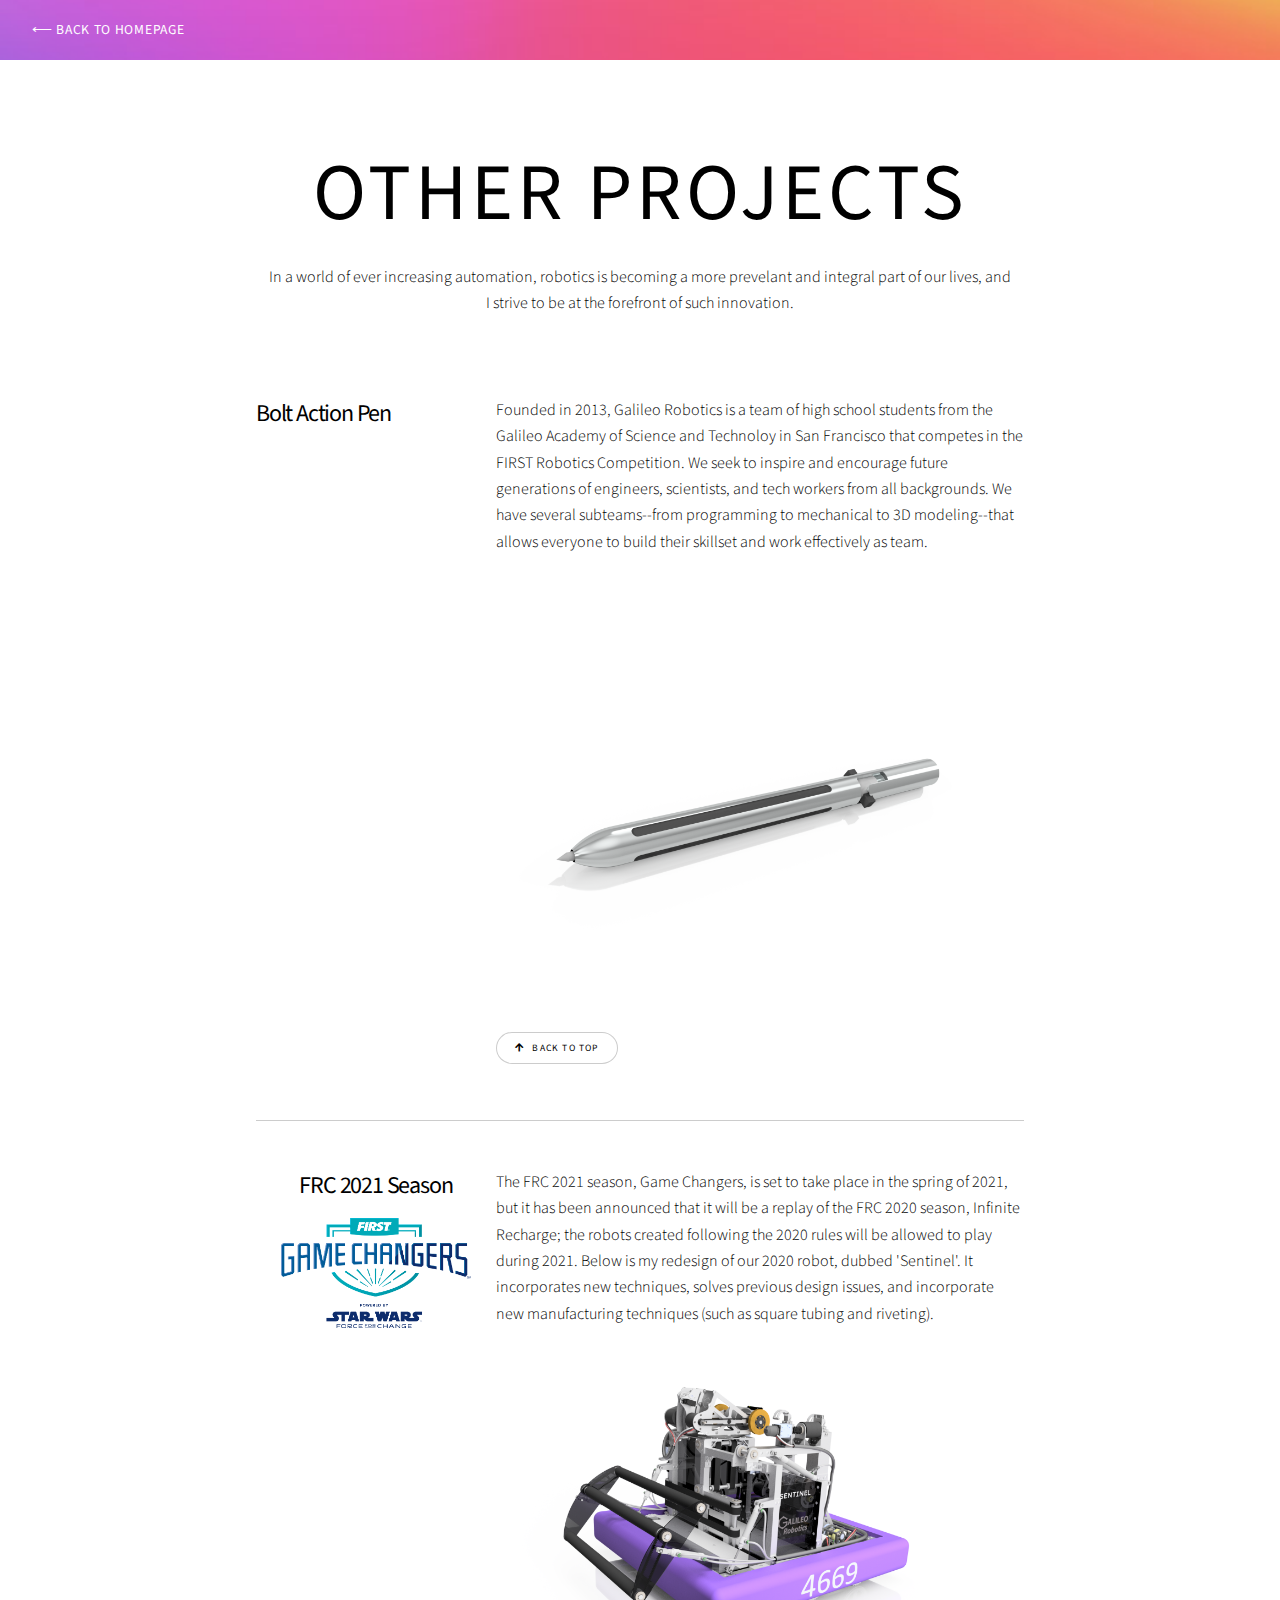
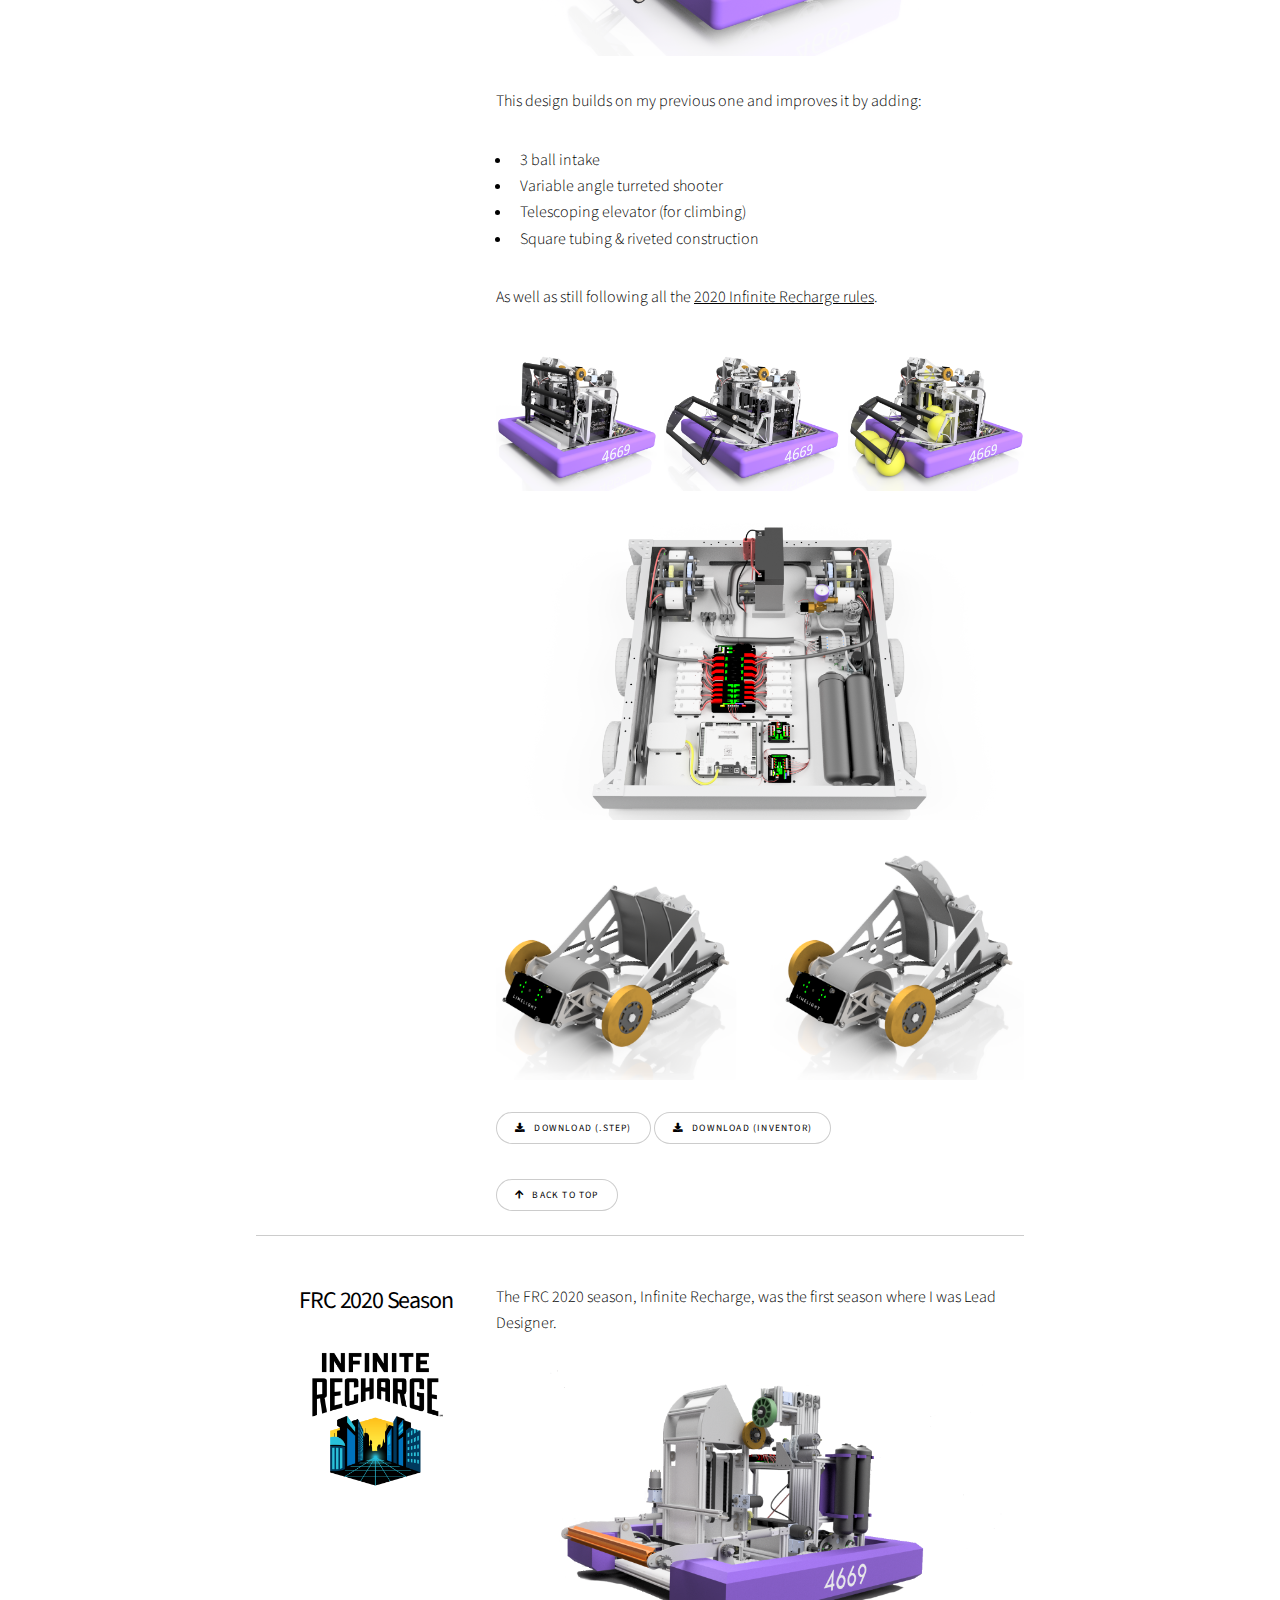
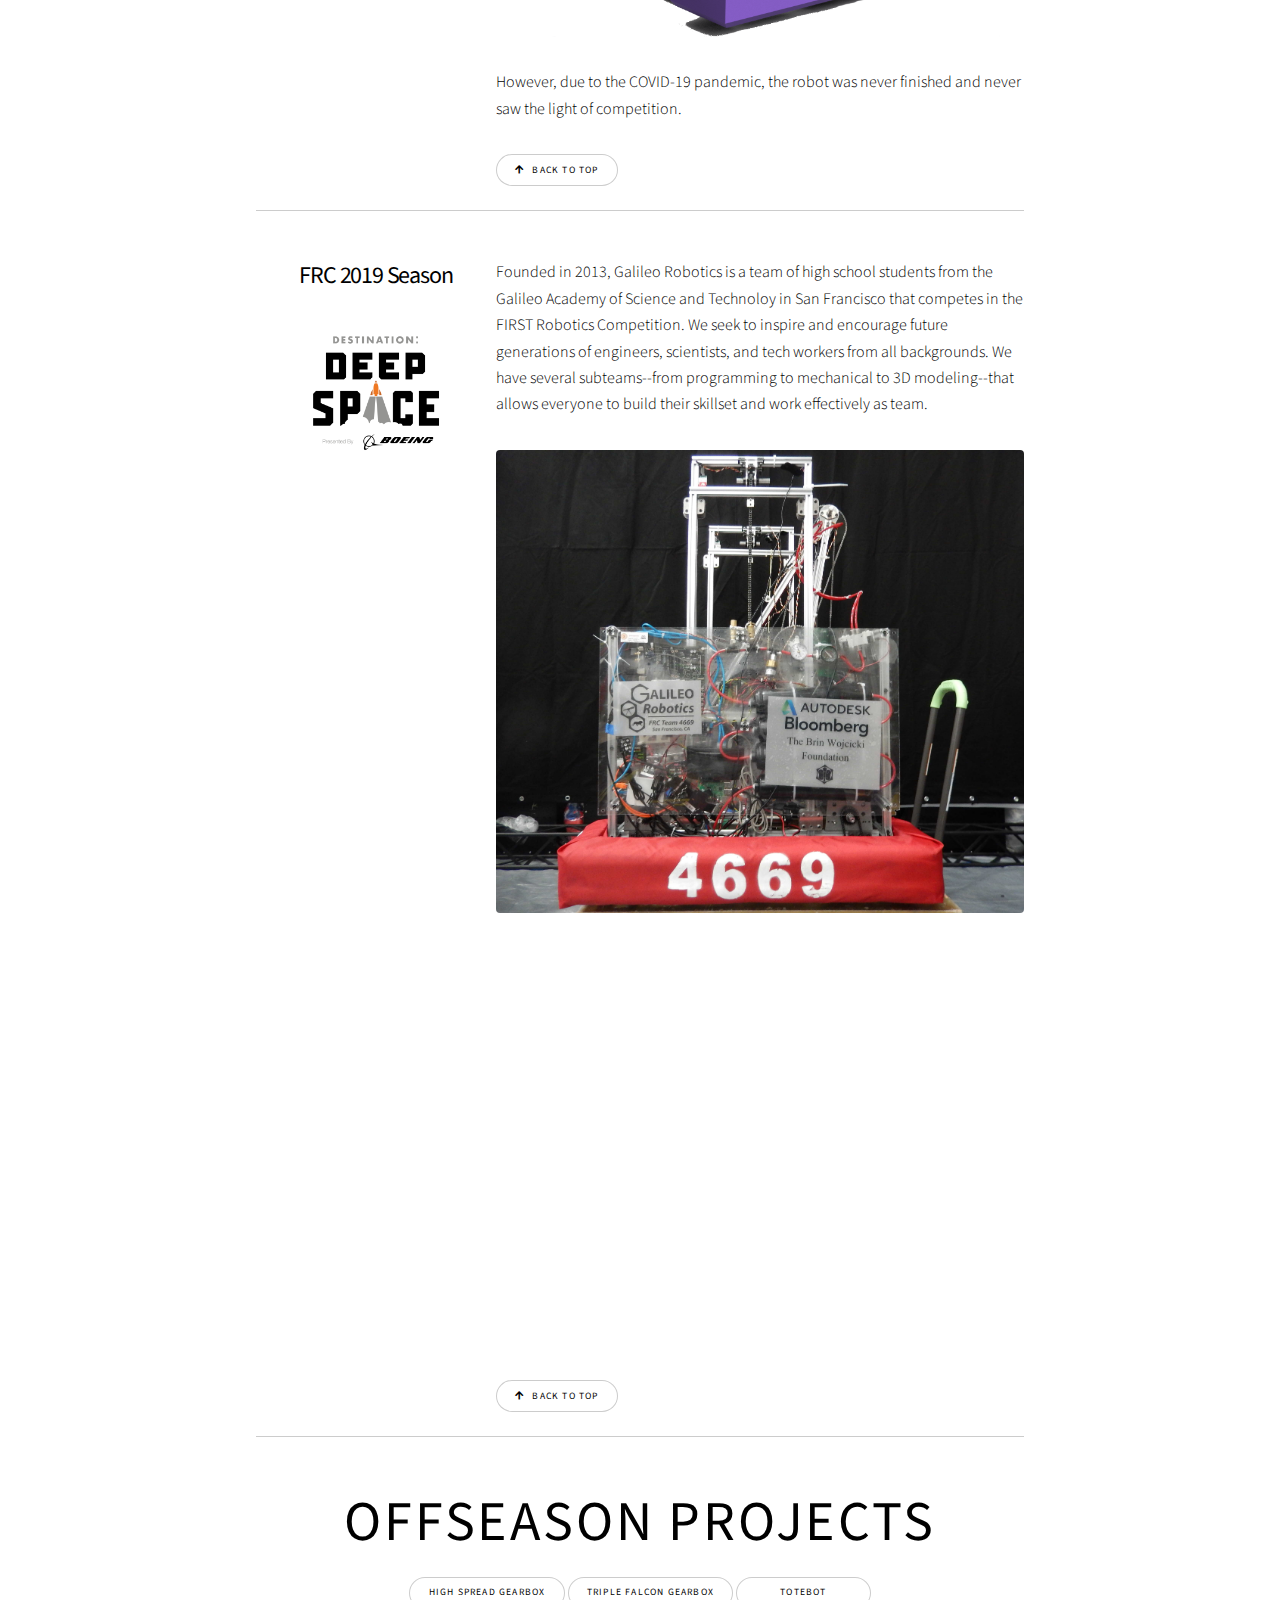
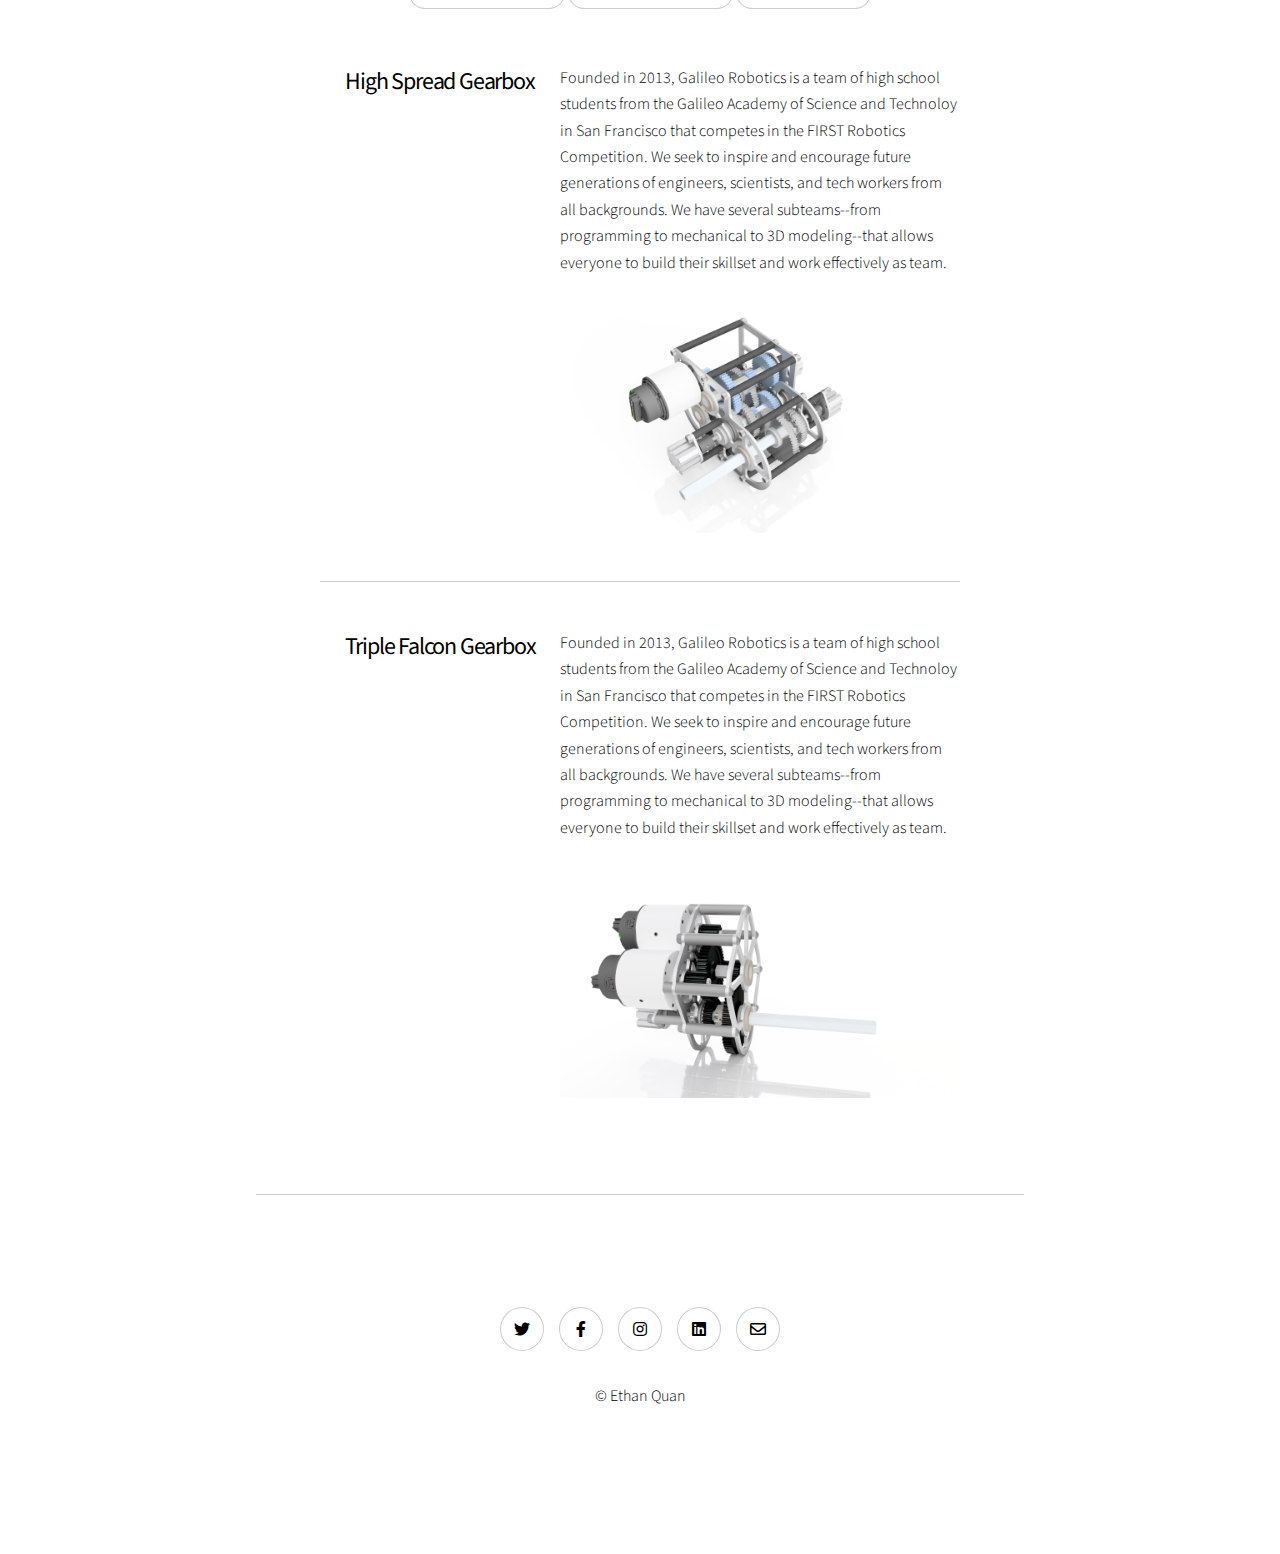
==== other.html @ d5505afd "added stuff" ====
<!DOCTYPE HTML>

<html>
	<head>
		<title>Ethan's Portfolio - Robotics</title>
		<meta charset="utf-8" />
		<meta name="viewport" content="width=device-width, initial-scale=1, user-scalable=no" />
		<link rel="stylesheet" href="assets/css/main.css" />
		<noscript><link rel="stylesheet" href="assets/css/noscript.css" /></noscript>
	</head>
	<body class="is-preload">

	<!-- Header -->
		<div class="header">
			<div class="inner_header">
				<div class="logo_container">					
					<h1><a href="index.html#robotics">⟵ Back to Homepage</a></h1>
				</div>
			</div>
		</div>

				<!-- Title -->
					<section class="wrapper style1 align-center">
						<div class="inner" style="padding-top:80px;">
							<h1 style="font-size: 60pt;" id="toppage">Other Projects</h1>
							<p> In a world of ever increasing automation, robotics is becoming a more prevelant and integral part of our lives, and <br>
								I strive to be at the forefront of such innovation.</p>
								
							
						
					<section class="wrapper style1 align-center">
						<div class="inner" style="padding-top:0px;">
								
							<div class="index align-left">
							
							<!-- FRC Intro -->
								<section>
									<header>
										<h3><b>Bolt Action Pen</b></h3>
									</header>

										<div class=content>
											
											<p>
												Founded in 2013, Galileo Robotics is a team of high school students from the Galileo Academy of Science and Technoloy in San Francisco that competes in the FIRST Robotics Competition. 
												We seek to inspire and encourage future generations of engineers, scientists, and tech workers from all backgrounds. 
												We have several subteams--from programming to mechanical to 3D modeling--that allows everyone to build their skillset and work effectively as team.   
											</p>
											<p>
												<span class="image fit"><img src="images/mk3.png" alt=""></span>
											</p>
											<a href="#" class="button small icon solid fa-arrow-up">Back to Top</a>						
											</p>
											
												
										</div>
									
								</section>

							<!-- FRC 2021 -->
							<section id="frc2021">
								<header>							
									<h3 class="align-center"><b>FRC 2021 Season</b></h3>									
									<span class="image fit"><img src="images/gamechangers.png" alt="" ></span>
								</header>

									<div class=content>										
										<p>
											The FRC 2021 season, Game Changers, is set to take place in the spring of 2021, but it has been announced that it will be a replay of the FRC 2020 season, Infinite Recharge; 
											the robots created following the 2020 rules will be allowed to play during 2021. Below is my redesign of our 2020 robot, dubbed 'Sentinel'. 
											It incorporates new techniques, solves previous design issues, and incorporate new manufacturing techniques (such as square tubing and riveting).     
										</p>
										<p>
											<span class="image fit"><img src="images/gr9/robot-2.png" alt="" ></span>
										</p>
										<p>
											This design builds on my previous one and improves it by adding:
											<ul>
												<li>3 ball intake</li>
												<li>Variable angle turreted shooter</li>
												<li>Telescoping elevator (for climbing)</li>
												<li>Square tubing & riveted construction</li>
											
											</ul>
											As well as still following all the <a href="https://firstfrc.blob.core.windows.net/frc2020/Manual/2020FRCGameSeasonManual.pdf" target="_blank">2020 Infinite Recharge rules</a>.
										</p>
										
										<p>
											<span class="image fit"><img src="images/gr9/robotdisplay.png" alt=""></span>
											<span class="image fit"><img src="images/gr9/drivetrain.png" alt=""></span>										
											<span class="image fit"><img src="images/gr9/turret.png" alt=""></span>											
										</p>
										
										
										
										<a href="downloads/sentinel.stp" class="button small icon solid fa-download">Download (.STEP)</a>
										<a href="downloads/sentinel.rar" class="button small icon solid fa-download">Download (Inventor)</a>
										<br><br>
										<a href="#" class="button small icon solid fa-arrow-up">Back to Top</a>
									</div>

							</section>

							<!-- FRC 2020 -->
							<section id="frc2020"> 
								<header>							
									<h3 class="align-center"><b>FRC 2020 Season</b></h3>									
									<span class="image fit"><img src="images/infiniterecharge.png" alt="" ></span>
								</header>

									<div class=content>										
										<p>
											The FRC 2020 season, Infinite Recharge, was the first season where I was Lead Designer.   
										</p>
										<p>
											<span class="image fit"><img src="images/render4.png" alt=""></span>
										</p>
										<p>
											However, due to the COVID-19 pandemic, the robot was never finished and never saw the light of competition.
										</p>

										<a href="#" class="button small icon solid fa-arrow-up">Back to Top</a>
									</div>
									
							</section>

							<!-- FRC 2019 -->
							<section id="frc2019">
								<header>							
									<h3 class="align-center"><b>FRC 2019 Season</b></h3>									
									<span class="image fit"><img src="images/deepspace.png" alt="" ></span>
								</header>

									<div class=content>										
										<p>
											Founded in 2013, Galileo Robotics is a team of high school students from the Galileo Academy of Science and Technoloy in San Francisco that competes in the FIRST Robotics Competition. 
											We seek to inspire and encourage future generations of engineers, scientists, and tech workers from all backgrounds. 
											We have several subteams--from programming to mechanical to 3D modeling--that allows everyone to build their skillset and work effectively as team.   
										</p>
										<p>
											<span class="image fit"><img src="images/2019Bot.jpg" alt="" ></span>
										</p>
										<iframe width="100%" height="400" src="https://www.youtube.com/embed/g-eXJeuUe4M" frameborder="0" allow="accelerometer; autoplay; encrypted-media; gyroscope; picture-in-picture" allowfullscreen></iframe>
										<br><br>
										<a href="#" class="button small icon solid fa-arrow-up">Back to Top</a>
									</div>
									
							</section>
							
				<section class="wrapper style1 align-center">
					<div class="inner" style="padding-top:0px;">
							<h1 id="offseason">Offseason Projects</h1>
							<a href="#hsgearbox" class="button small wide smooth-scroll-middle">High Spread Gearbox</a>‎
							<a href="#3falcon" class="button small wide smooth-scroll-middle">Triple Falcon Gearbox</a>
							<a href="#totebot" class="button small wide smooth-scroll-middle">Totebot</a>
						<div class="index align-left">
							<!-- HS Gearbox -->
							<section id="hsgearbox">
								<header>							
									<h3 class="align-center"><b>High Spread Gearbox</b></h3>									
									
								</header>

									<div class=content>										
										<p>
											Founded in 2013, Galileo Robotics is a team of high school students from the Galileo Academy of Science and Technoloy in San Francisco that competes in the FIRST Robotics Competition. 
											We seek to inspire and encourage future generations of engineers, scientists, and tech workers from all backgrounds. 
											We have several subteams--from programming to mechanical to 3D modeling--that allows everyone to build their skillset and work effectively as team.   
										</p>
										<p>
											<span class="image fit"><img src="images/render1.png" alt="" ></span>
										</p>
									</div>
									
							</section>

							<!-- 3F Gearbox -->
							<section id="3falcon">
								<header>							
									<h3 class="align-center"><b>Triple Falcon Gearbox</b></h3>									
									
								</header>

									<div class=content>										
										<p>
											Founded in 2013, Galileo Robotics is a team of high school students from the Galileo Academy of Science and Technoloy in San Francisco that competes in the FIRST Robotics Competition. 
											We seek to inspire and encourage future generations of engineers, scientists, and tech workers from all backgrounds. 
											We have several subteams--from programming to mechanical to 3D modeling--that allows everyone to build their skillset and work effectively as team.   
										</p>
										<p>
											<span class="image fit"><img src="images/gearbox.png" alt="" ></span>
										</p>
									</div>
									
							</section>
						
						</div>
					</div>			
				</section>


					


							


				<!-- Footer -->
					<footer class="wrapper style1 align-center">
						<div class="inner">
							<ul class="icons">
								<li><a href="#" class="icon brands style2 fa-twitter"><span class="label">Twitter</span></a></li>
								<li><a href="#" class="icon brands style2 fa-facebook-f"><span class="label">Facebook</span></a></li>
								<li><a href="#" class="icon brands style2 fa-instagram"><span class="label">Instagram</span></a></li>
								<li><a href="#" class="icon brands style2 fa-linkedin"><span class="label">LinkedIn</span></a></li>
								<li><a href="#" class="icon style2 fa-envelope"><span class="label">Email</span></a></li>
							</ul>
							<p>&copy; Ethan Quan</p>
						</div>
					</footer>

			</div>

		<!-- Scripts -->
			<script src="assets/js/jquery.min.js"></script>
			<script src="assets/js/jquery.scrollex.min.js"></script>
			<script src="assets/js/jquery.scrolly.min.js"></script>
			<script src="assets/js/browser.min.js"></script>
			<script src="assets/js/breakpoints.min.js"></script>
			<script src="assets/js/util.js"></script>
			<script src="assets/js/main.js"></script>

	</body>
</html>
---- assets/css/main.css ----
@import url(fontawesome-all.min.css);
@import url("https://fonts.googleapis.com/css?family=Source+Sans+Pro:300,300i,400,400i");

html, body, div, span, applet, object,
iframe, h1, h2, h3, h4, h5, h6, p, blockquote,
pre, a, abbr, acronym, address, big, cite,
code, del, dfn, em, img, ins, kbd, q, s, samp,
small, strike, strong, sub, sup, tt, var, b,
u, i, center, dl, dt, dd, ol, ul, li, fieldset,
form, label, legend, table, caption, tbody,
tfoot, thead, tr, th, td, article, aside,
canvas, details, embed, figure, figcaption,
footer, header, hgroup, menu, nav, output, ruby,
section, summary, time, mark, audio, video {
	margin: 0;
	padding: 0;
	border: 0;
	font-size: 100%;
	font: inherit;
	vertical-align: baseline;}

article, aside, details, figcaption, figure,
footer, header, hgroup, menu, nav, section {
	display: block;}

body {
	line-height: 1;
}

ol, ul {
	list-style: none;
}

blockquote, q {
	quotes: none;
}

	blockquote:before, blockquote:after, q:before, q:after {
		content: '';
		content: none;
	}

table {
	border-collapse: collapse;
	border-spacing: 0;
}

body {
	-webkit-text-size-adjust: none;
}

mark {
	background-color: transparent;
	color: inherit;
}

input::-moz-focus-inner {
	border: 0;
	padding: 0;
}

input, select, textarea {
	-moz-appearance: none;
	-webkit-appearance: none;
	-ms-appearance: none;
	appearance: none;
}

/* Header */
.header{
	height: 60px;
	width: 100%;
	background-image: url(/images/banner3.jpg);
	background-position: center;
	background-repeat: no-repeat;
	background-size: cover;
	position: relative;
}

.inner_header{
	width: 95%;
	height: 100%;
	display: block;
	margin: 0 auto;
}

.logo_container{
	height: 100%;
	display: table;
	float: left;
}

.logo_container h1{
	color: white;
	height: 100%;
	display: table-cell;
	vertical-align: middle;
	font-size: 0.85rem;
	
}

/* Basic */

	@-ms-viewport {
		width: device-width;
	}

	body {
		-ms-overflow-style: scrollbar;
	}

	@media screen and (max-width: 480px) {

		html, body {
			min-width: 320px;
		}

	}

	html {
		box-sizing: border-box;
	}

	*, *:before, *:after {
		box-sizing: inherit;
	}

	body {
		background: #ffffff;
	}

		body.is-preload *, body.is-preload *:before, body.is-preload *:after {
			-moz-animation: none !important;
			-webkit-animation: none !important;
			-ms-animation: none !important;
			animation: none !important;
			-moz-transition: none !important;
			-webkit-transition: none !important;
			-ms-transition: none !important;
			transition: none !important;
		}

/* Type */

	html {
		font-size: 18pt;
	}

		@media screen and (max-width: 1680px) {

			html {
				font-size: 14pt;
			}

		}

		@media screen and (max-width: 1280px) {

			html {
				font-size: 12pt;
			}

		}

		@media screen and (max-width: 736px) {

			html {
				font-size: 11pt;
			}

		}

		@media screen and (max-width: 360px) {

			html {
				font-size: 10pt;
			}

		}

	body {
		background-color: #ffffff;
		color: #000000;
	}

	body, input, select, textarea {
		font-family: "Source Sans Pro", Helvetica, sans-serif;
		font-size: 1rem;
		font-weight: 300;
		line-height: 1.65;
	}

	a {
		-moz-transition: color 0.2s ease-in-out;
		-webkit-transition: color 0.2s ease-in-out;
		-ms-transition: color 0.2s ease-in-out;
		transition: color 0.2s ease-in-out;
		text-decoration: underline;
	}

		a:hover {
			text-decoration: none;
		}

	strong, b {
		font-weight: 400;
	}

	em, i {
		font-style: italic;
	}

	p {
		margin: 0 0 2rem 0;
	}

		p.major {
			font-size: 1.25rem;
		}

	h1, h2, h3, h4, h5, h6 {
		font-weight: 300;
		line-height: 1.375;
		letter-spacing: -0.05em;
		margin: 0 0 1rem 0;
	}

		h1 a, h2 a, h3 a, h4 a, h5 a, h6 a {
			color: inherit;
			text-decoration: none;
		}

	h1 {
		font-size: 3.5rem;
		font-weight: 400;
		line-height: 1.35;
		letter-spacing: 0.05em;
		text-transform: uppercase;
	}

	h2 {
		font-size: 2.25rem;
	}

	h3 {
		font-size: 1.5rem;
	}

	h4 {
		font-size: 1.1rem;
	}

	h5 {
		font-size: 0.9rem;
	}

	h6 {
		font-size: 0.7rem;
	}

	sub {
		font-size: 0.8rem;
		position: relative;
		top: 0.5rem;
	}

	sup {
		font-size: 0.8rem;
		position: relative;
		top: -0.5rem;
	}

	blockquote {
		border-left: solid 4px;
		font-style: italic;
		margin: 0 0 2rem 0;
		padding: 0.5rem 0 0.5rem 2rem;
	}

	code {
		border-radius: 4px;
		font-family: "Courier New", monospace;
		font-size: 0.9em;
		margin: 0 0.25rem;
		padding: 0.25rem 0.325rem;
	}

	pre {
		-webkit-overflow-scrolling: touch;
		font-family: "Courier New", monospace;
		font-size: 0.9em;
		margin: 0 0 2rem 0;
	}

		pre code {
			display: block;
			line-height: 1.5;
			padding: 0.75rem 1rem;
			overflow-x: auto;
		}

	hr {
		border: 0;
		border-bottom: solid 1px;
		margin: 2.5rem 0;
	}

		hr.major {
			margin: 3.5rem 0;
		}

	.align-left {
		text-align: left;
	}

	.align-center {
		text-align: center;
	}

	.align-right {
		text-align: right;
	}

	@media screen and (max-width: 736px) {

		p.major {
			font-size: 1.1rem;
		}

		h1 {
			font-size: 2.5rem;
		}

		h2 {
			font-size: 2rem;
		}

		h3 {
			font-size: 1.25rem;
		}

		h4 {
			font-size: 1rem;
		}

	}

	input, select, textarea {
		color: #000000;
	}

	a {
		color: #000000;
	}

		a:hover {
			color: #47D3E5;
		}

	strong, b {
		color: #000000;
	}

	h1, h2, h3, h4, h5, h6 {
		color: #000000;
	}

	blockquote {
		border-left-color: rgba(0, 0, 0, 0.2);
	}

	code {
		background: rgba(0, 0, 0, 0.05);
		border-color: rgba(0, 0, 0, 0.2);
	}

	hr {
		border-bottom-color: rgba(0, 0, 0, 0.2);
	}

/* Row */

	.row {
		display: flex;
		flex-wrap: wrap;
		box-sizing: border-box;
		align-items: stretch;
	}

		.row > * {
			box-sizing: border-box;
		}

		.row.gtr-uniform > * > :last-child {
			margin-bottom: 0;
		}

		.row.aln-left {
			justify-content: flex-start;
		}

		.row.aln-center {
			justify-content: center;
		}

		.row.aln-right {
			justify-content: flex-end;
		}

		.row.aln-top {
			align-items: flex-start;
		}

		.row.aln-middle {
			align-items: center;
		}

		.row.aln-bottom {
			align-items: flex-end;
		}

		.row > .imp {
			order: -1;
		}

		.row > .col-1 {
			width: 8.33333%;
		}

		.row > .off-1 {
			margin-left: 8.33333%;
		}

		.row > .col-2 {
			width: 16.66667%;
		}

		.row > .off-2 {
			margin-left: 16.66667%;
		}

		.row > .col-3 {
			width: 25%;
		}

		.row > .off-3 {
			margin-left: 25%;
		}

		.row > .col-4 {
			width: 33.33333%;
		}

		.row > .off-4 {
			margin-left: 33.33333%;
		}

		.row > .col-5 {
			width: 41.66667%;
		}

		.row > .off-5 {
			margin-left: 41.66667%;
		}

		.row > .col-6 {
			width: 50%;
		}

		.row > .off-6 {
			margin-left: 50%;
		}

		.row > .col-7 {
			width: 58.33333%;
		}

		.row > .off-7 {
			margin-left: 58.33333%;
		}

		.row > .col-8 {
			width: 66.66667%;
		}

		.row > .off-8 {
			margin-left: 66.66667%;
		}

		.row > .col-9 {
			width: 75%;
		}

		.row > .off-9 {
			margin-left: 75%;
		}

		.row > .col-10 {
			width: 83.33333%;
		}

		.row > .off-10 {
			margin-left: 83.33333%;
		}

		.row > .col-11 {
			width: 91.66667%;
		}

		.row > .off-11 {
			margin-left: 91.66667%;
		}

		.row > .col-12 {
			width: 100%;
		}

		.row > .off-12 {
			margin-left: 100%;
		}

		.row.gtr-0 {
			margin-top: 0;
			margin-left: 0rem;
		}

			.row.gtr-0 > * {
				padding: 0 0 0 0rem;
			}

			.row.gtr-0.gtr-uniform {
				margin-top: 0rem;
			}

				.row.gtr-0.gtr-uniform > * {
					padding-top: 0rem;
				}

		.row.gtr-25 {
			margin-top: 0;
			margin-left: -0.5rem;
		}

			.row.gtr-25 > * {
				padding: 0 0 0 0.5rem;
			}

			.row.gtr-25.gtr-uniform {
				margin-top: -0.5rem;
			}

				.row.gtr-25.gtr-uniform > * {
					padding-top: 0.5rem;
				}

		.row.gtr-50 {
			margin-top: 0;
			margin-left: -1rem;
		}

			.row.gtr-50 > * {
				padding: 0 0 0 1rem;
			}

			.row.gtr-50.gtr-uniform {
				margin-top: -1rem;
			}

				.row.gtr-50.gtr-uniform > * {
					padding-top: 1rem;
				}

		.row {
			margin-top: 0;
			margin-left: -2rem;
		}

			.row > * {
				padding: 0 0 0 2rem;
			}

			.row.gtr-uniform {
				margin-top: -2rem;
			}

				.row.gtr-uniform > * {
					padding-top: 2rem;
				}

		.row.gtr-150 {
			margin-top: 0;
			margin-left: -3rem;
		}

			.row.gtr-150 > * {
				padding: 0 0 0 3rem;
			}

			.row.gtr-150.gtr-uniform {
				margin-top: -3rem;
			}

				.row.gtr-150.gtr-uniform > * {
					padding-top: 3rem;
				}

		.row.gtr-200 {
			margin-top: 0;
			margin-left: -4rem;
		}

			.row.gtr-200 > * {
				padding: 0 0 0 4rem;
			}

			.row.gtr-200.gtr-uniform {
				margin-top: -4rem;
			}

				.row.gtr-200.gtr-uniform > * {
					padding-top: 4rem;
				}

		@media screen and (max-width: 1680px) {

			.row {
				display: flex;
				flex-wrap: wrap;
				box-sizing: border-box;
				align-items: stretch;
			}

				.row > * {
					box-sizing: border-box;
				}

				.row.gtr-uniform > * > :last-child {
					margin-bottom: 0;
				}

				.row.aln-left {
					justify-content: flex-start;
				}

				.row.aln-center {
					justify-content: center;
				}

				.row.aln-right {
					justify-content: flex-end;
				}

				.row.aln-top {
					align-items: flex-start;
				}

				.row.aln-middle {
					align-items: center;
				}

				.row.aln-bottom {
					align-items: flex-end;
				}

				.row > .imp-xlarge {
					order: -1;
				}

				.row > .col-1-xlarge {
					width: 8.33333%;
				}

				.row > .off-1-xlarge {
					margin-left: 8.33333%;
				}

				.row > .col-2-xlarge {
					width: 16.66667%;
				}

				.row > .off-2-xlarge {
					margin-left: 16.66667%;
				}

				.row > .col-3-xlarge {
					width: 25%;
				}

				.row > .off-3-xlarge {
					margin-left: 25%;
				}

				.row > .col-4-xlarge {
					width: 33.33333%;
				}

				.row > .off-4-xlarge {
					margin-left: 33.33333%;
				}

				.row > .col-5-xlarge {
					width: 41.66667%;
				}

				.row > .off-5-xlarge {
					margin-left: 41.66667%;
				}

				.row > .col-6-xlarge {
					width: 50%;
				}

				.row > .off-6-xlarge {
					margin-left: 50%;
				}

				.row > .col-7-xlarge {
					width: 58.33333%;
				}

				.row > .off-7-xlarge {
					margin-left: 58.33333%;
				}

				.row > .col-8-xlarge {
					width: 66.66667%;
				}

				.row > .off-8-xlarge {
					margin-left: 66.66667%;
				}

				.row > .col-9-xlarge {
					width: 75%;
				}

				.row > .off-9-xlarge {
					margin-left: 75%;
				}

				.row > .col-10-xlarge {
					width: 83.33333%;
				}

				.row > .off-10-xlarge {
					margin-left: 83.33333%;
				}

				.row > .col-11-xlarge {
					width: 91.66667%;
				}

				.row > .off-11-xlarge {
					margin-left: 91.66667%;
				}

				.row > .col-12-xlarge {
					width: 100%;
				}

				.row > .off-12-xlarge {
					margin-left: 100%;
				}

				.row.gtr-0 {
					margin-top: 0;
					margin-left: 0rem;
				}

					.row.gtr-0 > * {
						padding: 0 0 0 0rem;
					}

					.row.gtr-0.gtr-uniform {
						margin-top: 0rem;
					}

						.row.gtr-0.gtr-uniform > * {
							padding-top: 0rem;
						}

				.row.gtr-25 {
					margin-top: 0;
					margin-left: -0.5rem;
				}

					.row.gtr-25 > * {
						padding: 0 0 0 0.5rem;
					}

					.row.gtr-25.gtr-uniform {
						margin-top: -0.5rem;
					}

						.row.gtr-25.gtr-uniform > * {
							padding-top: 0.5rem;
						}

				.row.gtr-50 {
					margin-top: 0;
					margin-left: -1rem;
				}

					.row.gtr-50 > * {
						padding: 0 0 0 1rem;
					}

					.row.gtr-50.gtr-uniform {
						margin-top: -1rem;
					}

						.row.gtr-50.gtr-uniform > * {
							padding-top: 1rem;
						}

				.row {
					margin-top: 0;
					margin-left: -2rem;
				}

					.row > * {
						padding: 0 0 0 2rem;
					}

					.row.gtr-uniform {
						margin-top: -2rem;
					}

						.row.gtr-uniform > * {
							padding-top: 2rem;
						}

				.row.gtr-150 {
					margin-top: 0;
					margin-left: -3rem;
				}

					.row.gtr-150 > * {
						padding: 0 0 0 3rem;
					}

					.row.gtr-150.gtr-uniform {
						margin-top: -3rem;
					}

						.row.gtr-150.gtr-uniform > * {
							padding-top: 3rem;
						}

				.row.gtr-200 {
					margin-top: 0;
					margin-left: -4rem;
				}

					.row.gtr-200 > * {
						padding: 0 0 0 4rem;
					}

					.row.gtr-200.gtr-uniform {
						margin-top: -4rem;
					}

						.row.gtr-200.gtr-uniform > * {
							padding-top: 4rem;
						}

		}

		@media screen and (max-width: 1280px) {

			.row {
				display: flex;
				flex-wrap: wrap;
				box-sizing: border-box;
				align-items: stretch;
			}

				.row > * {
					box-sizing: border-box;
				}

				.row.gtr-uniform > * > :last-child {
					margin-bottom: 0;
				}

				.row.aln-left {
					justify-content: flex-start;
				}

				.row.aln-center {
					justify-content: center;
				}

				.row.aln-right {
					justify-content: flex-end;
				}

				.row.aln-top {
					align-items: flex-start;
				}

				.row.aln-middle {
					align-items: center;
				}

				.row.aln-bottom {
					align-items: flex-end;
				}

				.row > .imp-large {
					order: -1;
				}

				.row > .col-1-large {
					width: 8.33333%;
				}

				.row > .off-1-large {
					margin-left: 8.33333%;
				}

				.row > .col-2-large {
					width: 16.66667%;
				}

				.row > .off-2-large {
					margin-left: 16.66667%;
				}

				.row > .col-3-large {
					width: 25%;
				}

				.row > .off-3-large {
					margin-left: 25%;
				}

				.row > .col-4-large {
					width: 33.33333%;
				}

				.row > .off-4-large {
					margin-left: 33.33333%;
				}

				.row > .col-5-large {
					width: 41.66667%;
				}

				.row > .off-5-large {
					margin-left: 41.66667%;
				}

				.row > .col-6-large {
					width: 50%;
				}

				.row > .off-6-large {
					margin-left: 50%;
				}

				.row > .col-7-large {
					width: 58.33333%;
				}

				.row > .off-7-large {
					margin-left: 58.33333%;
				}

				.row > .col-8-large {
					width: 66.66667%;
				}

				.row > .off-8-large {
					margin-left: 66.66667%;
				}

				.row > .col-9-large {
					width: 75%;
				}

				.row > .off-9-large {
					margin-left: 75%;
				}

				.row > .col-10-large {
					width: 83.33333%;
				}

				.row > .off-10-large {
					margin-left: 83.33333%;
				}

				.row > .col-11-large {
					width: 91.66667%;
				}

				.row > .off-11-large {
					margin-left: 91.66667%;
				}

				.row > .col-12-large {
					width: 100%;
				}

				.row > .off-12-large {
					margin-left: 100%;
				}

				.row.gtr-0 {
					margin-top: 0;
					margin-left: 0rem;
				}

					.row.gtr-0 > * {
						padding: 0 0 0 0rem;
					}

					.row.gtr-0.gtr-uniform {
						margin-top: 0rem;
					}

						.row.gtr-0.gtr-uniform > * {
							padding-top: 0rem;
						}

				.row.gtr-25 {
					margin-top: 0;
					margin-left: -0.5rem;
				}

					.row.gtr-25 > * {
						padding: 0 0 0 0.5rem;
					}

					.row.gtr-25.gtr-uniform {
						margin-top: -0.5rem;
					}

						.row.gtr-25.gtr-uniform > * {
							padding-top: 0.5rem;
						}

				.row.gtr-50 {
					margin-top: 0;
					margin-left: -1rem;
				}

					.row.gtr-50 > * {
						padding: 0 0 0 1rem;
					}

					.row.gtr-50.gtr-uniform {
						margin-top: -1rem;
					}

						.row.gtr-50.gtr-uniform > * {
							padding-top: 1rem;
						}

				.row {
					margin-top: 0;
					margin-left: -2rem;
				}

					.row > * {
						padding: 0 0 0 2rem;
					}

					.row.gtr-uniform {
						margin-top: -2rem;
					}

						.row.gtr-uniform > * {
							padding-top: 2rem;
						}

				.row.gtr-150 {
					margin-top: 0;
					margin-left: -3rem;
				}

					.row.gtr-150 > * {
						padding: 0 0 0 3rem;
					}

					.row.gtr-150.gtr-uniform {
						margin-top: -3rem;
					}

						.row.gtr-150.gtr-uniform > * {
							padding-top: 3rem;
						}

				.row.gtr-200 {
					margin-top: 0;
					margin-left: -4rem;
				}

					.row.gtr-200 > * {
						padding: 0 0 0 4rem;
					}

					.row.gtr-200.gtr-uniform {
						margin-top: -4rem;
					}

						.row.gtr-200.gtr-uniform > * {
							padding-top: 4rem;
						}

		}

		@media screen and (max-width: 980px) {

			.row {
				display: flex;
				flex-wrap: wrap;
				box-sizing: border-box;
				align-items: stretch;
			}

				.row > * {
					box-sizing: border-box;
				}

				.row.gtr-uniform > * > :last-child {
					margin-bottom: 0;
				}

				.row.aln-left {
					justify-content: flex-start;
				}

				.row.aln-center {
					justify-content: center;
				}

				.row.aln-right {
					justify-content: flex-end;
				}

				.row.aln-top {
					align-items: flex-start;
				}

				.row.aln-middle {
					align-items: center;
				}

				.row.aln-bottom {
					align-items: flex-end;
				}

				.row > .imp-medium {
					order: -1;
				}

				.row > .col-1-medium {
					width: 8.33333%;
				}

				.row > .off-1-medium {
					margin-left: 8.33333%;
				}

				.row > .col-2-medium {
					width: 16.66667%;
				}

				.row > .off-2-medium {
					margin-left: 16.66667%;
				}

				.row > .col-3-medium {
					width: 25%;
				}

				.row > .off-3-medium {
					margin-left: 25%;
				}

				.row > .col-4-medium {
					width: 33.33333%;
				}

				.row > .off-4-medium {
					margin-left: 33.33333%;
				}

				.row > .col-5-medium {
					width: 41.66667%;
				}

				.row > .off-5-medium {
					margin-left: 41.66667%;
				}

				.row > .col-6-medium {
					width: 50%;
				}

				.row > .off-6-medium {
					margin-left: 50%;
				}

				.row > .col-7-medium {
					width: 58.33333%;
				}

				.row > .off-7-medium {
					margin-left: 58.33333%;
				}

				.row > .col-8-medium {
					width: 66.66667%;
				}

				.row > .off-8-medium {
					margin-left: 66.66667%;
				}

				.row > .col-9-medium {
					width: 75%;
				}

				.row > .off-9-medium {
					margin-left: 75%;
				}

				.row > .col-10-medium {
					width: 83.33333%;
				}

				.row > .off-10-medium {
					margin-left: 83.33333%;
				}

				.row > .col-11-medium {
					width: 91.66667%;
				}

				.row > .off-11-medium {
					margin-left: 91.66667%;
				}

				.row > .col-12-medium {
					width: 100%;
				}

				.row > .off-12-medium {
					margin-left: 100%;
				}

				.row.gtr-0 {
					margin-top: 0;
					margin-left: 0rem;
				}

					.row.gtr-0 > * {
						padding: 0 0 0 0rem;
					}

					.row.gtr-0.gtr-uniform {
						margin-top: 0rem;
					}

						.row.gtr-0.gtr-uniform > * {
							padding-top: 0rem;
						}

				.row.gtr-25 {
					margin-top: 0;
					margin-left: -0.5rem;
				}

					.row.gtr-25 > * {
						padding: 0 0 0 0.5rem;
					}

					.row.gtr-25.gtr-uniform {
						margin-top: -0.5rem;
					}

						.row.gtr-25.gtr-uniform > * {
							padding-top: 0.5rem;
						}

				.row.gtr-50 {
					margin-top: 0;
					margin-left: -1rem;
				}

					.row.gtr-50 > * {
						padding: 0 0 0 1rem;
					}

					.row.gtr-50.gtr-uniform {
						margin-top: -1rem;
					}

						.row.gtr-50.gtr-uniform > * {
							padding-top: 1rem;
						}

				.row {
					margin-top: 0;
					margin-left: -2rem;
				}

					.row > * {
						padding: 0 0 0 2rem;
					}

					.row.gtr-uniform {
						margin-top: -2rem;
					}

						.row.gtr-uniform > * {
							padding-top: 2rem;
						}

				.row.gtr-150 {
					margin-top: 0;
					margin-left: -3rem;
				}

					.row.gtr-150 > * {
						padding: 0 0 0 3rem;
					}

					.row.gtr-150.gtr-uniform {
						margin-top: -3rem;
					}

						.row.gtr-150.gtr-uniform > * {
							padding-top: 3rem;
						}

				.row.gtr-200 {
					margin-top: 0;
					margin-left: -4rem;
				}

					.row.gtr-200 > * {
						padding: 0 0 0 4rem;
					}

					.row.gtr-200.gtr-uniform {
						margin-top: -4rem;
					}

						.row.gtr-200.gtr-uniform > * {
							padding-top: 4rem;
						}

		}

		@media screen and (max-width: 736px) {

			.row {
				display: flex;
				flex-wrap: wrap;
				box-sizing: border-box;
				align-items: stretch;
			}

				.row > * {
					box-sizing: border-box;
				}

				.row.gtr-uniform > * > :last-child {
					margin-bottom: 0;
				}

				.row.aln-left {
					justify-content: flex-start;
				}

				.row.aln-center {
					justify-content: center;
				}

				.row.aln-right {
					justify-content: flex-end;
				}

				.row.aln-top {
					align-items: flex-start;
				}

				.row.aln-middle {
					align-items: center;
				}

				.row.aln-bottom {
					align-items: flex-end;
				}

				.row > .imp-small {
					order: -1;
				}

				.row > .col-1-small {
					width: 8.33333%;
				}

				.row > .off-1-small {
					margin-left: 8.33333%;
				}

				.row > .col-2-small {
					width: 16.66667%;
				}

				.row > .off-2-small {
					margin-left: 16.66667%;
				}

				.row > .col-3-small {
					width: 25%;
				}

				.row > .off-3-small {
					margin-left: 25%;
				}

				.row > .col-4-small {
					width: 33.33333%;
				}

				.row > .off-4-small {
					margin-left: 33.33333%;
				}

				.row > .col-5-small {
					width: 41.66667%;
				}

				.row > .off-5-small {
					margin-left: 41.66667%;
				}

				.row > .col-6-small {
					width: 50%;
				}

				.row > .off-6-small {
					margin-left: 50%;
				}

				.row > .col-7-small {
					width: 58.33333%;
				}

				.row > .off-7-small {
					margin-left: 58.33333%;
				}

				.row > .col-8-small {
					width: 66.66667%;
				}

				.row > .off-8-small {
					margin-left: 66.66667%;
				}

				.row > .col-9-small {
					width: 75%;
				}

				.row > .off-9-small {
					margin-left: 75%;
				}

				.row > .col-10-small {
					width: 83.33333%;
				}

				.row > .off-10-small {
					margin-left: 83.33333%;
				}

				.row > .col-11-small {
					width: 91.66667%;
				}

				.row > .off-11-small {
					margin-left: 91.66667%;
				}

				.row > .col-12-small {
					width: 100%;
				}

				.row > .off-12-small {
					margin-left: 100%;
				}

				.row.gtr-0 {
					margin-top: 0;
					margin-left: 0rem;
				}

					.row.gtr-0 > * {
						padding: 0 0 0 0rem;
					}

					.row.gtr-0.gtr-uniform {
						margin-top: 0rem;
					}

						.row.gtr-0.gtr-uniform > * {
							padding-top: 0rem;
						}

				.row.gtr-25 {
					margin-top: 0;
					margin-left: -0.5rem;
				}

					.row.gtr-25 > * {
						padding: 0 0 0 0.5rem;
					}

					.row.gtr-25.gtr-uniform {
						margin-top: -0.5rem;
					}

						.row.gtr-25.gtr-uniform > * {
							padding-top: 0.5rem;
						}

				.row.gtr-50 {
					margin-top: 0;
					margin-left: -1rem;
				}

					.row.gtr-50 > * {
						padding: 0 0 0 1rem;
					}

					.row.gtr-50.gtr-uniform {
						margin-top: -1rem;
					}

						.row.gtr-50.gtr-uniform > * {
							padding-top: 1rem;
						}

				.row {
					margin-top: 0;
					margin-left: -2rem;
				}

					.row > * {
						padding: 0 0 0 2rem;
					}

					.row.gtr-uniform {
						margin-top: -2rem;
					}

						.row.gtr-uniform > * {
							padding-top: 2rem;
						}

				.row.gtr-150 {
					margin-top: 0;
					margin-left: -3rem;
				}

					.row.gtr-150 > * {
						padding: 0 0 0 3rem;
					}

					.row.gtr-150.gtr-uniform {
						margin-top: -3rem;
					}

						.row.gtr-150.gtr-uniform > * {
							padding-top: 3rem;
						}

				.row.gtr-200 {
					margin-top: 0;
					margin-left: -4rem;
				}

					.row.gtr-200 > * {
						padding: 0 0 0 4rem;
					}

					.row.gtr-200.gtr-uniform {
						margin-top: -4rem;
					}

						.row.gtr-200.gtr-uniform > * {
							padding-top: 4rem;
						}

		}

		@media screen and (max-width: 480px) {

			.row {
				display: flex;
				flex-wrap: wrap;
				box-sizing: border-box;
				align-items: stretch;
			}

				.row > * {
					box-sizing: border-box;
				}

				.row.gtr-uniform > * > :last-child {
					margin-bottom: 0;
				}

				.row.aln-left {
					justify-content: flex-start;
				}

				.row.aln-center {
					justify-content: center;
				}

				.row.aln-right {
					justify-content: flex-end;
				}

				.row.aln-top {
					align-items: flex-start;
				}

				.row.aln-middle {
					align-items: center;
				}

				.row.aln-bottom {
					align-items: flex-end;
				}

				.row > .imp-xsmall {
					order: -1;
				}

				.row > .col-1-xsmall {
					width: 8.33333%;
				}

				.row > .off-1-xsmall {
					margin-left: 8.33333%;
				}

				.row > .col-2-xsmall {
					width: 16.66667%;
				}

				.row > .off-2-xsmall {
					margin-left: 16.66667%;
				}

				.row > .col-3-xsmall {
					width: 25%;
				}

				.row > .off-3-xsmall {
					margin-left: 25%;
				}

				.row > .col-4-xsmall {
					width: 33.33333%;
				}

				.row > .off-4-xsmall {
					margin-left: 33.33333%;
				}

				.row > .col-5-xsmall {
					width: 41.66667%;
				}

				.row > .off-5-xsmall {
					margin-left: 41.66667%;
				}

				.row > .col-6-xsmall {
					width: 50%;
				}

				.row > .off-6-xsmall {
					margin-left: 50%;
				}

				.row > .col-7-xsmall {
					width: 58.33333%;
				}

				.row > .off-7-xsmall {
					margin-left: 58.33333%;
				}

				.row > .col-8-xsmall {
					width: 66.66667%;
				}

				.row > .off-8-xsmall {
					margin-left: 66.66667%;
				}

				.row > .col-9-xsmall {
					width: 75%;
				}

				.row > .off-9-xsmall {
					margin-left: 75%;
				}

				.row > .col-10-xsmall {
					width: 83.33333%;
				}

				.row > .off-10-xsmall {
					margin-left: 83.33333%;
				}

				.row > .col-11-xsmall {
					width: 91.66667%;
				}

				.row > .off-11-xsmall {
					margin-left: 91.66667%;
				}

				.row > .col-12-xsmall {
					width: 100%;
				}

				.row > .off-12-xsmall {
					margin-left: 100%;
				}

				.row.gtr-0 {
					margin-top: 0;
					margin-left: 0rem;
				}

					.row.gtr-0 > * {
						padding: 0 0 0 0rem;
					}

					.row.gtr-0.gtr-uniform {
						margin-top: 0rem;
					}

						.row.gtr-0.gtr-uniform > * {
							padding-top: 0rem;
						}

				.row.gtr-25 {
					margin-top: 0;
					margin-left: -0.5rem;
				}

					.row.gtr-25 > * {
						padding: 0 0 0 0.5rem;
					}

					.row.gtr-25.gtr-uniform {
						margin-top: -0.5rem;
					}

						.row.gtr-25.gtr-uniform > * {
							padding-top: 0.5rem;
						}

				.row.gtr-50 {
					margin-top: 0;
					margin-left: -1rem;
				}

					.row.gtr-50 > * {
						padding: 0 0 0 1rem;
					}

					.row.gtr-50.gtr-uniform {
						margin-top: -1rem;
					}

						.row.gtr-50.gtr-uniform > * {
							padding-top: 1rem;
						}

				.row {
					margin-top: 0;
					margin-left: -2rem;
				}

					.row > * {
						padding: 0 0 0 2rem;
					}

					.row.gtr-uniform {
						margin-top: -2rem;
					}

						.row.gtr-uniform > * {
							padding-top: 2rem;
						}

				.row.gtr-150 {
					margin-top: 0;
					margin-left: -3rem;
				}

					.row.gtr-150 > * {
						padding: 0 0 0 3rem;
					}

					.row.gtr-150.gtr-uniform {
						margin-top: -3rem;
					}

						.row.gtr-150.gtr-uniform > * {
							padding-top: 3rem;
						}

				.row.gtr-200 {
					margin-top: 0;
					margin-left: -4rem;
				}

					.row.gtr-200 > * {
						padding: 0 0 0 4rem;
					}

					.row.gtr-200.gtr-uniform {
						margin-top: -4rem;
					}

						.row.gtr-200.gtr-uniform > * {
							padding-top: 4rem;
						}

		}

		@media screen and (max-width: 360px) {

			.row {
				display: flex;
				flex-wrap: wrap;
				box-sizing: border-box;
				align-items: stretch;
			}

				.row > * {
					box-sizing: border-box;
				}

				.row.gtr-uniform > * > :last-child {
					margin-bottom: 0;
				}

				.row.aln-left {
					justify-content: flex-start;
				}

				.row.aln-center {
					justify-content: center;
				}

				.row.aln-right {
					justify-content: flex-end;
				}

				.row.aln-top {
					align-items: flex-start;
				}

				.row.aln-middle {
					align-items: center;
				}

				.row.aln-bottom {
					align-items: flex-end;
				}

				.row > .imp-xxsmall {
					order: -1;
				}

				.row > .col-1-xxsmall {
					width: 8.33333%;
				}

				.row > .off-1-xxsmall {
					margin-left: 8.33333%;
				}

				.row > .col-2-xxsmall {
					width: 16.66667%;
				}

				.row > .off-2-xxsmall {
					margin-left: 16.66667%;
				}

				.row > .col-3-xxsmall {
					width: 25%;
				}

				.row > .off-3-xxsmall {
					margin-left: 25%;
				}

				.row > .col-4-xxsmall {
					width: 33.33333%;
				}

				.row > .off-4-xxsmall {
					margin-left: 33.33333%;
				}

				.row > .col-5-xxsmall {
					width: 41.66667%;
				}

				.row > .off-5-xxsmall {
					margin-left: 41.66667%;
				}

				.row > .col-6-xxsmall {
					width: 50%;
				}

				.row > .off-6-xxsmall {
					margin-left: 50%;
				}

				.row > .col-7-xxsmall {
					width: 58.33333%;
				}

				.row > .off-7-xxsmall {
					margin-left: 58.33333%;
				}

				.row > .col-8-xxsmall {
					width: 66.66667%;
				}

				.row > .off-8-xxsmall {
					margin-left: 66.66667%;
				}

				.row > .col-9-xxsmall {
					width: 75%;
				}

				.row > .off-9-xxsmall {
					margin-left: 75%;
				}

				.row > .col-10-xxsmall {
					width: 83.33333%;
				}

				.row > .off-10-xxsmall {
					margin-left: 83.33333%;
				}

				.row > .col-11-xxsmall {
					width: 91.66667%;
				}

				.row > .off-11-xxsmall {
					margin-left: 91.66667%;
				}

				.row > .col-12-xxsmall {
					width: 100%;
				}

				.row > .off-12-xxsmall {
					margin-left: 100%;
				}

				.row.gtr-0 {
					margin-top: 0;
					margin-left: 0rem;
				}

					.row.gtr-0 > * {
						padding: 0 0 0 0rem;
					}

					.row.gtr-0.gtr-uniform {
						margin-top: 0rem;
					}

						.row.gtr-0.gtr-uniform > * {
							padding-top: 0rem;
						}

				.row.gtr-25 {
					margin-top: 0;
					margin-left: -0.5rem;
				}

					.row.gtr-25 > * {
						padding: 0 0 0 0.5rem;
					}

					.row.gtr-25.gtr-uniform {
						margin-top: -0.5rem;
					}

						.row.gtr-25.gtr-uniform > * {
							padding-top: 0.5rem;
						}

				.row.gtr-50 {
					margin-top: 0;
					margin-left: -1rem;
				}

					.row.gtr-50 > * {
						padding: 0 0 0 1rem;
					}

					.row.gtr-50.gtr-uniform {
						margin-top: -1rem;
					}

						.row.gtr-50.gtr-uniform > * {
							padding-top: 1rem;
						}

				.row {
					margin-top: 0;
					margin-left: -2rem;
				}

					.row > * {
						padding: 0 0 0 2rem;
					}

					.row.gtr-uniform {
						margin-top: -2rem;
					}

						.row.gtr-uniform > * {
							padding-top: 2rem;
						}

				.row.gtr-150 {
					margin-top: 0;
					margin-left: -3rem;
				}

					.row.gtr-150 > * {
						padding: 0 0 0 3rem;
					}

					.row.gtr-150.gtr-uniform {
						margin-top: -3rem;
					}

						.row.gtr-150.gtr-uniform > * {
							padding-top: 3rem;
						}

				.row.gtr-200 {
					margin-top: 0;
					margin-left: -4rem;
				}

					.row.gtr-200 > * {
						padding: 0 0 0 4rem;
					}

					.row.gtr-200.gtr-uniform {
						margin-top: -4rem;
					}

						.row.gtr-200.gtr-uniform > * {
							padding-top: 4rem;
						}

		}

/* Box */

	.box {
		border-radius: 4px;
		border: solid 1px;
		margin-bottom: 2rem;
		padding: 1.5rem;
	}

		.box > :last-child,
		.box > :last-child > :last-child,
		.box > :last-child > :last-child > :last-child {
			margin-bottom: 0;
		}

		.box.alt {
			border: 0;
			border-radius: 0;
			padding: 0;
		}

	.box {
		border-color: rgba(0, 0, 0, 0.2);
	}

/* Button */

	input[type="submit"],
	input[type="reset"],
	input[type="button"],
	button,
	.button {
		-moz-appearance: none;
		-webkit-appearance: none;
		-ms-appearance: none;
		appearance: none;
		-moz-transition: background-color 0.2s ease-in-out, box-shadow 0.2s ease-in-out, color 0.2s ease-in-out;
		-webkit-transition: background-color 0.2s ease-in-out, box-shadow 0.2s ease-in-out, color 0.2s ease-in-out;
		-ms-transition: background-color 0.2s ease-in-out, box-shadow 0.2s ease-in-out, color 0.2s ease-in-out;
		transition: background-color 0.2s ease-in-out, box-shadow 0.2s ease-in-out, color 0.2s ease-in-out;
		border: 0;
		cursor: pointer;
		display: inline-block;
		font-weight: 400;
		letter-spacing: 0.125em;
		text-align: center;
		text-decoration: none;
		text-transform: uppercase;
		white-space: nowrap;
		font-size: 0.75rem;
		max-width: 20rem;
		height: 3.75em;
		line-height: 3.75em;
		border-radius: 3.75em;
		padding: 0 2.5em;
		text-overflow: ellipsis;
		overflow: hidden;
	}

		input[type="submit"].icon:before,
		input[type="reset"].icon:before,
		input[type="button"].icon:before,
		button.icon:before,
		.button.icon:before {
			margin-right: 0.5rem;
		}

		input[type="submit"].fit,
		input[type="reset"].fit,
		input[type="button"].fit,
		button.fit,
		.button.fit {
			width: 100%;
		}

		input[type="submit"].small,
		input[type="reset"].small,
		input[type="button"].small,
		button.small,
		.button.small {
			font-size: 0.6rem;
			height: 3.325em;
			line-height: 3.325em;
			border-radius: 3.325em;
			padding: 0 2em;
		}

		input[type="submit"].large,
		input[type="reset"].large,
		input[type="button"].large,
		button.large,
		.button.large {
			font-size: 0.8rem;
			height: 4em;
			line-height: 4em;
			border-radius: 4em;
			padding: 0 3em;
		}

		input[type="submit"].wide,
		input[type="reset"].wide,
		input[type="button"].wide,
		button.wide,
		.button.wide {
			min-width: 14em;
		}

		input[type="submit"].disabled, input[type="submit"]:disabled,
		input[type="reset"].disabled,
		input[type="reset"]:disabled,
		input[type="button"].disabled,
		input[type="button"]:disabled,
		button.disabled,
		button:disabled,
		.button.disabled,
		.button:disabled {
			pointer-events: none;
			opacity: 0.25;
		}

	input[type="submit"],
	input[type="reset"],
	input[type="button"],
	button,
	.button {
		background-color: transparent;
		box-shadow: inset 0 0 0 1px rgba(0, 0, 0, 0.2);
		color: #000000 !important;
	}

		input[type="submit"]:hover,
		input[type="reset"]:hover,
		input[type="button"]:hover,
		button:hover,
		.button:hover {
			box-shadow: inset 0 0 0 1px #47D3E5;
			color: #47D3E5 !important;
		}

		input[type="submit"]:active,
		input[type="reset"]:active,
		input[type="button"]:active,
		button:active,
		.button:active {
			background-color: rgba(71, 211, 229, 0.2);
			box-shadow: inset 0 0 0 1px #47D3E5;
			color: #47D3E5 !important;
		}

		input[type="submit"].primary,
		input[type="reset"].primary,
		input[type="button"].primary,
		button.primary,
		.button.primary {
			background-color: #000000;
			box-shadow: none;
			color: #ffffff !important;
		}

			input[type="submit"].primary:hover,
			input[type="reset"].primary:hover,
			input[type="button"].primary:hover,
			button.primary:hover,
			.button.primary:hover {
				background-color: #47D3E5;
			}

			input[type="submit"].primary:active,
			input[type="reset"].primary:active,
			input[type="button"].primary:active,
			button.primary:active,
			.button.primary:active {
				background-color: #1ebdd1;
			}

/* Form */

	form {
		margin: 0 0 2rem 0;
	}

		form > :last-child {
			margin-bottom: 0;
		}

		form > .fields {
			display: -moz-flex;
			display: -webkit-flex;
			display: -ms-flex;
			display: flex;
			-moz-flex-wrap: wrap;
			-webkit-flex-wrap: wrap;
			-ms-flex-wrap: wrap;
			flex-wrap: wrap;
			width: calc(100% + 3rem);
			margin: -1.5rem 0 2rem -1.5rem;
		}

			form > .fields > .field {
				-moz-flex-grow: 0;
				-webkit-flex-grow: 0;
				-ms-flex-grow: 0;
				flex-grow: 0;
				-moz-flex-shrink: 0;
				-webkit-flex-shrink: 0;
				-ms-flex-shrink: 0;
				flex-shrink: 0;
				padding: 1.5rem 0 0 1.5rem;
				width: calc(100% - 1.5rem);
			}

				form > .fields > .field.half {
					width: calc(50% - 0.75rem);
				}

				form > .fields > .field.third {
					width: calc(100%/3 - 0.5rem);
				}

				form > .fields > .field.quarter {
					width: calc(25% - 0.375rem);
				}

		@media screen and (max-width: 480px) {

			form > .fields {
				width: calc(100% + 3rem);
				margin: -1.5rem 0 2rem -1.5rem;
			}

				form > .fields > .field {
					padding: 1.5rem 0 0 1.5rem;
					width: calc(100% - 1.5rem);
				}

					form > .fields > .field.half {
						width: calc(100% - 1.5rem);
					}

					form > .fields > .field.third {
						width: calc(100% - 1.5rem);
					}

					form > .fields > .field.quarter {
						width: calc(100% - 1.5rem);
					}

		}

	label {
		display: block;
		font-size: 0.9rem;
		font-weight: 400;
		margin: 0 0 1rem 0;
	}

	input[type="text"],
	input[type="password"],
	input[type="email"],
	input[type="tel"],
	input[type="search"],
	input[type="url"],
	select,
	textarea {
		-moz-appearance: none;
		-webkit-appearance: none;
		-ms-appearance: none;
		appearance: none;
		background-color: transparent;
		border-radius: 4px;
		border: none;
		border: solid 1px;
		color: inherit;
		display: block;
		outline: 0;
		padding: 0 0.825rem;
		text-decoration: none;
		width: 100%;
	}

		input[type="text"]:invalid,
		input[type="password"]:invalid,
		input[type="email"]:invalid,
		input[type="tel"]:invalid,
		input[type="search"]:invalid,
		input[type="url"]:invalid,
		select:invalid,
		textarea:invalid {
			box-shadow: none;
		}

	select {
		background-size: 1.25rem;
		background-repeat: no-repeat;
		background-position: calc(100% - 1rem) center;
		height: 2.75rem;
		padding-right: 2.75rem;
		text-overflow: ellipsis;
	}

		select:focus::-ms-value {
			background-color: transparent;
		}

		select::-ms-expand {
			display: none;
		}

	input[type="text"],
	input[type="password"],
	input[type="email"],
	input[type="tel"],
	input[type="search"],
	input[type="url"],
	select {
		height: 2.75rem;
	}

	textarea {
		padding: 0.75rem 1rem;
	}

	input[type="checkbox"],
	input[type="radio"] {
		-moz-appearance: none;
		-webkit-appearance: none;
		-ms-appearance: none;
		appearance: none;
		display: block;
		float: left;
		margin-right: -2rem;
		opacity: 0;
		width: 1rem;
		z-index: -1;
	}

		input[type="checkbox"] + label,
		input[type="radio"] + label {
			text-decoration: none;
			-moz-user-select: none;
			-webkit-user-select: none;
			-ms-user-select: none;
			user-select: none;
			cursor: pointer;
			display: inline-block;
			font-size: 1rem;
			font-weight: 300;
			padding-left: 2.4rem;
			padding-right: 0.75rem;
			position: relative;
			margin-bottom: 0;
		}

			input[type="checkbox"] + label:before,
			input[type="radio"] + label:before {
				-moz-osx-font-smoothing: grayscale;
				-webkit-font-smoothing: antialiased;
				display: inline-block;
				font-style: normal;
				font-variant: normal;
				text-rendering: auto;
				line-height: 1;
				text-transform: none !important;
				font-family: 'Font Awesome 5 Free';
				font-weight: 900;
			}

			input[type="checkbox"] + label:before,
			input[type="radio"] + label:before {
				border-radius: 4px;
				border: solid 1px;
				content: '';
				display: inline-block;
				font-size: 0.8rem;
				height: 1.65rem;
				left: 0;
				line-height: 1.65rem;
				position: absolute;
				text-align: center;
				top: 0;
				width: 1.65rem;
			}

		input[type="checkbox"]:checked + label:before,
		input[type="radio"]:checked + label:before {
			content: '\f00c';
		}

	input[type="checkbox"] + label:before {
		border-radius: 4px;
	}

	input[type="radio"] + label:before {
		border-radius: 100%;
	}

	::-webkit-input-placeholder {
		opacity: 1.0;
	}

	:-moz-placeholder {
		opacity: 1.0;
	}

	::-moz-placeholder {
		opacity: 1.0;
	}

	:-ms-input-placeholder {
		opacity: 1.0;
	}

	label {
		color: #000000;
	}

	input[type="text"],
	input[type="password"],
	input[type="email"],
	input[type="tel"],
	input[type="search"],
	input[type="url"],
	select,
	textarea {
		border-color: rgba(0, 0, 0, 0.2);
	}

		input[type="text"]:focus,
		input[type="password"]:focus,
		input[type="email"]:focus,
		input[type="tel"]:focus,
		input[type="search"]:focus,
		input[type="url"]:focus,
		select:focus,
		textarea:focus {
			border-color: #47D3E5;
			box-shadow: 0 0 0 1px #47D3E5;
		}

	select {
		background-image: url("data:image/svg+xml;charset=utf8,%3Csvg xmlns='http://www.w3.org/2000/svg' width='40' height='40' preserveAspectRatio='none' viewBox='0 0 40 40'%3E%3Cpath d='M9.4,12.3l10.4,10.4l10.4-10.4c0.2-0.2,0.5-0.4,0.9-0.4c0.3,0,0.6,0.1,0.9,0.4l3.3,3.3c0.2,0.2,0.4,0.5,0.4,0.9 c0,0.4-0.1,0.6-0.4,0.9L20.7,31.9c-0.2,0.2-0.5,0.4-0.9,0.4c-0.3,0-0.6-0.1-0.9-0.4L4.3,17.3c-0.2-0.2-0.4-0.5-0.4-0.9 c0-0.4,0.1-0.6,0.4-0.9l3.3-3.3c0.2-0.2,0.5-0.4,0.9-0.4S9.1,12.1,9.4,12.3z' fill='rgba(0, 0, 0, 0.2)' /%3E%3C/svg%3E");
	}

		select option {
			color: #000000;
			background: #ffffff;
		}

	input[type="checkbox"] + label,
	input[type="radio"] + label {
		color: #000000;
	}

		input[type="checkbox"] + label:before,
		input[type="radio"] + label:before {
			border-color: rgba(0, 0, 0, 0.2);
		}

	input[type="checkbox"]:checked + label:before,
	input[type="radio"]:checked + label:before {
		background-color: #000000;
		border-color: #000000;
		color: #ffffff;
	}

	input[type="checkbox"]:focus + label:before,
	input[type="radio"]:focus + label:before {
		border-color: #47D3E5;
		box-shadow: 0 0 0 1px #47D3E5;
	}

	::-webkit-input-placeholder {
		color: rgba(0, 0, 0, 0.75) !important;
	}

	:-moz-placeholder {
		color: rgba(0, 0, 0, 0.75) !important;
	}

	::-moz-placeholder {
		color: rgba(0, 0, 0, 0.75) !important;
	}

	:-ms-input-placeholder {
		color: rgba(0, 0, 0, 0.75) !important;
	}

/* Icon */

	.icon {
		text-decoration: none;
		border-bottom: none;
		position: relative;
		text-align: center;
	}

		.icon:before {
			-moz-osx-font-smoothing: grayscale;
			-webkit-font-smoothing: antialiased;
			display: inline-block;
			font-style: normal;
			font-variant: normal;
			text-rendering: auto;
			line-height: 1;
			text-transform: none !important;
			font-family: 'Font Awesome 5 Free';
			font-weight: 400;
		}

		.icon > .label {
			display: none;
		}

		.icon:before {
			line-height: inherit;
		}

		.icon.solid:before {
			font-weight: 900;
		}

		.icon.brands:before {
			font-family: 'Font Awesome 5 Brands';
		}

		.icon.style2:before {
			border-radius: 2.75em;
			display: inline-block;
			height: 2.75em;
			line-height: 2.75em;
			width: 2.75em;
		}

		.icon.major {
			display: block;
			margin: 0 0 1rem 0;
		}

			.icon.major:before {
				font-size: 1.25rem;
			}

	a.icon.style2:before {
		-moz-transition: background-color 0.2s ease-in-out, box-shadow 0.2s ease-in-out, color 0.2s ease-in-out;
		-webkit-transition: background-color 0.2s ease-in-out, box-shadow 0.2s ease-in-out, color 0.2s ease-in-out;
		-ms-transition: background-color 0.2s ease-in-out, box-shadow 0.2s ease-in-out, color 0.2s ease-in-out;
		transition: background-color 0.2s ease-in-out, box-shadow 0.2s ease-in-out, color 0.2s ease-in-out;
	}

	.icon.style2:before {
		box-shadow: inset 0 0 0 1px rgba(0, 0, 0, 0.2);
	}

	a.icon.style2:hover:before {
		box-shadow: inset 0 0 0 1px #47D3E5;
		color: #47D3E5;
	}

	a.icon.style2:active:before {
		background-color: rgba(71, 211, 229, 0.1);
		box-shadow: inset 0 0 0 1px #47D3E5;
		color: #47D3E5;
	}

/* Image */

	.image {
		border: 0;
		border-radius: 4px;
		display: inline-block;
		position: relative;
	}

		.image img {
			display: block;
			border-radius: 4px;
		}

		.image.left, .image.right {
			width: 40%;
			max-width: 8rem;
		}

			.image.left img, .image.right img {
				width: 100%;
			}

		.image.left {
			float: left;
			margin: 0 1.5rem 1rem 0;
			top: 0.25rem;
		}

		.image.right {
			float: right;
			margin: 0 0 1rem 1.5rem;
			top: 0.25rem;
		}

		.image.fit {
			display: block;
			margin: 0 0 2rem 0;
			width: 100%;
		}

			.image.fit img {
				width: 100%;
			}

		.image.main {
			display: block;
			margin: 0 0 3rem 0;
			width: 100%;
		}

			.image.main img {
				width: 100%;
			}

/* List */

	ol {
		list-style: decimal;
		margin: 0 0 2rem 0;
		padding-left: 1.25rem;
	}

		ol li {
			padding-left: 0.25rem;
		}

	ul {
		list-style: disc;
		margin: 0 0 2rem 0;
		padding-left: 1rem;
	}

		ul li {
			padding-left: 0.5rem;
		}

		ul.alt {
			list-style: none;
			padding-left: 0;
		}

			ul.alt li {
				border-top: solid 1px;
				padding: 0.5rem 0;
			}

				ul.alt li:first-child {
					border-top: 0;
					padding-top: 0;
				}

	dl {
		margin: 0 0 2rem 0;
	}

		dl dt {
			display: block;
			font-weight: 400;
			margin: 0 0 1rem 0;
		}

		dl dd {
			margin-left: 2rem;
		}

		dl.style2 dt {
			width: 25%;
			float: left;
		}

		dl.style2 dd {
			width: 70%;
			float: left;
		}

		dl.style2:after {
			content: '';
			display: block;
			clear: both;
		}

	ul.alt li {
		border-top-color: rgba(0, 0, 0, 0.2);
	}

/* Actions */

	ul.actions {
		display: -moz-flex;
		display: -webkit-flex;
		display: -ms-flex;
		display: flex;
		cursor: default;
		list-style: none;
		margin-left: -1rem;
		padding-left: 0;
	}

		ul.actions li {
			padding: 0 0 0 1rem;
			vertical-align: middle;
		}

		ul.actions.special {
			-moz-justify-content: center;
			-webkit-justify-content: center;
			-ms-justify-content: center;
			justify-content: center;
			width: 100%;
			margin-left: 0;
		}

			ul.actions.special li:first-child {
				padding-left: 0;
			}

		ul.actions.stacked {
			-moz-flex-direction: column;
			-webkit-flex-direction: column;
			-ms-flex-direction: column;
			flex-direction: column;
			margin-left: 0;
		}

			ul.actions.stacked li {
				padding: 1.3rem 0 0 0;
			}

				ul.actions.stacked li:first-child {
					padding-top: 0;
				}

		ul.actions.fit {
			width: calc(100% + 1rem);
		}

			ul.actions.fit li {
				-moz-flex-grow: 1;
				-webkit-flex-grow: 1;
				-ms-flex-grow: 1;
				flex-grow: 1;
				-moz-flex-shrink: 1;
				-webkit-flex-shrink: 1;
				-ms-flex-shrink: 1;
				flex-shrink: 1;
				width: 100%;
			}

				ul.actions.fit li > * {
					width: 100%;
				}

			ul.actions.fit.stacked {
				width: 100%;
			}

		@media screen and (max-width: 480px) {

			ul.actions:not(.fixed) {
				-moz-flex-direction: column;
				-webkit-flex-direction: column;
				-ms-flex-direction: column;
				flex-direction: column;
				margin-left: 0;
				width: 100% !important;
			}

				ul.actions:not(.fixed) li {
					-moz-flex-grow: 1;
					-webkit-flex-grow: 1;
					-ms-flex-grow: 1;
					flex-grow: 1;
					-moz-flex-shrink: 1;
					-webkit-flex-shrink: 1;
					-ms-flex-shrink: 1;
					flex-shrink: 1;
					padding: 1rem 0 0 0;
					text-align: center;
					width: 100%;
				}

					ul.actions:not(.fixed) li > * {
						width: 100%;
					}

					ul.actions:not(.fixed) li:first-child {
						padding-top: 0;
					}

					ul.actions:not(.fixed) li input[type="submit"],
					ul.actions:not(.fixed) li input[type="reset"],
					ul.actions:not(.fixed) li input[type="button"],
					ul.actions:not(.fixed) li button,
					ul.actions:not(.fixed) li .button {
						width: 100%;
					}

						ul.actions:not(.fixed) li input[type="submit"].icon:before,
						ul.actions:not(.fixed) li input[type="reset"].icon:before,
						ul.actions:not(.fixed) li input[type="button"].icon:before,
						ul.actions:not(.fixed) li button.icon:before,
						ul.actions:not(.fixed) li .button.icon:before {
							margin-left: -0.5rem;
						}

		}

/* Icons */

	ul.icons {
		cursor: default;
		list-style: none;
		padding-left: 0;
	}

		ul.icons li {
			display: inline-block;
			padding: 0 0.75rem 0 0;
		}

			ul.icons li:last-child {
				padding-right: 0;
			}

/* Section/Article */

	section.special, article.special {
		text-align: center;
	}

	header p {
		position: relative;
		margin: -0.65rem 0 1.5rem 0;
		font-style: italic;
	}

	header h1 + p {
		font-size: 1.375rem;
	}

	header h2 + p {
		font-size: 1.25rem;
	}

	header h3 + p {
		font-size: 1.1rem;
	}

	header h4 + p,
	header h5 + p,
	header h6 + p {
		font-size: 0.9rem;
	}

	header p {
		color: rgba(0, 0, 0, 0.75);
	}

/* Table */

	.table-wrapper {
		-webkit-overflow-scrolling: touch;
		margin: 0 0 2rem 0;
		overflow-x: auto;
	}

		.table-wrapper > table {
			margin-bottom: 0;
		}

	table {
		margin: 0 0 2rem 0;
		width: 100%;
	}

		table tbody tr {
			border: solid 1px;
			border-left: 0;
			border-right: 0;
		}

		table td {
			padding: 0.75rem 0.75rem;
		}

		table th {
			font-size: 0.9rem;
			font-weight: 400;
			padding: 0 0.75rem 0.75rem 0.75rem;
			text-align: left;
		}

		table thead {
			border-bottom: solid 2px;
		}

		table tfoot {
			border-top: solid 2px;
		}

		table.alt {
			border-collapse: separate;
		}

			table.alt tbody tr td {
				border: solid 1px;
				border-left-width: 0;
				border-top-width: 0;
			}

				table.alt tbody tr td:first-child {
					border-left-width: 1px;
				}

			table.alt tbody tr:first-child td {
				border-top-width: 1px;
			}

			table.alt thead {
				border-bottom: 0;
			}

			table.alt tfoot {
				border-top: 0;
			}

		table.fixed {
			table-layout: fixed;
		}

	table tbody tr {
		border-color: rgba(0, 0, 0, 0.2);
	}

		table tbody tr:nth-child(2n + 1) {
			background-color: rgba(0, 0, 0, 0.05);
		}

		table tbody tr.alt {
			background-color: rgba(0, 0, 0, 0.05) !important;
		}

	table th {
		color: #000000;
	}

	table thead {
		border-bottom-color: rgba(0, 0, 0, 0.2);
	}

	table tfoot {
		border-top-color: rgba(0, 0, 0, 0.2);
	}

	table.alt tbody tr td {
		border-color: rgba(0, 0, 0, 0.2);
	}

	table.uniform tbody tr:nth-child(2n + 1) {
		background-color: transparent;
	}

/* Banner (transitions) */

	.banner.onload-content-fade-up .content {
		-moz-transition: opacity 0.75s ease-in-out, -moz-transform 0.75s ease-in-out;
		-webkit-transition: opacity 0.75s ease-in-out, -webkit-transform 0.75s ease-in-out;
		-ms-transition: opacity 0.75s ease-in-out, -ms-transform 0.75s ease-in-out;
		transition: opacity 0.75s ease-in-out, transform 0.75s ease-in-out;
	}

	body.is-preload .banner.onload-content-fade-up .content {
		-moz-transform: translateY(1rem);
		-webkit-transform: translateY(1rem);
		-ms-transform: translateY(1rem);
		transform: translateY(1rem);
		opacity: 0;
	}

	.banner.onload-content-fade-down .content {
		-moz-transition: opacity 0.75s ease-in-out, -moz-transform 0.75s ease-in-out;
		-webkit-transition: opacity 0.75s ease-in-out, -webkit-transform 0.75s ease-in-out;
		-ms-transition: opacity 0.75s ease-in-out, -ms-transform 0.75s ease-in-out;
		transition: opacity 0.75s ease-in-out, transform 0.75s ease-in-out;
	}

	body.is-preload .banner.onload-content-fade-down .content {
		-moz-transform: translateY(-1rem);
		-webkit-transform: translateY(-1rem);
		-ms-transform: translateY(-1rem);
		transform: translateY(-1rem);
		opacity: 0;
	}

	.banner.onload-content-fade-left .content {
		-moz-transition: opacity 0.75s ease-in-out, -moz-transform 0.75s ease-in-out;
		-webkit-transition: opacity 0.75s ease-in-out, -webkit-transform 0.75s ease-in-out;
		-ms-transition: opacity 0.75s ease-in-out, -ms-transform 0.75s ease-in-out;
		transition: opacity 0.75s ease-in-out, transform 0.75s ease-in-out;
	}

	body.is-preload .banner.onload-content-fade-left .content {
		-moz-transform: translateX(1rem);
		-webkit-transform: translateX(1rem);
		-ms-transform: translateX(1rem);
		transform: translateX(1rem);
		opacity: 0;
	}

	.banner.onload-content-fade-right .content {
		-moz-transition: opacity 0.75s ease-in-out, -moz-transform 0.75s ease-in-out;
		-webkit-transition: opacity 0.75s ease-in-out, -webkit-transform 0.75s ease-in-out;
		-ms-transition: opacity 0.75s ease-in-out, -ms-transform 0.75s ease-in-out;
		transition: opacity 0.75s ease-in-out, transform 0.75s ease-in-out;
	}

	body.is-preload .banner.onload-content-fade-right .content {
		-moz-transform: translateX(-1rem);
		-webkit-transform: translateX(-1rem);
		-ms-transform: translateX(-1rem);
		transform: translateX(-1rem);
		opacity: 0;
	}

	.banner.onload-content-fade-in .content {
		-moz-transition: opacity 0.75s ease-in-out;
		-webkit-transition: opacity 0.75s ease-in-out;
		-ms-transition: opacity 0.75s ease-in-out;
		transition: opacity 0.75s ease-in-out;
	}

	body.is-preload .banner.onload-content-fade-in .content {
		opacity: 0;
	}

	.banner.onload-image-fade-up .image {
		-moz-transition: opacity 0.75s ease-in-out, -moz-transform 0.75s ease-in-out;
		-webkit-transition: opacity 0.75s ease-in-out, -webkit-transform 0.75s ease-in-out;
		-ms-transition: opacity 0.75s ease-in-out, -ms-transform 0.75s ease-in-out;
		transition: opacity 0.75s ease-in-out, transform 0.75s ease-in-out;
	}

		.banner.onload-image-fade-up .image img {
			-moz-transition: opacity 0.75s ease-in-out;
			-webkit-transition: opacity 0.75s ease-in-out;
			-ms-transition: opacity 0.75s ease-in-out;
			transition: opacity 0.75s ease-in-out;
			-moz-transition-delay: 0.5625s;
			-webkit-transition-delay: 0.5625s;
			-ms-transition-delay: 0.5625s;
			transition-delay: 0.5625s;
		}

	body.is-preload .banner.onload-image-fade-up .image {
		-moz-transform: translateY(1rem);
		-webkit-transform: translateY(1rem);
		-ms-transform: translateY(1rem);
		transform: translateY(1rem);
		opacity: 0;
	}

		body.is-preload .banner.onload-image-fade-up .image img {
			opacity: 0;
		}

	.banner.onload-image-fade-down .image {
		-moz-transition: opacity 0.75s ease-in-out, -moz-transform 0.75s ease-in-out;
		-webkit-transition: opacity 0.75s ease-in-out, -webkit-transform 0.75s ease-in-out;
		-ms-transition: opacity 0.75s ease-in-out, -ms-transform 0.75s ease-in-out;
		transition: opacity 0.75s ease-in-out, transform 0.75s ease-in-out;
	}

		.banner.onload-image-fade-down .image img {
			-moz-transition: opacity 0.75s ease-in-out;
			-webkit-transition: opacity 0.75s ease-in-out;
			-ms-transition: opacity 0.75s ease-in-out;
			transition: opacity 0.75s ease-in-out;
			-moz-transition-delay: 0.5625s;
			-webkit-transition-delay: 0.5625s;
			-ms-transition-delay: 0.5625s;
			transition-delay: 0.5625s;
		}

	body.is-preload .banner.onload-image-fade-down .image {
		-moz-transform: translateY(-1rem);
		-webkit-transform: translateY(-1rem);
		-ms-transform: translateY(-1rem);
		transform: translateY(-1rem);
		opacity: 0;
	}

		body.is-preload .banner.onload-image-fade-down .image img {
			opacity: 0;
		}

	.banner.onload-image-fade-left .image {
		-moz-transition: opacity 0.75s ease-in-out, -moz-transform 0.75s ease-in-out;
		-webkit-transition: opacity 0.75s ease-in-out, -webkit-transform 0.75s ease-in-out;
		-ms-transition: opacity 0.75s ease-in-out, -ms-transform 0.75s ease-in-out;
		transition: opacity 0.75s ease-in-out, transform 0.75s ease-in-out;
	}

		.banner.onload-image-fade-left .image img {
			-moz-transition: opacity 0.75s ease-in-out;
			-webkit-transition: opacity 0.75s ease-in-out;
			-ms-transition: opacity 0.75s ease-in-out;
			transition: opacity 0.75s ease-in-out;
			-moz-transition-delay: 0.5625s;
			-webkit-transition-delay: 0.5625s;
			-ms-transition-delay: 0.5625s;
			transition-delay: 0.5625s;
		}

	body.is-preload .banner.onload-image-fade-left .image {
		-moz-transform: translateX(1rem);
		-webkit-transform: translateX(1rem);
		-ms-transform: translateX(1rem);
		transform: translateX(1rem);
		opacity: 0;
	}

		body.is-preload .banner.onload-image-fade-left .image img {
			opacity: 0;
		}

	.banner.onload-image-fade-right .image {
		-moz-transition: opacity 0.75s ease-in-out, -moz-transform 0.75s ease-in-out;
		-webkit-transition: opacity 0.75s ease-in-out, -webkit-transform 0.75s ease-in-out;
		-ms-transition: opacity 0.75s ease-in-out, -ms-transform 0.75s ease-in-out;
		transition: opacity 0.75s ease-in-out, transform 0.75s ease-in-out;
	}

		.banner.onload-image-fade-right .image img {
			-moz-transition: opacity 0.75s ease-in-out;
			-webkit-transition: opacity 0.75s ease-in-out;
			-ms-transition: opacity 0.75s ease-in-out;
			transition: opacity 0.75s ease-in-out;
			-moz-transition-delay: 0.5625s;
			-webkit-transition-delay: 0.5625s;
			-ms-transition-delay: 0.5625s;
			transition-delay: 0.5625s;
		}

	body.is-preload .banner.onload-image-fade-right .image {
		-moz-transform: translateX(-1rem);
		-webkit-transform: translateX(-1rem);
		-ms-transform: translateX(-1rem);
		transform: translateX(-1rem);
		opacity: 0;
	}

		body.is-preload .banner.onload-image-fade-right .image img {
			opacity: 0;
		}

	.banner.onload-image-fade-in .image img {
		-moz-transition: opacity 0.75s ease-in-out;
		-webkit-transition: opacity 0.75s ease-in-out;
		-ms-transition: opacity 0.75s ease-in-out;
		transition: opacity 0.75s ease-in-out;
	}

	body.is-preload .banner.onload-image-fade-in .image img {
		opacity: 0;
	}

	.banner.onscroll-content-fade-up .content {
		-moz-transition: opacity 0.75s ease-in-out, -moz-transform 0.75s ease-in-out;
		-webkit-transition: opacity 0.75s ease-in-out, -webkit-transform 0.75s ease-in-out;
		-ms-transition: opacity 0.75s ease-in-out, -ms-transform 0.75s ease-in-out;
		transition: opacity 0.75s ease-in-out, transform 0.75s ease-in-out;
	}

	.banner.onscroll-content-fade-up.is-inactive .content {
		-moz-transform: translateY(1rem);
		-webkit-transform: translateY(1rem);
		-ms-transform: translateY(1rem);
		transform: translateY(1rem);
		opacity: 0;
	}

	.banner.onscroll-content-fade-down .content {
		-moz-transition: opacity 0.75s ease-in-out, -moz-transform 0.75s ease-in-out;
		-webkit-transition: opacity 0.75s ease-in-out, -webkit-transform 0.75s ease-in-out;
		-ms-transition: opacity 0.75s ease-in-out, -ms-transform 0.75s ease-in-out;
		transition: opacity 0.75s ease-in-out, transform 0.75s ease-in-out;
	}

	.banner.onscroll-content-fade-down.is-inactive .content {
		-moz-transform: translateY(-1rem);
		-webkit-transform: translateY(-1rem);
		-ms-transform: translateY(-1rem);
		transform: translateY(-1rem);
		opacity: 0;
	}

	.banner.onscroll-content-fade-left .content {
		-moz-transition: opacity 0.75s ease-in-out, -moz-transform 0.75s ease-in-out;
		-webkit-transition: opacity 0.75s ease-in-out, -webkit-transform 0.75s ease-in-out;
		-ms-transition: opacity 0.75s ease-in-out, -ms-transform 0.75s ease-in-out;
		transition: opacity 0.75s ease-in-out, transform 0.75s ease-in-out;
	}

	.banner.onscroll-content-fade-left.is-inactive .content {
		-moz-transform: translateX(1rem);
		-webkit-transform: translateX(1rem);
		-ms-transform: translateX(1rem);
		transform: translateX(1rem);
		opacity: 0;
	}

	.banner.onscroll-content-fade-right .content {
		-moz-transition: opacity 0.75s ease-in-out, -moz-transform 0.75s ease-in-out;
		-webkit-transition: opacity 0.75s ease-in-out, -webkit-transform 0.75s ease-in-out;
		-ms-transition: opacity 0.75s ease-in-out, -ms-transform 0.75s ease-in-out;
		transition: opacity 0.75s ease-in-out, transform 0.75s ease-in-out;
	}

	.banner.onscroll-content-fade-right.is-inactive .content {
		-moz-transform: translateX(-1rem);
		-webkit-transform: translateX(-1rem);
		-ms-transform: translateX(-1rem);
		transform: translateX(-1rem);
		opacity: 0;
	}

	.banner.onscroll-content-fade-in .content {
		-moz-transition: opacity 0.75s ease-in-out;
		-webkit-transition: opacity 0.75s ease-in-out;
		-ms-transition: opacity 0.75s ease-in-out;
		transition: opacity 0.75s ease-in-out;
	}

	.banner.onscroll-content-fade-in.is-inactive .content {
		opacity: 0;
	}

	.banner.onscroll-image-fade-up .image {
		-moz-transition: opacity 0.75s ease-in-out, -moz-transform 0.75s ease-in-out;
		-webkit-transition: opacity 0.75s ease-in-out, -webkit-transform 0.75s ease-in-out;
		-ms-transition: opacity 0.75s ease-in-out, -ms-transform 0.75s ease-in-out;
		transition: opacity 0.75s ease-in-out, transform 0.75s ease-in-out;
	}

		.banner.onscroll-image-fade-up .image img {
			-moz-transition: opacity 0.75s ease-in-out;
			-webkit-transition: opacity 0.75s ease-in-out;
			-ms-transition: opacity 0.75s ease-in-out;
			transition: opacity 0.75s ease-in-out;
			-moz-transition-delay: 0.5625s;
			-webkit-transition-delay: 0.5625s;
			-ms-transition-delay: 0.5625s;
			transition-delay: 0.5625s;
		}

	.banner.onscroll-image-fade-up.is-inactive .image {
		-moz-transform: translateY(1rem);
		-webkit-transform: translateY(1rem);
		-ms-transform: translateY(1rem);
		transform: translateY(1rem);
		opacity: 0;
	}

		.banner.onscroll-image-fade-up.is-inactive .image img {
			opacity: 0;
		}

	.banner.onscroll-image-fade-down .image {
		-moz-transition: opacity 0.75s ease-in-out, -moz-transform 0.75s ease-in-out;
		-webkit-transition: opacity 0.75s ease-in-out, -webkit-transform 0.75s ease-in-out;
		-ms-transition: opacity 0.75s ease-in-out, -ms-transform 0.75s ease-in-out;
		transition: opacity 0.75s ease-in-out, transform 0.75s ease-in-out;
	}

		.banner.onscroll-image-fade-down .image img {
			-moz-transition: opacity 0.75s ease-in-out;
			-webkit-transition: opacity 0.75s ease-in-out;
			-ms-transition: opacity 0.75s ease-in-out;
			transition: opacity 0.75s ease-in-out;
			-moz-transition-delay: 0.5625s;
			-webkit-transition-delay: 0.5625s;
			-ms-transition-delay: 0.5625s;
			transition-delay: 0.5625s;
		}

	.banner.onscroll-image-fade-down.is-inactive .image {
		-moz-transform: translateY(-1rem);
		-webkit-transform: translateY(-1rem);
		-ms-transform: translateY(-1rem);
		transform: translateY(-1rem);
		opacity: 0;
	}

		.banner.onscroll-image-fade-down.is-inactive .image img {
			opacity: 0;
		}

	.banner.onscroll-image-fade-left .image {
		-moz-transition: opacity 0.75s ease-in-out, -moz-transform 0.75s ease-in-out;
		-webkit-transition: opacity 0.75s ease-in-out, -webkit-transform 0.75s ease-in-out;
		-ms-transition: opacity 0.75s ease-in-out, -ms-transform 0.75s ease-in-out;
		transition: opacity 0.75s ease-in-out, transform 0.75s ease-in-out;
	}

		.banner.onscroll-image-fade-left .image img {
			-moz-transition: opacity 0.75s ease-in-out;
			-webkit-transition: opacity 0.75s ease-in-out;
			-ms-transition: opacity 0.75s ease-in-out;
			transition: opacity 0.75s ease-in-out;
			-moz-transition-delay: 0.5625s;
			-webkit-transition-delay: 0.5625s;
			-ms-transition-delay: 0.5625s;
			transition-delay: 0.5625s;
		}

	.banner.onscroll-image-fade-left.is-inactive .image {
		-moz-transform: translateX(1rem);
		-webkit-transform: translateX(1rem);
		-ms-transform: translateX(1rem);
		transform: translateX(1rem);
		opacity: 0;
	}

		.banner.onscroll-image-fade-left.is-inactive .image img {
			opacity: 0;
		}

	.banner.onscroll-image-fade-right .image {
		-moz-transition: opacity 0.75s ease-in-out, -moz-transform 0.75s ease-in-out;
		-webkit-transition: opacity 0.75s ease-in-out, -webkit-transform 0.75s ease-in-out;
		-ms-transition: opacity 0.75s ease-in-out, -ms-transform 0.75s ease-in-out;
		transition: opacity 0.75s ease-in-out, transform 0.75s ease-in-out;
	}

		.banner.onscroll-image-fade-right .image img {
			-moz-transition: opacity 0.75s ease-in-out;
			-webkit-transition: opacity 0.75s ease-in-out;
			-ms-transition: opacity 0.75s ease-in-out;
			transition: opacity 0.75s ease-in-out;
			-moz-transition-delay: 0.5625s;
			-webkit-transition-delay: 0.5625s;
			-ms-transition-delay: 0.5625s;
			transition-delay: 0.5625s;
		}

	.banner.onscroll-image-fade-right.is-inactive .image {
		-moz-transform: translateX(-1rem);
		-webkit-transform: translateX(-1rem);
		-ms-transform: translateX(-1rem);
		transform: translateX(-1rem);
		opacity: 0;
	}

		.banner.onscroll-image-fade-right.is-inactive .image img {
			opacity: 0;
		}

	.banner.onscroll-image-fade-in .image img {
		-moz-transition: opacity 0.75s ease-in-out;
		-webkit-transition: opacity 0.75s ease-in-out;
		-ms-transition: opacity 0.75s ease-in-out;
		transition: opacity 0.75s ease-in-out;
	}

	.banner.onscroll-image-fade-in.is-inactive .image img {
		opacity: 0;
	}

/* Banner (style1) */

	.banner.style1 {
		-moz-align-items: -moz-stretch;
		-webkit-align-items: -webkit-stretch;
		-ms-align-items: -ms-stretch;
		align-items: stretch;
		display: -moz-flex;
		display: -webkit-flex;
		display: -ms-flex;
		display: flex;
		-moz-flex-direction: row;
		-webkit-flex-direction: row;
		-ms-flex-direction: row;
		flex-direction: row;
		-moz-justify-content: -moz-flex-end;
		-webkit-justify-content: -webkit-flex-end;
		-ms-justify-content: -ms-flex-end;
		justify-content: flex-end;
		position: relative;
		text-align: left;
		overflow-x: hidden;
	}

		.banner.style1 .content {
			padding: 7rem 7rem 5rem 7rem ;
			-moz-align-self: center;
			-webkit-align-self: center;
			-ms-align-self: center;
			align-self: center;
			-moz-flex-grow: 1;
			-webkit-flex-grow: 1;
			-ms-flex-grow: 1;
			flex-grow: 1;
			-moz-flex-shrink: 1;
			-webkit-flex-shrink: 1;
			-ms-flex-shrink: 1;
			flex-shrink: 1;
			width: 50%;
			max-width: 48rem;
			margin: 0 auto;
		}

		.banner.style1 .image {
			-moz-flex-grow: 0;
			-webkit-flex-grow: 0;
			-ms-flex-grow: 0;
			flex-grow: 0;
			-moz-flex-shrink: 0;
			-webkit-flex-shrink: 0;
			-ms-flex-shrink: 0;
			flex-shrink: 0;
			border-radius: 0;
			width: 50%;
		}

			.banner.style1 .image img {
				-moz-object-fit: cover;
				-webkit-object-fit: cover;
				-ms-object-fit: cover;
				object-fit: cover;
				-moz-object-position: center;
				-webkit-object-position: center;
				-ms-object-position: center;
				object-position: center;
				display: block;
				position: absolute;
				top: 0;
				left: 0;
				width: 100%;
				height: 100%;
				border-radius: 0;
			}

		@media screen and (max-width: 1680px) {

			.banner.style1 .content {
				padding: 5rem 5rem 3rem 5rem ;
			}

		}

		@media screen and (max-width: 1280px) {

			.banner.style1 .content {
				padding: 4rem 4rem 2rem 4rem ;
			}

		}

		@media screen and (max-width: 980px) {

			.banner.style1 .content {
				padding: 3.75rem 3rem 1.75rem 3rem ;
			}

		}

		@media screen and (max-width: 736px) {

			.banner.style1 .content {
				padding: 2.5rem 2rem 0.5rem 2rem ;
			}

		}

		@media screen and (orientation: portrait) {

			.banner.style1 {
				-moz-flex-direction: column-reverse;
				-webkit-flex-direction: column-reverse;
				-ms-flex-direction: column-reverse;
				flex-direction: column-reverse;
				text-align: center;
			}

				.banner.style1 .content {
					display: -moz-flex;
					display: -webkit-flex;
					display: -ms-flex;
					display: flex;
					-moz-flex-direction: column;
					-webkit-flex-direction: column;
					-ms-flex-direction: column;
					flex-direction: column;
					-moz-justify-content: center;
					-webkit-justify-content: center;
					-ms-justify-content: center;
					justify-content: center;
					width: 100%;
					max-width: 100%;
				}

				.banner.style1 .image {
					width: 100%;
					max-width: 100%;
					height: 45vh;
				}

		}

		.banner.style1.fullscreen {
			min-height: 100vh;
		}

			@media screen and (orientation: portrait) {

				.banner.style1.fullscreen .content {
					min-height: 50vh;
				}

				.banner.style1.fullscreen .image {
					height: 50vh;
				}

			}

		.banner.style1.orient-right {
			-moz-flex-direction: row-reverse;
			-webkit-flex-direction: row-reverse;
			-ms-flex-direction: row-reverse;
			flex-direction: row-reverse;
		}

			@media screen and (orientation: portrait) {

				.banner.style1.orient-right {
					-moz-flex-direction: column-reverse;
					-webkit-flex-direction: column-reverse;
					-ms-flex-direction: column-reverse;
					flex-direction: column-reverse;
				}

			}

		.banner.style1.content-align-center {
			text-align: center;
		}

		.banner.style1.content-align-right {
			text-align: right;
		}

			@media screen and (orientation: portrait) {

				.banner.style1.content-align-right {
					text-align: center;
				}

			}

		.banner.style1.image-position-left .image img {
			-moz-object-position: left;
			-webkit-object-position: left;
			-ms-object-position: left;
			object-position: left;
		}

		.banner.style1.image-position-right .image img {
			-moz-object-position: right;
			-webkit-object-position: right;
			-ms-object-position: right;
			object-position: right;
		}

/* Banner (style2) */

	.banner.style2 {
		padding: 5.25rem 5.25rem 3.25rem 5.25rem ;
		-moz-align-items: center;
		-webkit-align-items: center;
		-ms-align-items: center;
		align-items: center;
		display: -moz-flex;
		display: -webkit-flex;
		display: -ms-flex;
		display: flex;
		-moz-justify-content: center;
		-webkit-justify-content: center;
		-ms-justify-content: center;
		justify-content: center;
		background-color: inherit;
		position: relative;
		text-align: center;
		overflow-x: hidden;
	}

		.banner.style2 .content {
			padding: 5.25rem 5.25rem 3.25rem 5.25rem ;
			position: relative;
			width: 40rem;
			max-width: 100%;
			background-color: inherit;
			border-radius: 0.5rem;
			margin-bottom: 2rem;
			z-index: 1;
		}

		.banner.style2 .image {
			-moz-flex-grow: 0;
			-webkit-flex-grow: 0;
			-ms-flex-grow: 0;
			flex-grow: 0;
			-moz-flex-shrink: 0;
			-webkit-flex-shrink: 0;
			-ms-flex-shrink: 0;
			flex-shrink: 0;
			position: absolute;
			width: 100%;
			height: 100%;
			top: 0;
			left: 0;
			border-radius: 0;
		}

			.banner.style2 .image img {
				-moz-object-fit: cover;
				-webkit-object-fit: cover;
				-ms-object-fit: cover;
				object-fit: cover;
				-moz-object-position: center;
				-webkit-object-position: center;
				-ms-object-position: center;
				object-position: center;
				display: block;
				position: absolute;
				top: 0;
				left: 0;
				width: 100%;
				height: 100%;
				border-radius: 0;
			}

		@media screen and (max-width: 1680px) {

			.banner.style2 {
				padding: 3.75rem 3.75rem 1.75rem 3.75rem ;
			}

				.banner.style2 .content {
					padding: 3.75rem 3.75rem 1.75rem 3.75rem ;
				}

		}

		@media screen and (max-width: 1280px) {

			.banner.style2 {
				padding: 4rem 3rem 2rem 3rem ;
			}

				.banner.style2 .content {
					padding: 4rem 3rem 2rem 3rem ;
				}

		}

		@media screen and (max-width: 980px) {

			.banner.style2 {
				padding: 3rem 3rem 1rem 3rem ;
			}

				.banner.style2 .content {
					padding: 3.75rem 2.25rem 1.75rem 2.25rem ;
				}

		}

		@media screen and (max-width: 736px) {

			.banner.style2 {
				padding: 2rem 2rem 0.1rem 2rem ;
			}

				.banner.style2 .content {
					padding: 2.5rem 1.5rem 0.5rem 1.5rem ;
				}

		}

		.banner.style2.fullscreen {
			min-height: 100vh;
		}

		.banner.style2.orient-left {
			-moz-justify-content: -moz-flex-start;
			-webkit-justify-content: -webkit-flex-start;
			-ms-justify-content: -ms-flex-start;
			justify-content: flex-start;
			padding-left: 0;
		}

			.banner.style2.orient-left .content {
				border-top-left-radius: 0;
				border-bottom-left-radius: 0;
			}

		.banner.style2.orient-right {
			-moz-justify-content: -moz-flex-end;
			-webkit-justify-content: -webkit-flex-end;
			-ms-justify-content: -ms-flex-end;
			justify-content: flex-end;
			padding-right: 0;
		}

			.banner.style2.orient-right .content {
				border-top-right-radius: 0;
				border-bottom-right-radius: 0;
			}

		.banner.style2.content-align-left {
			text-align: left;
		}

		.banner.style2.content-align-right {
			text-align: right;
		}

		.banner.style2.image-position-left .image img {
			-moz-object-position: left;
			-webkit-object-position: left;
			-ms-object-position: left;
			object-position: left;
		}

		.banner.style2.image-position-right .image img {
			-moz-object-position: right;
			-webkit-object-position: right;
			-ms-object-position: right;
			object-position: right;
		}

/* Banner (style3) */

	.banner.style3 {
		padding: 7rem 7rem 5rem 7rem ;
		-moz-align-items: center;
		-webkit-align-items: center;
		-ms-align-items: center;
		align-items: center;
		display: -moz-flex;
		display: -webkit-flex;
		display: -ms-flex;
		display: flex;
		-moz-flex-direction: row-reverse;
		-webkit-flex-direction: row-reverse;
		-ms-flex-direction: row-reverse;
		flex-direction: row-reverse;
		-moz-justify-content: center;
		-webkit-justify-content: center;
		-ms-justify-content: center;
		justify-content: center;
		position: relative;
		text-align: left;
		overflow-x: hidden;
	}

		.banner.style3 .content {
			width: 31.5rem;
			max-width: 100%;
		}

		.banner.style3 .image {
			-moz-flex-grow: 0;
			-webkit-flex-grow: 0;
			-ms-flex-grow: 0;
			flex-grow: 0;
			-moz-flex-shrink: 0;
			-webkit-flex-shrink: 0;
			-ms-flex-shrink: 0;
			flex-shrink: 0;
			width: 21rem;
			height: 21rem;
			border-radius: 100%;
			margin: 0 3.5rem 2rem 0;
		}

			.banner.style3 .image img {
				-moz-object-fit: cover;
				-webkit-object-fit: cover;
				-ms-object-fit: cover;
				object-fit: cover;
				-moz-object-position: center;
				-webkit-object-position: center;
				-ms-object-position: center;
				object-position: center;
				display: block;
				width: 100%;
				height: 100%;
				border-radius: 100%;
			}

		@media screen and (max-width: 1680px) {

			.banner.style3 {
				padding: 5rem 5rem 3rem 5rem ;
			}

		}

		@media screen and (max-width: 1280px) {

			.banner.style3 {
				padding: 4rem 4rem 2rem 4rem ;
			}

		}

		@media screen and (max-width: 980px) {

			.banner.style3 {
				padding: 3.75rem 3rem 1.75rem 3rem ;
			}

				.banner.style3 .image {
					width: 18.375rem;
					height: 18.375rem;
				}

		}

		@media screen and (max-width: 736px) {

			.banner.style3 {
				padding: 2.5rem 2rem 0.5rem 2rem ;
				-moz-align-items: -moz-flex-start;
				-webkit-align-items: -webkit-flex-start;
				-ms-align-items: -ms-flex-start;
				align-items: flex-start;
			}

				.banner.style3 .image {
					width: 15.75rem;
					height: 15.75rem;
					margin: 0 2rem 2rem 0;
				}

		}

		@media screen and (orientation: portrait) {

			.banner.style3 {
				-moz-align-items: center;
				-webkit-align-items: center;
				-ms-align-items: center;
				align-items: center;
				-moz-flex-direction: column-reverse;
				-webkit-flex-direction: column-reverse;
				-ms-flex-direction: column-reverse;
				flex-direction: column-reverse;
				text-align: center;
			}

				.banner.style3 .content {
					width: 34rem;
					max-width: 100%;
				}

				.banner.style3 .image {
					margin-right: 0;
				}

		}

		.banner.style3.fullscreen {
			min-height: 100vh;
		}

		.banner.style3.orient-left {
			-moz-flex-direction: row;
			-webkit-flex-direction: row;
			-ms-flex-direction: row;
			flex-direction: row;
		}

			.banner.style3.orient-left .image {
				margin: 0 0 2rem 3.5rem;
			}

			@media screen and (max-width: 736px) {

				.banner.style3.orient-left .image {
					margin: 0 0 2rem 2rem;
				}

			}

			@media screen and (orientation: portrait) {

				.banner.style3.orient-left {
					-moz-flex-direction: column-reverse;
					-webkit-flex-direction: column-reverse;
					-ms-flex-direction: column-reverse;
					flex-direction: column-reverse;
				}

					.banner.style3.orient-left .image {
						margin-left: 0;
					}

			}

		.banner.style3.content-align-center {
			text-align: center;
		}

		.banner.style3.content-align-right {
			text-align: right;
		}

		.banner.style3.image-position-left .image img {
			-moz-object-position: left;
			-webkit-object-position: left;
			-ms-object-position: left;
			object-position: left;
		}

		.banner.style3.image-position-right .image img {
			-moz-object-position: right;
			-webkit-object-position: right;
			-ms-object-position: right;
			object-position: right;
		}

/* Banner (style4) */

	.banner.style4 {
		padding: 7rem 7rem 5rem 7rem ;
		-moz-align-items: center;
		-webkit-align-items: center;
		-ms-align-items: center;
		align-items: center;
		display: -moz-flex;
		display: -webkit-flex;
		display: -ms-flex;
		display: flex;
		-moz-flex-direction: row-reverse;
		-webkit-flex-direction: row-reverse;
		-ms-flex-direction: row-reverse;
		flex-direction: row-reverse;
		-moz-justify-content: center;
		-webkit-justify-content: center;
		-ms-justify-content: center;
		justify-content: center;
		position: relative;
		text-align: left;
		overflow-x: hidden;
	}

		.banner.style4 .content {
			width: 31.5rem;
			max-width: 100%;
		}

		.banner.style4 .image {
			-moz-flex-grow: 0;
			-webkit-flex-grow: 0;
			-ms-flex-grow: 0;
			flex-grow: 0;
			-moz-flex-shrink: 0;
			-webkit-flex-shrink: 0;
			-ms-flex-shrink: 0;
			flex-shrink: 0;
			border-radius: 0;
			border: solid 1px;
			width: 13rem;
			height: 23.11111rem;
			margin-top: 2.5rem;
			margin-bottom: 5rem;
			margin-right: 3.5rem;
		}

			.banner.style4 .image img {
				-moz-object-fit: cover;
				-webkit-object-fit: cover;
				-ms-object-fit: cover;
				object-fit: cover;
				-moz-object-position: center;
				-webkit-object-position: center;
				-ms-object-position: center;
				object-position: center;
				display: block;
				width: 100%;
				height: 100%;
				border-radius: 0;
			}

			.banner.style4 .image:before {
				content: '';
				display: block;
				background-position: center;
				background-repeat: no-repeat;
				border: solid 1px;
				border-bottom: 0;
			}

			.banner.style4 .image:after {
				content: '';
				display: block;
				background-position: center;
				background-repeat: no-repeat;
				border: solid 1px;
				border-top: 0;
			}

			.banner.style4 .image:before {
				height: 2.5rem;
				background-size: 64px 32px;
				margin-top: -2.5rem;
				border-radius: 1rem 1rem 0 0;
			}

			.banner.style4 .image:after {
				height: 3rem;
				background-size: 64px 32px;
				margin-bottom: -3rem;
				border-radius: 0 0 1rem 1rem;
			}

		@media screen and (max-width: 1680px) {

			.banner.style4 {
				padding: 5rem 5rem 3rem 5rem ;
			}

		}

		@media screen and (max-width: 1280px) {

			.banner.style4 {
				padding: 4rem 4rem 2rem 4rem ;
			}

		}

		@media screen and (max-width: 980px) {

			.banner.style4 {
				padding: 3.75rem 3rem 1.75rem 3rem ;
			}

				.banner.style4 .image {
					width: 11.375rem;
					height: 20.22222rem;
					margin-top: 2.1875rem;
					margin-bottom: 4.625rem;
				}

					.banner.style4 .image:before {
						height: 2.1875rem;
						background-size: 56px 28px;
						margin-top: -2.1875rem;
						border-radius: 0.875rem 0.875rem 0 0;
					}

					.banner.style4 .image:after {
						height: 2.625rem;
						background-size: 56px 28px;
						margin-bottom: -2.625rem;
						border-radius: 0 0 0.875rem 0.875rem;
					}

		}

		@media screen and (max-width: 736px) {

			.banner.style4 {
				padding: 2.5rem 2rem 0.5rem 2rem ;
				-moz-align-items: -moz-flex-start;
				-webkit-align-items: -webkit-flex-start;
				-ms-align-items: -ms-flex-start;
				align-items: flex-start;
			}

				.banner.style4 .image {
					width: 8.125rem;
					height: 14.44444rem;
					margin-top: 1.5625rem;
					margin-bottom: 3.875rem;
				}

					.banner.style4 .image:before {
						height: 1.5625rem;
						background-size: 40px 20px;
						margin-top: -1.5625rem;
						border-radius: 0.625rem 0.625rem 0 0;
					}

					.banner.style4 .image:after {
						height: 1.875rem;
						background-size: 40px 20px;
						margin-bottom: -1.875rem;
						border-radius: 0 0 0.625rem 0.625rem;
					}

		}

		@media screen and (orientation: portrait) {

			.banner.style4 {
				-moz-align-items: center;
				-webkit-align-items: center;
				-ms-align-items: center;
				align-items: center;
				-moz-flex-direction: column-reverse;
				-webkit-flex-direction: column-reverse;
				-ms-flex-direction: column-reverse;
				flex-direction: column-reverse;
				text-align: center;
			}

				.banner.style4 .content {
					width: 34rem;
					max-width: 100%;
				}

				.banner.style4 .image {
					margin-right: 0;
					margin-left: 0;
				}

		}

		.banner.style4.fullscreen {
			min-height: 100vh;
		}

		.banner.style4.orient-left {
			-moz-flex-direction: row;
			-webkit-flex-direction: row;
			-ms-flex-direction: row;
			flex-direction: row;
		}

			.banner.style4.orient-left .image {
				margin-right: 0;
				margin-left: 3.5rem;
			}

			@media screen and (orientation: portrait) {

				.banner.style4.orient-left {
					-moz-flex-direction: column-reverse;
					-webkit-flex-direction: column-reverse;
					-ms-flex-direction: column-reverse;
					flex-direction: column-reverse;
				}

					.banner.style4.orient-left .image {
						margin-right: 0;
						margin-left: 0;
					}

			}

		.banner.style4.content-align-center {
			text-align: center;
		}

		.banner.style4.content-align-right {
			text-align: right;
		}

		.banner.style4.image-position-left .image img {
			-moz-object-position: left;
			-webkit-object-position: left;
			-ms-object-position: left;
			object-position: left;
		}

		.banner.style4.image-position-right .image img {
			-moz-object-position: right;
			-webkit-object-position: right;
			-ms-object-position: right;
			object-position: right;
		}

/* Banner (style5) */

	.banner.style5 {
		padding: 7rem 7rem 5rem 7rem ;
		-moz-align-items: center;
		-webkit-align-items: center;
		-ms-align-items: center;
		align-items: center;
		display: -moz-flex;
		display: -webkit-flex;
		display: -ms-flex;
		display: flex;
		-moz-justify-content: center;
		-webkit-justify-content: center;
		-ms-justify-content: center;
		justify-content: center;
		background-color: inherit;
		position: relative;
		text-align: center;
		overflow-x: hidden;
	}

		.banner.style5 .content {
			position: relative;
			width: 40rem;
			max-width: 100%;
			margin-bottom: 2rem;
			z-index: 1;
		}

		.banner.style5 .image {
			-moz-flex-grow: 0;
			-webkit-flex-grow: 0;
			-ms-flex-grow: 0;
			flex-grow: 0;
			-moz-flex-shrink: 0;
			-webkit-flex-shrink: 0;
			-ms-flex-shrink: 0;
			flex-shrink: 0;
			position: absolute;
			width: 100%;
			height: 100%;
			top: 0;
			left: 0;
			border-radius: 0;
			opacity: 0.6;
		}

			.banner.style5 .image img {
				-moz-object-fit: cover;
				-webkit-object-fit: cover;
				-ms-object-fit: cover;
				object-fit: cover;
				-moz-object-position: center;
				-webkit-object-position: center;
				-ms-object-position: center;
				object-position: center;
				display: block;
				position: absolute;
				top: 0;
				left: 0;
				width: 100%;
				height: 100%;
				border-radius: 0;
			}

		@media screen and (max-width: 1680px) {

			.banner.style5 {
				padding: 5rem 5rem 3rem 5rem ;
			}

		}

		@media screen and (max-width: 1280px) {

			.banner.style5 {
				padding: 4rem 4rem 2rem 4rem ;
			}

		}

		@media screen and (max-width: 980px) {

			.banner.style5 {
				padding: 3.75rem 3rem 1.75rem 3rem ;
			}

		}

		@media screen and (max-width: 736px) {

			.banner.style5 {
				padding: 2.5rem 2rem 0.5rem 2rem ;
			}

		}

		.banner.style5.fullscreen {
			min-height: 100vh;
		}

		.banner.style5.content-align-left {
			text-align: left;
		}

		.banner.style5.content-align-right {
			text-align: right;
		}

		.banner.style5.image-position-left .image img {
			-moz-object-position: left;
			-webkit-object-position: left;
			-ms-object-position: left;
			object-position: left;
		}

		.banner.style5.image-position-right .image img {
			-moz-object-position: right;
			-webkit-object-position: right;
			-ms-object-position: right;
			object-position: right;
		}

	.banner .image {
		background-color: rgba(0, 0, 0, 0.125);
	}

	.banner.invert .image {
		background-color: rgba(255, 255, 255, 0.125);
	}

	.banner.style4 .image {
		border-color: rgba(0, 0, 0, 0.2);
		background-color: rgba(0, 0, 0, 0.2);
		border-width: 0;
	}

		.banner.style4 .image:before {
			background-image: url("data:image/svg+xml;charset=utf8,%3Csvg xmlns='http://www.w3.org/2000/svg' xmlns:xlink='http://www.w3.org/1999/xlink' width='64px' height='32px' viewBox='0 0 64 32' zoomAndPan='disable'%3E%3Cstyle%3Erect %7Bfill: transparent%3B stroke: rgba(0, 0, 0, 0.2)%3B stroke-width: 1px%3B %7D%3C/style%3E%3Crect rx='4' ry='4' x='11' y='12' width='42' height='8' vector-effect='non-scaling-stroke' /%3E%3C/svg%3E");
			border-color: rgba(0, 0, 0, 0.2);
			width: 100%;
		}

		.banner.style4 .image:after {
			background-image: url("data:image/svg+xml;charset=utf8,%3Csvg xmlns='http://www.w3.org/2000/svg' xmlns:xlink='http://www.w3.org/1999/xlink' width='64px' height='32px' viewBox='0 0 64 32' zoomAndPan='disable'%3E%3Cstyle%3Ecircle %7Bfill: transparent%3B stroke: rgba(0, 0, 0, 0.2)%3B stroke-width: 1px%3B %7D%3C/style%3E%3Ccircle cx='32' cy='16' r='14' vector-effect='non-scaling-stroke' /%3E%3C/svg%3E");
			border-color: rgba(0, 0, 0, 0.2);
			width: 100%;
		}

	.banner.style4.android .image:after {
		background-image: url("data:image/svg+xml;charset=utf8,%3Csvg xmlns='http://www.w3.org/2000/svg' xmlns:xlink='http://www.w3.org/1999/xlink' width='64px' height='32px' viewBox='0 0 64 32' zoomAndPan='disable'%3E%3Cstyle%3Erect %7Bfill: transparent%3B stroke: rgba(0, 0, 0, 0.2)%3B stroke-width: 1px%3B %7D%3C/style%3E%3Crect rx='4' ry='4' x='6' y='4' width='52' height='24' vector-effect='non-scaling-stroke' /%3E%3C/svg%3E");
	}

	.banner.style4.invert .image {
		border-color: white;
		background-color: white;
		border-width: 1px;
	}

		.banner.style4.invert .image:before {
			background-image: url("data:image/svg+xml;charset=utf8,%3Csvg xmlns='http://www.w3.org/2000/svg' xmlns:xlink='http://www.w3.org/1999/xlink' width='64px' height='32px' viewBox='0 0 64 32' zoomAndPan='disable'%3E%3Cstyle%3Erect %7Bfill: transparent%3B stroke: white%3B stroke-width: 1px%3B %7D%3C/style%3E%3Crect rx='4' ry='4' x='11' y='12' width='42' height='8' vector-effect='non-scaling-stroke' /%3E%3C/svg%3E");
			border-color: white;
			width: calc(100% + 2px);
			margin-left: -1px;
		}

		.banner.style4.invert .image:after {
			background-image: url("data:image/svg+xml;charset=utf8,%3Csvg xmlns='http://www.w3.org/2000/svg' xmlns:xlink='http://www.w3.org/1999/xlink' width='64px' height='32px' viewBox='0 0 64 32' zoomAndPan='disable'%3E%3Cstyle%3Ecircle %7Bfill: transparent%3B stroke: white%3B stroke-width: 1px%3B %7D%3C/style%3E%3Ccircle cx='32' cy='16' r='14' vector-effect='non-scaling-stroke' /%3E%3C/svg%3E");
			border-color: white;
			width: calc(100% + 2px);
			margin-left: -1px;
		}

	.banner.style4.invert.android .image:after {
		background-image: url("data:image/svg+xml;charset=utf8,%3Csvg xmlns='http://www.w3.org/2000/svg' xmlns:xlink='http://www.w3.org/1999/xlink' width='64px' height='32px' viewBox='0 0 64 32' zoomAndPan='disable'%3E%3Cstyle%3Erect %7Bfill: transparent%3B stroke: white%3B stroke-width: 1px%3B %7D%3C/style%3E%3Crect rx='4' ry='4' x='6' y='4' width='52' height='24' vector-effect='non-scaling-stroke' /%3E%3C/svg%3E");
	}

/* Spotlight (transitions) */

	.spotlight.onload-content-fade-up .content {
		-moz-transition: opacity 0.75s ease-in-out, -moz-transform 0.75s ease-in-out;
		-webkit-transition: opacity 0.75s ease-in-out, -webkit-transform 0.75s ease-in-out;
		-ms-transition: opacity 0.75s ease-in-out, -ms-transform 0.75s ease-in-out;
		transition: opacity 0.75s ease-in-out, transform 0.75s ease-in-out;
	}

	body.is-preload .spotlight.onload-content-fade-up .content {
		-moz-transform: translateY(1rem);
		-webkit-transform: translateY(1rem);
		-ms-transform: translateY(1rem);
		transform: translateY(1rem);
		opacity: 0;
	}

	.spotlight.onload-content-fade-down .content {
		-moz-transition: opacity 0.75s ease-in-out, -moz-transform 0.75s ease-in-out;
		-webkit-transition: opacity 0.75s ease-in-out, -webkit-transform 0.75s ease-in-out;
		-ms-transition: opacity 0.75s ease-in-out, -ms-transform 0.75s ease-in-out;
		transition: opacity 0.75s ease-in-out, transform 0.75s ease-in-out;
	}

	body.is-preload .spotlight.onload-content-fade-down .content {
		-moz-transform: translateY(-1rem);
		-webkit-transform: translateY(-1rem);
		-ms-transform: translateY(-1rem);
		transform: translateY(-1rem);
		opacity: 0;
	}

	.spotlight.onload-content-fade-left .content {
		-moz-transition: opacity 0.75s ease-in-out, -moz-transform 0.75s ease-in-out;
		-webkit-transition: opacity 0.75s ease-in-out, -webkit-transform 0.75s ease-in-out;
		-ms-transition: opacity 0.75s ease-in-out, -ms-transform 0.75s ease-in-out;
		transition: opacity 0.75s ease-in-out, transform 0.75s ease-in-out;
	}

	body.is-preload .spotlight.onload-content-fade-left .content {
		-moz-transform: translateX(1rem);
		-webkit-transform: translateX(1rem);
		-ms-transform: translateX(1rem);
		transform: translateX(1rem);
		opacity: 0;
	}

	.spotlight.onload-content-fade-right .content {
		-moz-transition: opacity 0.75s ease-in-out, -moz-transform 0.75s ease-in-out;
		-webkit-transition: opacity 0.75s ease-in-out, -webkit-transform 0.75s ease-in-out;
		-ms-transition: opacity 0.75s ease-in-out, -ms-transform 0.75s ease-in-out;
		transition: opacity 0.75s ease-in-out, transform 0.75s ease-in-out;
	}

	body.is-preload .spotlight.onload-content-fade-right .content {
		-moz-transform: translateX(-1rem);
		-webkit-transform: translateX(-1rem);
		-ms-transform: translateX(-1rem);
		transform: translateX(-1rem);
		opacity: 0;
	}

	.spotlight.onload-content-fade-in .content {
		-moz-transition: opacity 0.75s ease-in-out;
		-webkit-transition: opacity 0.75s ease-in-out;
		-ms-transition: opacity 0.75s ease-in-out;
		transition: opacity 0.75s ease-in-out;
	}

	body.is-preload .spotlight.onload-content-fade-in .content {
		opacity: 0;
	}

	.spotlight.onload-image-fade-up .image {
		-moz-transition: opacity 0.75s ease-in-out, -moz-transform 0.75s ease-in-out;
		-webkit-transition: opacity 0.75s ease-in-out, -webkit-transform 0.75s ease-in-out;
		-ms-transition: opacity 0.75s ease-in-out, -ms-transform 0.75s ease-in-out;
		transition: opacity 0.75s ease-in-out, transform 0.75s ease-in-out;
	}

		.spotlight.onload-image-fade-up .image img {
			-moz-transition: opacity 0.75s ease-in-out;
			-webkit-transition: opacity 0.75s ease-in-out;
			-ms-transition: opacity 0.75s ease-in-out;
			transition: opacity 0.75s ease-in-out;
			-moz-transition-delay: 0.5625s;
			-webkit-transition-delay: 0.5625s;
			-ms-transition-delay: 0.5625s;
			transition-delay: 0.5625s;
		}

	body.is-preload .spotlight.onload-image-fade-up .image {
		-moz-transform: translateY(1rem);
		-webkit-transform: translateY(1rem);
		-ms-transform: translateY(1rem);
		transform: translateY(1rem);
		opacity: 0;
	}

		body.is-preload .spotlight.onload-image-fade-up .image img {
			opacity: 0;
		}

	.spotlight.onload-image-fade-down .image {
		-moz-transition: opacity 0.75s ease-in-out, -moz-transform 0.75s ease-in-out;
		-webkit-transition: opacity 0.75s ease-in-out, -webkit-transform 0.75s ease-in-out;
		-ms-transition: opacity 0.75s ease-in-out, -ms-transform 0.75s ease-in-out;
		transition: opacity 0.75s ease-in-out, transform 0.75s ease-in-out;
	}

		.spotlight.onload-image-fade-down .image img {
			-moz-transition: opacity 0.75s ease-in-out;
			-webkit-transition: opacity 0.75s ease-in-out;
			-ms-transition: opacity 0.75s ease-in-out;
			transition: opacity 0.75s ease-in-out;
			-moz-transition-delay: 0.5625s;
			-webkit-transition-delay: 0.5625s;
			-ms-transition-delay: 0.5625s;
			transition-delay: 0.5625s;
		}

	body.is-preload .spotlight.onload-image-fade-down .image {
		-moz-transform: translateY(-1rem);
		-webkit-transform: translateY(-1rem);
		-ms-transform: translateY(-1rem);
		transform: translateY(-1rem);
		opacity: 0;
	}

		body.is-preload .spotlight.onload-image-fade-down .image img {
			opacity: 0;
		}

	.spotlight.onload-image-fade-left .image {
		-moz-transition: opacity 0.75s ease-in-out, -moz-transform 0.75s ease-in-out;
		-webkit-transition: opacity 0.75s ease-in-out, -webkit-transform 0.75s ease-in-out;
		-ms-transition: opacity 0.75s ease-in-out, -ms-transform 0.75s ease-in-out;
		transition: opacity 0.75s ease-in-out, transform 0.75s ease-in-out;
	}

		.spotlight.onload-image-fade-left .image img {
			-moz-transition: opacity 0.75s ease-in-out;
			-webkit-transition: opacity 0.75s ease-in-out;
			-ms-transition: opacity 0.75s ease-in-out;
			transition: opacity 0.75s ease-in-out;
			-moz-transition-delay: 0.5625s;
			-webkit-transition-delay: 0.5625s;
			-ms-transition-delay: 0.5625s;
			transition-delay: 0.5625s;
		}

	body.is-preload .spotlight.onload-image-fade-left .image {
		-moz-transform: translateX(1rem);
		-webkit-transform: translateX(1rem);
		-ms-transform: translateX(1rem);
		transform: translateX(1rem);
		opacity: 0;
	}

		body.is-preload .spotlight.onload-image-fade-left .image img {
			opacity: 0;
		}

	.spotlight.onload-image-fade-right .image {
		-moz-transition: opacity 0.75s ease-in-out, -moz-transform 0.75s ease-in-out;
		-webkit-transition: opacity 0.75s ease-in-out, -webkit-transform 0.75s ease-in-out;
		-ms-transition: opacity 0.75s ease-in-out, -ms-transform 0.75s ease-in-out;
		transition: opacity 0.75s ease-in-out, transform 0.75s ease-in-out;
	}

		.spotlight.onload-image-fade-right .image img {
			-moz-transition: opacity 0.75s ease-in-out;
			-webkit-transition: opacity 0.75s ease-in-out;
			-ms-transition: opacity 0.75s ease-in-out;
			transition: opacity 0.75s ease-in-out;
			-moz-transition-delay: 0.5625s;
			-webkit-transition-delay: 0.5625s;
			-ms-transition-delay: 0.5625s;
			transition-delay: 0.5625s;
		}

	body.is-preload .spotlight.onload-image-fade-right .image {
		-moz-transform: translateX(-1rem);
		-webkit-transform: translateX(-1rem);
		-ms-transform: translateX(-1rem);
		transform: translateX(-1rem);
		opacity: 0;
	}

		body.is-preload .spotlight.onload-image-fade-right .image img {
			opacity: 0;
		}

	.spotlight.onload-image-fade-in .image img {
		-moz-transition: opacity 0.75s ease-in-out;
		-webkit-transition: opacity 0.75s ease-in-out;
		-ms-transition: opacity 0.75s ease-in-out;
		transition: opacity 0.75s ease-in-out;
	}

	body.is-preload .spotlight.onload-image-fade-in .image img {
		opacity: 0;
	}

	.spotlight.onscroll-content-fade-up .content {
		-moz-transition: opacity 0.75s ease-in-out, -moz-transform 0.75s ease-in-out;
		-webkit-transition: opacity 0.75s ease-in-out, -webkit-transform 0.75s ease-in-out;
		-ms-transition: opacity 0.75s ease-in-out, -ms-transform 0.75s ease-in-out;
		transition: opacity 0.75s ease-in-out, transform 0.75s ease-in-out;
	}

	.spotlight.onscroll-content-fade-up.is-inactive .content {
		-moz-transform: translateY(1rem);
		-webkit-transform: translateY(1rem);
		-ms-transform: translateY(1rem);
		transform: translateY(1rem);
		opacity: 0;
	}

	.spotlight.onscroll-content-fade-down .content {
		-moz-transition: opacity 0.75s ease-in-out, -moz-transform 0.75s ease-in-out;
		-webkit-transition: opacity 0.75s ease-in-out, -webkit-transform 0.75s ease-in-out;
		-ms-transition: opacity 0.75s ease-in-out, -ms-transform 0.75s ease-in-out;
		transition: opacity 0.75s ease-in-out, transform 0.75s ease-in-out;
	}

	.spotlight.onscroll-content-fade-down.is-inactive .content {
		-moz-transform: translateY(-1rem);
		-webkit-transform: translateY(-1rem);
		-ms-transform: translateY(-1rem);
		transform: translateY(-1rem);
		opacity: 0;
	}

	.spotlight.onscroll-content-fade-left .content {
		-moz-transition: opacity 0.75s ease-in-out, -moz-transform 0.75s ease-in-out;
		-webkit-transition: opacity 0.75s ease-in-out, -webkit-transform 0.75s ease-in-out;
		-ms-transition: opacity 0.75s ease-in-out, -ms-transform 0.75s ease-in-out;
		transition: opacity 0.75s ease-in-out, transform 0.75s ease-in-out;
	}

	.spotlight.onscroll-content-fade-left.is-inactive .content {
		-moz-transform: translateX(1rem);
		-webkit-transform: translateX(1rem);
		-ms-transform: translateX(1rem);
		transform: translateX(1rem);
		opacity: 0;
	}

	.spotlight.onscroll-content-fade-right .content {
		-moz-transition: opacity 0.75s ease-in-out, -moz-transform 0.75s ease-in-out;
		-webkit-transition: opacity 0.75s ease-in-out, -webkit-transform 0.75s ease-in-out;
		-ms-transition: opacity 0.75s ease-in-out, -ms-transform 0.75s ease-in-out;
		transition: opacity 0.75s ease-in-out, transform 0.75s ease-in-out;
	}

	.spotlight.onscroll-content-fade-right.is-inactive .content {
		-moz-transform: translateX(-1rem);
		-webkit-transform: translateX(-1rem);
		-ms-transform: translateX(-1rem);
		transform: translateX(-1rem);
		opacity: 0;
	}

	.spotlight.onscroll-content-fade-in .content {
		-moz-transition: opacity 0.75s ease-in-out;
		-webkit-transition: opacity 0.75s ease-in-out;
		-ms-transition: opacity 0.75s ease-in-out;
		transition: opacity 0.75s ease-in-out;
	}

	.spotlight.onscroll-content-fade-in.is-inactive .content {
		opacity: 0;
	}

	.spotlight.onscroll-image-fade-up .image {
		-moz-transition: opacity 0.75s ease-in-out, -moz-transform 0.75s ease-in-out;
		-webkit-transition: opacity 0.75s ease-in-out, -webkit-transform 0.75s ease-in-out;
		-ms-transition: opacity 0.75s ease-in-out, -ms-transform 0.75s ease-in-out;
		transition: opacity 0.75s ease-in-out, transform 0.75s ease-in-out;
	}

		.spotlight.onscroll-image-fade-up .image img {
			-moz-transition: opacity 0.75s ease-in-out;
			-webkit-transition: opacity 0.75s ease-in-out;
			-ms-transition: opacity 0.75s ease-in-out;
			transition: opacity 0.75s ease-in-out;
			-moz-transition-delay: 0.5625s;
			-webkit-transition-delay: 0.5625s;
			-ms-transition-delay: 0.5625s;
			transition-delay: 0.5625s;
		}

	.spotlight.onscroll-image-fade-up.is-inactive .image {
		-moz-transform: translateY(1rem);
		-webkit-transform: translateY(1rem);
		-ms-transform: translateY(1rem);
		transform: translateY(1rem);
		opacity: 0;
	}

		.spotlight.onscroll-image-fade-up.is-inactive .image img {
			opacity: 0;
		}

	.spotlight.onscroll-image-fade-down .image {
		-moz-transition: opacity 0.75s ease-in-out, -moz-transform 0.75s ease-in-out;
		-webkit-transition: opacity 0.75s ease-in-out, -webkit-transform 0.75s ease-in-out;
		-ms-transition: opacity 0.75s ease-in-out, -ms-transform 0.75s ease-in-out;
		transition: opacity 0.75s ease-in-out, transform 0.75s ease-in-out;
	}

		.spotlight.onscroll-image-fade-down .image img {
			-moz-transition: opacity 0.75s ease-in-out;
			-webkit-transition: opacity 0.75s ease-in-out;
			-ms-transition: opacity 0.75s ease-in-out;
			transition: opacity 0.75s ease-in-out;
			-moz-transition-delay: 0.5625s;
			-webkit-transition-delay: 0.5625s;
			-ms-transition-delay: 0.5625s;
			transition-delay: 0.5625s;
		}

	.spotlight.onscroll-image-fade-down.is-inactive .image {
		-moz-transform: translateY(-1rem);
		-webkit-transform: translateY(-1rem);
		-ms-transform: translateY(-1rem);
		transform: translateY(-1rem);
		opacity: 0;
	}

		.spotlight.onscroll-image-fade-down.is-inactive .image img {
			opacity: 0;
		}

	.spotlight.onscroll-image-fade-left .image {
		-moz-transition: opacity 0.75s ease-in-out, -moz-transform 0.75s ease-in-out;
		-webkit-transition: opacity 0.75s ease-in-out, -webkit-transform 0.75s ease-in-out;
		-ms-transition: opacity 0.75s ease-in-out, -ms-transform 0.75s ease-in-out;
		transition: opacity 0.75s ease-in-out, transform 0.75s ease-in-out;
	}

		.spotlight.onscroll-image-fade-left .image img {
			-moz-transition: opacity 0.75s ease-in-out;
			-webkit-transition: opacity 0.75s ease-in-out;
			-ms-transition: opacity 0.75s ease-in-out;
			transition: opacity 0.75s ease-in-out;
			-moz-transition-delay: 0.5625s;
			-webkit-transition-delay: 0.5625s;
			-ms-transition-delay: 0.5625s;
			transition-delay: 0.5625s;
		}

	.spotlight.onscroll-image-fade-left.is-inactive .image {
		-moz-transform: translateX(1rem);
		-webkit-transform: translateX(1rem);
		-ms-transform: translateX(1rem);
		transform: translateX(1rem);
		opacity: 0;
	}

		.spotlight.onscroll-image-fade-left.is-inactive .image img {
			opacity: 0;
		}

	.spotlight.onscroll-image-fade-right .image {
		-moz-transition: opacity 0.75s ease-in-out, -moz-transform 0.75s ease-in-out;
		-webkit-transition: opacity 0.75s ease-in-out, -webkit-transform 0.75s ease-in-out;
		-ms-transition: opacity 0.75s ease-in-out, -ms-transform 0.75s ease-in-out;
		transition: opacity 0.75s ease-in-out, transform 0.75s ease-in-out;
	}

		.spotlight.onscroll-image-fade-right .image img {
			-moz-transition: opacity 0.75s ease-in-out;
			-webkit-transition: opacity 0.75s ease-in-out;
			-ms-transition: opacity 0.75s ease-in-out;
			transition: opacity 0.75s ease-in-out;
			-moz-transition-delay: 0.5625s;
			-webkit-transition-delay: 0.5625s;
			-ms-transition-delay: 0.5625s;
			transition-delay: 0.5625s;
		}

	.spotlight.onscroll-image-fade-right.is-inactive .image {
		-moz-transform: translateX(-1rem);
		-webkit-transform: translateX(-1rem);
		-ms-transform: translateX(-1rem);
		transform: translateX(-1rem);
		opacity: 0;
	}

		.spotlight.onscroll-image-fade-right.is-inactive .image img {
			opacity: 0;
		}

	.spotlight.onscroll-image-fade-in .image img {
		-moz-transition: opacity 0.75s ease-in-out;
		-webkit-transition: opacity 0.75s ease-in-out;
		-ms-transition: opacity 0.75s ease-in-out;
		transition: opacity 0.75s ease-in-out;
	}

	.spotlight.onscroll-image-fade-in.is-inactive .image img {
		opacity: 0;
	}

/* Spotlight (style1) */

	.spotlight.style1 {
		-moz-align-items: -moz-stretch;
		-webkit-align-items: -webkit-stretch;
		-ms-align-items: -ms-stretch;
		align-items: stretch;
		display: -moz-flex;
		display: -webkit-flex;
		display: -ms-flex;
		display: flex;
		-moz-flex-direction: row;
		-webkit-flex-direction: row;
		-ms-flex-direction: row;
		flex-direction: row;
		-moz-justify-content: -moz-flex-end;
		-webkit-justify-content: -webkit-flex-end;
		-ms-justify-content: -ms-flex-end;
		justify-content: flex-end;
		position: relative;
		overflow-x: hidden;
		text-align: left;
	}

		.spotlight.style1 .content {
			padding: 7rem 7rem 5rem 7rem ;
			-moz-align-self: center;
			-webkit-align-self: center;
			-ms-align-self: center;
			align-self: center;
			-moz-flex-grow: 1;
			-webkit-flex-grow: 1;
			-ms-flex-grow: 1;
			flex-grow: 1;
			-moz-flex-shrink: 1;
			-webkit-flex-shrink: 1;
			-ms-flex-shrink: 1;
			flex-shrink: 1;
			width: 65%;
			max-width: 64rem;
			margin: 0 auto;
		}

		.spotlight.style1 .image {
			-moz-flex-grow: 0;
			-webkit-flex-grow: 0;
			-ms-flex-grow: 0;
			flex-grow: 0;
			-moz-flex-shrink: 0;
			-webkit-flex-shrink: 0;
			-ms-flex-shrink: 0;
			flex-shrink: 0;
			width: 35%;
			min-width: 25rem;
			border-radius: 0;
		}

			.spotlight.style1 .image img {
				-moz-object-fit: cover;
				-webkit-object-fit: cover;
				-ms-object-fit: cover;
				object-fit: cover;
				-moz-object-position: center;
				-webkit-object-position: center;
				-ms-object-position: center;
				object-position: center;
				display: block;
				position: absolute;
				top: 0;
				left: 0;
				width: 100%;
				height: 100%;
				border-radius: 0;
			}

		@media screen and (max-width: 1680px) {

			.spotlight.style1 .content {
				padding: 5rem 5rem 3rem 5rem ;
			}

		}

		@media screen and (max-width: 1280px) {

			.spotlight.style1 .content {
				padding: 4rem 4rem 2rem 4rem ;
			}

		}

		@media screen and (max-width: 980px) {

			.spotlight.style1 .content {
				padding: 3.75rem 3rem 1.75rem 3rem ;
				width: 50%;
				min-width: 0;
			}

			.spotlight.style1 .image {
				width: 50%;
				min-width: 0;
			}

		}

		@media screen and (max-width: 736px) {

			.spotlight.style1 .content {
				padding: 2.5rem 2rem 0.5rem 2rem ;
			}

		}

	@media screen and (max-width: 736px) and (orientation: portrait) {

		.spotlight.style1 {
			-moz-flex-direction: column-reverse;
			-webkit-flex-direction: column-reverse;
			-ms-flex-direction: column-reverse;
			flex-direction: column-reverse;
			text-align: center !important;
		}

			.spotlight.style1 .content {
				width: 100%;
			}

			.spotlight.style1 .image {
				width: 100%;
			}

				.spotlight.style1 .image img {
					position: relative;
				}

	}

		.spotlight.style1.orient-right {
			-moz-flex-direction: row-reverse;
			-webkit-flex-direction: row-reverse;
			-ms-flex-direction: row-reverse;
			flex-direction: row-reverse;
		}

	@media screen and (max-width: 736px) and (orientation: portrait) {

		.spotlight.style1.orient-right {
			-moz-flex-direction: column-reverse;
			-webkit-flex-direction: column-reverse;
			-ms-flex-direction: column-reverse;
			flex-direction: column-reverse;
		}

	}

		.spotlight.style1.content-align-center {
			text-align: center;
		}

		.spotlight.style1.content-align-right {
			text-align: right;
		}

		.spotlight.style1.image-position-left .image img {
			-moz-object-position: left;
			-webkit-object-position: left;
			-ms-object-position: left;
			object-position: left;
		}

		.spotlight.style1.image-position-right .image img {
			-moz-object-position: right;
			-webkit-object-position: right;
			-ms-object-position: right;
			object-position: right;
		}

/* Spotlight (style2) */

	.spotlight.style2 {
		padding: 7rem 7rem 5rem 7rem ;
		-moz-align-items: center;
		-webkit-align-items: center;
		-ms-align-items: center;
		align-items: center;
		display: -moz-flex;
		display: -webkit-flex;
		display: -ms-flex;
		display: flex;
		-moz-flex-direction: row-reverse;
		-webkit-flex-direction: row-reverse;
		-ms-flex-direction: row-reverse;
		flex-direction: row-reverse;
		-moz-justify-content: center;
		-webkit-justify-content: center;
		-ms-justify-content: center;
		justify-content: center;
		position: relative;
		overflow-x: hidden;
		text-align: left;
	}

		.spotlight.style2 .content {
			width: 44.5rem;
			max-width: 100%;
		}

		.spotlight.style2 .image {
			-moz-flex-grow: 0;
			-webkit-flex-grow: 0;
			-ms-flex-grow: 0;
			flex-grow: 0;
			-moz-flex-shrink: 0;
			-webkit-flex-shrink: 0;
			-ms-flex-shrink: 0;
			flex-shrink: 0;
			width: 21rem;
			height: 21rem;
			border-radius: 100%;
			margin: 0 3.5rem 2rem 0;
		}

			.spotlight.style2 .image img {
				-moz-object-fit: cover;
				-webkit-object-fit: cover;
				-ms-object-fit: cover;
				object-fit: cover;
				-moz-object-position: center;
				-webkit-object-position: center;
				-ms-object-position: center;
				object-position: center;
				display: block;
				width: 100%;
				height: 100%;
				border-radius: 100%;
			}

		@media screen and (max-width: 1680px) {

			.spotlight.style2 {
				padding: 5rem 5rem 3rem 5rem ;
			}

		}

		@media screen and (max-width: 1280px) {

			.spotlight.style2 {
				padding: 4rem 4rem 2rem 4rem ;
			}

		}

		@media screen and (max-width: 980px) {

			.spotlight.style2 {
				padding: 3.75rem 3rem 1.75rem 3rem ;
			}

				.spotlight.style2 .image {
					width: 18.375rem;
					height: 18.375rem;
				}

		}

		@media screen and (max-width: 736px) {

			.spotlight.style2 {
				padding: 2.5rem 2rem 0.5rem 2rem ;
				-moz-align-items: -moz-flex-start;
				-webkit-align-items: -webkit-flex-start;
				-ms-align-items: -ms-flex-start;
				align-items: flex-start;
			}

				.spotlight.style2 .image {
					width: 15.75rem;
					height: 15.75rem;
					margin: 0 2rem 2rem 0;
				}

		}

		@media screen and (orientation: portrait) {

			.spotlight.style2 {
				-moz-align-items: center;
				-webkit-align-items: center;
				-ms-align-items: center;
				align-items: center;
				-moz-flex-direction: column-reverse;
				-webkit-flex-direction: column-reverse;
				-ms-flex-direction: column-reverse;
				flex-direction: column-reverse;
				text-align: center !important;
			}

				.spotlight.style2 .content {
					width: 34rem;
					max-width: 100%;
				}

				.spotlight.style2 .image {
					margin-right: 0;
				}

		}

		.spotlight.style2.orient-left {
			-moz-flex-direction: row;
			-webkit-flex-direction: row;
			-ms-flex-direction: row;
			flex-direction: row;
		}

			.spotlight.style2.orient-left .image {
				margin: 0 0 2rem 3.5rem;
			}

			@media screen and (max-width: 736px) {

				.spotlight.style2.orient-left .image {
					margin: 0 0 2rem 2rem;
				}

			}

			@media screen and (orientation: portrait) {

				.spotlight.style2.orient-left {
					-moz-flex-direction: column-reverse;
					-webkit-flex-direction: column-reverse;
					-ms-flex-direction: column-reverse;
					flex-direction: column-reverse;
				}

					.spotlight.style2.orient-left .image {
						margin-left: 0;
					}

			}

		.spotlight.style2.content-align-center {
			text-align: center;
		}

		.spotlight.style2.content-align-right {
			text-align: right;
		}

		.spotlight.style2.image-position-left .image img {
			-moz-object-position: left;
			-webkit-object-position: left;
			-ms-object-position: left;
			object-position: left;
		}

		.spotlight.style2.image-position-right .image img {
			-moz-object-position: right;
			-webkit-object-position: right;
			-ms-object-position: right;
			object-position: right;
		}

/* Spotlight (style3) */

	.spotlight.style3 {
		padding: 7rem 7rem 5rem 7rem ;
		-moz-align-items: center;
		-webkit-align-items: center;
		-ms-align-items: center;
		align-items: center;
		display: -moz-flex;
		display: -webkit-flex;
		display: -ms-flex;
		display: flex;
		-moz-flex-direction: row-reverse;
		-webkit-flex-direction: row-reverse;
		-ms-flex-direction: row-reverse;
		flex-direction: row-reverse;
		-moz-justify-content: center;
		-webkit-justify-content: center;
		-ms-justify-content: center;
		justify-content: center;
		position: relative;
		overflow-x: hidden;
		text-align: left;
	}

		.spotlight.style3 .content {
			width: 44.5rem;
			max-width: 100%;
		}

		.spotlight.style3 .image {
			-moz-flex-grow: 0;
			-webkit-flex-grow: 0;
			-ms-flex-grow: 0;
			flex-grow: 0;
			-moz-flex-shrink: 0;
			-webkit-flex-shrink: 0;
			-ms-flex-shrink: 0;
			flex-shrink: 0;
			border-radius: 0;
			border: solid 1px;
			width: 13rem;
			height: 23.11111rem;
			margin-top: 2.5rem;
			margin-bottom: 5rem;
			margin-right: 3.5rem;
		}

			.spotlight.style3 .image img {
				-moz-object-fit: cover;
				-webkit-object-fit: cover;
				-ms-object-fit: cover;
				object-fit: cover;
				-moz-object-position: center;
				-webkit-object-position: center;
				-ms-object-position: center;
				object-position: center;
				display: block;
				width: 100%;
				height: 100%;
				border-radius: 0;
			}

			.spotlight.style3 .image:before {
				content: '';
				display: block;
				background-position: center;
				background-repeat: no-repeat;
				border: solid 1px;
				border-bottom: 0;
			}

			.spotlight.style3 .image:after {
				content: '';
				display: block;
				background-position: center;
				background-repeat: no-repeat;
				border: solid 1px;
				border-top: 0;
			}

			.spotlight.style3 .image:before {
				height: 2.5rem;
				background-size: 64px 32px;
				margin-top: -2.5rem;
				border-radius: 1rem 1rem 0 0;
			}

			.spotlight.style3 .image:after {
				height: 3rem;
				background-size: 64px 32px;
				margin-bottom: -3rem;
				border-radius: 0 0 1rem 1rem;
			}

		@media screen and (max-width: 1680px) {

			.spotlight.style3 {
				padding: 5rem 5rem 3rem 5rem ;
			}

		}

		@media screen and (max-width: 1280px) {

			.spotlight.style3 {
				padding: 4rem 4rem 2rem 4rem ;
			}

		}

		@media screen and (max-width: 980px) {

			.spotlight.style3 {
				padding: 3.75rem 3rem 1.75rem 3rem ;
			}

				.spotlight.style3 .image {
					width: 11.375rem;
					height: 20.22222rem;
					margin-top: 2.1875rem;
					margin-bottom: 4.625rem;
				}

					.spotlight.style3 .image:before {
						height: 2.1875rem;
						background-size: 56px 28px;
						margin-top: -2.1875rem;
						border-radius: 0.875rem 0.875rem 0 0;
					}

					.spotlight.style3 .image:after {
						height: 2.625rem;
						background-size: 56px 28px;
						margin-bottom: -2.625rem;
						border-radius: 0 0 0.875rem 0.875rem;
					}

		}

		@media screen and (max-width: 736px) {

			.spotlight.style3 {
				padding: 2.5rem 2rem 0.5rem 2rem ;
				-moz-align-items: -moz-flex-start;
				-webkit-align-items: -webkit-flex-start;
				-ms-align-items: -ms-flex-start;
				align-items: flex-start;
			}

				.spotlight.style3 .image {
					width: 8.125rem;
					height: 14.44444rem;
					margin-top: 1.5625rem;
					margin-bottom: 3.875rem;
				}

					.spotlight.style3 .image:before {
						height: 1.5625rem;
						background-size: 40px 20px;
						margin-top: -1.5625rem;
						border-radius: 0.625rem 0.625rem 0 0;
					}

					.spotlight.style3 .image:after {
						height: 1.875rem;
						background-size: 40px 20px;
						margin-bottom: -1.875rem;
						border-radius: 0 0 0.625rem 0.625rem;
					}

		}

		@media screen and (orientation: portrait) {

			.spotlight.style3 {
				-moz-align-items: center;
				-webkit-align-items: center;
				-ms-align-items: center;
				align-items: center;
				-moz-flex-direction: column-reverse;
				-webkit-flex-direction: column-reverse;
				-ms-flex-direction: column-reverse;
				flex-direction: column-reverse;
				text-align: center !important;
			}

				.spotlight.style3 .content {
					width: 34rem;
					max-width: 100%;
				}

				.spotlight.style3 .image {
					margin-right: 0;
					margin-left: 0;
				}

		}

		.spotlight.style3.orient-left {
			-moz-flex-direction: row;
			-webkit-flex-direction: row;
			-ms-flex-direction: row;
			flex-direction: row;
		}

			.spotlight.style3.orient-left .image {
				margin-right: 0;
				margin-left: 3.5rem;
			}

			@media screen and (orientation: portrait) {

				.spotlight.style3.orient-left {
					-moz-flex-direction: column-reverse;
					-webkit-flex-direction: column-reverse;
					-ms-flex-direction: column-reverse;
					flex-direction: column-reverse;
				}

					.spotlight.style3.orient-left .image {
						margin-right: 0;
						margin-left: 0;
					}

			}

		.spotlight.style3.content-align-center {
			text-align: center;
		}

		.spotlight.style3.content-align-right {
			text-align: right;
		}

		.spotlight.style3.image-position-left .image img {
			-moz-object-position: left;
			-webkit-object-position: left;
			-ms-object-position: left;
			object-position: left;
		}

		.spotlight.style3.image-position-right .image img {
			-moz-object-position: right;
			-webkit-object-position: right;
			-ms-object-position: right;
			object-position: right;
		}

/* Spotlight (style4) */

	.spotlight.style4 {
		padding: 7rem 5.25rem 5rem 5.25rem ;
		-moz-align-items: center;
		-webkit-align-items: center;
		-ms-align-items: center;
		align-items: center;
		display: -moz-flex;
		display: -webkit-flex;
		display: -ms-flex;
		display: flex;
		-moz-justify-content: center;
		-webkit-justify-content: center;
		-ms-justify-content: center;
		justify-content: center;
		background-color: inherit;
		position: relative;
		overflow-x: hidden;
		text-align: center;
	}

		.spotlight.style4 .content {
			padding: 3.5rem 3.5rem 1.5rem 3.5rem ;
			position: relative;
			width: 40rem;
			max-width: 50%;
			background-color: inherit;
			border-radius: 0.5rem;
			margin-bottom: 2rem;
			z-index: 1;
		}

		.spotlight.style4 .image {
			-moz-flex-grow: 0;
			-webkit-flex-grow: 0;
			-ms-flex-grow: 0;
			flex-grow: 0;
			-moz-flex-shrink: 0;
			-webkit-flex-shrink: 0;
			-ms-flex-shrink: 0;
			flex-shrink: 0;
			position: absolute;
			width: 100%;
			height: 100%;
			top: 0;
			left: 0;
			border-radius: 0;
		}

			.spotlight.style4 .image img {
				-moz-object-fit: cover;
				-webkit-object-fit: cover;
				-ms-object-fit: cover;
				object-fit: cover;
				-moz-object-position: center;
				-webkit-object-position: center;
				-ms-object-position: center;
				object-position: center;
				display: block;
				position: absolute;
				top: 0;
				left: 0;
				width: 100%;
				height: 100%;
				border-radius: 0;
			}

		@media screen and (max-width: 1680px) {

			.spotlight.style4 {
				padding: 5rem 3.75rem 3rem 3.75rem ;
			}

				.spotlight.style4 .content {
					padding: 2.5rem 2.5rem 0.5rem 2.5rem ;
				}

		}

		@media screen and (max-width: 1280px) {

			.spotlight.style4 {
				padding: 4rem 3rem 2rem 3rem ;
			}

				.spotlight.style4 .content {
					padding: 3rem 3rem 1rem 3rem ;
				}

		}

		@media screen and (max-width: 980px) {

			.spotlight.style4 {
				padding: 3rem 2.25rem 1rem 2.25rem ;
			}

				.spotlight.style4 .content {
					padding: 2.25rem 2.25rem 0.25rem 2.25rem ;
				}

		}

		@media screen and (max-width: 736px) {

			.spotlight.style4 {
				padding: 2rem 1.5rem 0.1rem 1.5rem ;
			}

				.spotlight.style4 .content {
					padding: 1.5rem 1.5rem 0.1rem 1.5rem ;
				}

		}

		@media screen and (max-width: 480px) {

			.spotlight.style4 .content {
				max-width: 80%;
			}

		}

		.spotlight.style4.fullscreen {
			min-height: 100vh;
		}

		.spotlight.style4.halfscreen {
			min-height: 50vh;
		}

		.spotlight.style4.orient-left {
			-moz-justify-content: -moz-flex-start;
			-webkit-justify-content: -webkit-flex-start;
			-ms-justify-content: -ms-flex-start;
			justify-content: flex-start;
			padding-left: 0;
		}

			.spotlight.style4.orient-left .content {
				border-top-left-radius: 0;
				border-bottom-left-radius: 0;
			}

		.spotlight.style4.orient-right {
			-moz-justify-content: -moz-flex-end;
			-webkit-justify-content: -webkit-flex-end;
			-ms-justify-content: -ms-flex-end;
			justify-content: flex-end;
			padding-right: 0;
		}

			.spotlight.style4.orient-right .content {
				border-top-right-radius: 0;
				border-bottom-right-radius: 0;
			}

		.spotlight.style4.content-align-left {
			text-align: left;
		}

		.spotlight.style4.content-align-right {
			text-align: right;
		}

		.spotlight.style4.image-position-left .image img {
			-moz-object-position: left;
			-webkit-object-position: left;
			-ms-object-position: left;
			object-position: left;
		}

		.spotlight.style4.image-position-right .image img {
			-moz-object-position: right;
			-webkit-object-position: right;
			-ms-object-position: right;
			object-position: right;
		}

/* Spotlight (style5) */

	.spotlight.style5 {
		padding: 7rem 5.25rem 5rem 5.25rem ;
		-moz-align-items: center;
		-webkit-align-items: center;
		-ms-align-items: center;
		align-items: center;
		display: -moz-flex;
		display: -webkit-flex;
		display: -ms-flex;
		display: flex;
		-moz-justify-content: center;
		-webkit-justify-content: center;
		-ms-justify-content: center;
		justify-content: center;
		background-color: inherit;
		position: relative;
		overflow-x: hidden;
		text-align: center;
	}

		.spotlight.style5 .content {
			padding: 3.5rem 3.5rem 1.5rem 3.5rem ;
			position: relative;
			width: 40rem;
			max-width: 52.5%;
			background-color: inherit;
			border-radius: 0.5rem;
			margin-bottom: 2rem;
			z-index: 1;
		}

		.spotlight.style5 .image {
			-moz-flex-grow: 0;
			-webkit-flex-grow: 0;
			-ms-flex-grow: 0;
			flex-grow: 0;
			-moz-flex-shrink: 0;
			-webkit-flex-shrink: 0;
			-ms-flex-shrink: 0;
			flex-shrink: 0;
			position: absolute;
			width: 100%;
			height: 100%;
			top: 0;
			left: 0;
			border-radius: 0;
		}

			.spotlight.style5 .image img {
				-moz-object-fit: cover;
				-webkit-object-fit: cover;
				-ms-object-fit: cover;
				object-fit: cover;
				-moz-object-position: center;
				-webkit-object-position: center;
				-ms-object-position: center;
				object-position: center;
				display: block;
				position: absolute;
				top: 0;
				left: 0;
				width: 100%;
				height: 100%;
				border-radius: 0;
			}

		@media screen and (max-width: 1680px) {

			.spotlight.style5 {
				padding: 5rem 3.75rem 3rem 3.75rem ;
			}

				.spotlight.style5 .content {
					padding: 2.5rem 2.5rem 0.5rem 2.5rem ;
				}

		}

		@media screen and (max-width: 1280px) {

			.spotlight.style5 {
				padding: 4rem 3rem 2rem 3rem ;
			}

				.spotlight.style5 .content {
					padding: 3rem 3rem 1rem 3rem ;
				}

		}

		@media screen and (max-width: 980px) {

			.spotlight.style5 {
				padding: 3rem 2.25rem 1rem 2.25rem ;
			}

				.spotlight.style5 .content {
					padding: 2.25rem 2.25rem 0.25rem 2.25rem ;
				}

		}

		@media screen and (max-width: 736px) {

			.spotlight.style5 {
				padding: 2rem 1.5rem 0.1rem 1.5rem ;
			}

				.spotlight.style5 .content {
					padding: 1.5rem 1.5rem 0.1rem 1.5rem ;
				}

		}

		@media screen and (max-width: 480px) {

			.spotlight.style5 .content {
				max-width: 80%;
			}

		}

		.spotlight.style5.fullscreen {
			min-height: 100vh;
		}

		.spotlight.style5.halfscreen {
			min-height: 50vh;
		}

		.spotlight.style5.orient-left {
			-moz-justify-content: -moz-flex-start;
			-webkit-justify-content: -webkit-flex-start;
			-ms-justify-content: -ms-flex-start;
			justify-content: flex-start;
		}

		.spotlight.style5.orient-right {
			-moz-justify-content: -moz-flex-end;
			-webkit-justify-content: -webkit-flex-end;
			-ms-justify-content: -ms-flex-end;
			justify-content: flex-end;
		}

		.spotlight.style5.content-align-left {
			text-align: left;
		}

		.spotlight.style5.content-align-right {
			text-align: right;
		}

		.spotlight.style5.image-position-left .image img {
			-moz-object-position: left;
			-webkit-object-position: left;
			-ms-object-position: left;
			object-position: left;
		}

		.spotlight.style5.image-position-right .image img {
			-moz-object-position: right;
			-webkit-object-position: right;
			-ms-object-position: right;
			object-position: right;
		}

	.spotlight .image {
		background-color: rgba(0, 0, 0, 0.125);
	}

	.spotlight.invert .image {
		background-color: rgba(255, 255, 255, 0.125);
	}

	.spotlight.style3 .image {
		border-color: rgba(0, 0, 0, 0.2);
		background-color: rgba(0, 0, 0, 0.2);
		border-width: 0;
	}

		.spotlight.style3 .image:before {
			background-image: url("data:image/svg+xml;charset=utf8,%3Csvg xmlns='http://www.w3.org/2000/svg' xmlns:xlink='http://www.w3.org/1999/xlink' width='64px' height='32px' viewBox='0 0 64 32' zoomAndPan='disable'%3E%3Cstyle%3Erect %7Bfill: transparent%3B stroke: rgba(0, 0, 0, 0.2)%3B stroke-width: 1px%3B %7D%3C/style%3E%3Crect rx='4' ry='4' x='11' y='12' width='42' height='8' vector-effect='non-scaling-stroke' /%3E%3C/svg%3E");
			border-color: rgba(0, 0, 0, 0.2);
			width: 100%;
		}

		.spotlight.style3 .image:after {
			background-image: url("data:image/svg+xml;charset=utf8,%3Csvg xmlns='http://www.w3.org/2000/svg' xmlns:xlink='http://www.w3.org/1999/xlink' width='64px' height='32px' viewBox='0 0 64 32' zoomAndPan='disable'%3E%3Cstyle%3Ecircle %7Bfill: transparent%3B stroke: rgba(0, 0, 0, 0.2)%3B stroke-width: 1px%3B %7D%3C/style%3E%3Ccircle cx='32' cy='16' r='14' vector-effect='non-scaling-stroke' /%3E%3C/svg%3E");
			border-color: rgba(0, 0, 0, 0.2);
			width: 100%;
		}

	.spotlight.style3.android .image:after {
		background-image: url("data:image/svg+xml;charset=utf8,%3Csvg xmlns='http://www.w3.org/2000/svg' xmlns:xlink='http://www.w3.org/1999/xlink' width='64px' height='32px' viewBox='0 0 64 32' zoomAndPan='disable'%3E%3Cstyle%3Erect %7Bfill: transparent%3B stroke: rgba(0, 0, 0, 0.2)%3B stroke-width: 1px%3B %7D%3C/style%3E%3Crect rx='4' ry='4' x='6' y='4' width='52' height='24' vector-effect='non-scaling-stroke' /%3E%3C/svg%3E");
	}

	.spotlight.style3.invert .image {
		border-color: white;
		background-color: white;
		border-width: 1px;
	}

		.spotlight.style3.invert .image:before {
			background-image: url("data:image/svg+xml;charset=utf8,%3Csvg xmlns='http://www.w3.org/2000/svg' xmlns:xlink='http://www.w3.org/1999/xlink' width='64px' height='32px' viewBox='0 0 64 32' zoomAndPan='disable'%3E%3Cstyle%3Erect %7Bfill: transparent%3B stroke: white%3B stroke-width: 1px%3B %7D%3C/style%3E%3Crect rx='4' ry='4' x='11' y='12' width='42' height='8' vector-effect='non-scaling-stroke' /%3E%3C/svg%3E");
			border-color: white;
			width: calc(100% + 2px);
			margin-left: -1px;
		}

		.spotlight.style3.invert .image:after {
			background-image: url("data:image/svg+xml;charset=utf8,%3Csvg xmlns='http://www.w3.org/2000/svg' xmlns:xlink='http://www.w3.org/1999/xlink' width='64px' height='32px' viewBox='0 0 64 32' zoomAndPan='disable'%3E%3Cstyle%3Ecircle %7Bfill: transparent%3B stroke: white%3B stroke-width: 1px%3B %7D%3C/style%3E%3Ccircle cx='32' cy='16' r='14' vector-effect='non-scaling-stroke' /%3E%3C/svg%3E");
			border-color: white;
			width: calc(100% + 2px);
			margin-left: -1px;
		}

	.spotlight.style3.invert.android .image:after {
		background-image: url("data:image/svg+xml;charset=utf8,%3Csvg xmlns='http://www.w3.org/2000/svg' xmlns:xlink='http://www.w3.org/1999/xlink' width='64px' height='32px' viewBox='0 0 64 32' zoomAndPan='disable'%3E%3Cstyle%3Erect %7Bfill: transparent%3B stroke: white%3B stroke-width: 1px%3B %7D%3C/style%3E%3Crect rx='4' ry='4' x='6' y='4' width='52' height='24' vector-effect='non-scaling-stroke' /%3E%3C/svg%3E");
	}

/* Gallery (transitions) */

	.gallery.onload-fade-in article .image img {
		-moz-transition: opacity 0.75s ease-in-out;
		-webkit-transition: opacity 0.75s ease-in-out;
		-ms-transition: opacity 0.75s ease-in-out;
		transition: opacity 0.75s ease-in-out;
		-moz-transition-delay: 4.8s;
		-webkit-transition-delay: 4.8s;
		-ms-transition-delay: 4.8s;
		transition-delay: 4.8s;
	}

	.gallery.onload-fade-in article:nth-child(1) .image img {
		-moz-transition-delay: 0s;
		-webkit-transition-delay: 0s;
		-ms-transition-delay: 0s;
		transition-delay: 0s;
	}

	.gallery.onload-fade-in article:nth-child(2) .image img {
		-moz-transition-delay: 0.15s;
		-webkit-transition-delay: 0.15s;
		-ms-transition-delay: 0.15s;
		transition-delay: 0.15s;
	}

	.gallery.onload-fade-in article:nth-child(3) .image img {
		-moz-transition-delay: 0.3s;
		-webkit-transition-delay: 0.3s;
		-ms-transition-delay: 0.3s;
		transition-delay: 0.3s;
	}

	.gallery.onload-fade-in article:nth-child(4) .image img {
		-moz-transition-delay: 0.45s;
		-webkit-transition-delay: 0.45s;
		-ms-transition-delay: 0.45s;
		transition-delay: 0.45s;
	}

	.gallery.onload-fade-in article:nth-child(5) .image img {
		-moz-transition-delay: 0.6s;
		-webkit-transition-delay: 0.6s;
		-ms-transition-delay: 0.6s;
		transition-delay: 0.6s;
	}

	.gallery.onload-fade-in article:nth-child(6) .image img {
		-moz-transition-delay: 0.75s;
		-webkit-transition-delay: 0.75s;
		-ms-transition-delay: 0.75s;
		transition-delay: 0.75s;
	}

	.gallery.onload-fade-in article:nth-child(7) .image img {
		-moz-transition-delay: 0.9s;
		-webkit-transition-delay: 0.9s;
		-ms-transition-delay: 0.9s;
		transition-delay: 0.9s;
	}

	.gallery.onload-fade-in article:nth-child(8) .image img {
		-moz-transition-delay: 1.05s;
		-webkit-transition-delay: 1.05s;
		-ms-transition-delay: 1.05s;
		transition-delay: 1.05s;
	}

	.gallery.onload-fade-in article:nth-child(9) .image img {
		-moz-transition-delay: 1.2s;
		-webkit-transition-delay: 1.2s;
		-ms-transition-delay: 1.2s;
		transition-delay: 1.2s;
	}

	.gallery.onload-fade-in article:nth-child(10) .image img {
		-moz-transition-delay: 1.35s;
		-webkit-transition-delay: 1.35s;
		-ms-transition-delay: 1.35s;
		transition-delay: 1.35s;
	}

	.gallery.onload-fade-in article:nth-child(11) .image img {
		-moz-transition-delay: 1.5s;
		-webkit-transition-delay: 1.5s;
		-ms-transition-delay: 1.5s;
		transition-delay: 1.5s;
	}

	.gallery.onload-fade-in article:nth-child(12) .image img {
		-moz-transition-delay: 1.65s;
		-webkit-transition-delay: 1.65s;
		-ms-transition-delay: 1.65s;
		transition-delay: 1.65s;
	}

	.gallery.onload-fade-in article:nth-child(13) .image img {
		-moz-transition-delay: 1.8s;
		-webkit-transition-delay: 1.8s;
		-ms-transition-delay: 1.8s;
		transition-delay: 1.8s;
	}

	.gallery.onload-fade-in article:nth-child(14) .image img {
		-moz-transition-delay: 1.95s;
		-webkit-transition-delay: 1.95s;
		-ms-transition-delay: 1.95s;
		transition-delay: 1.95s;
	}

	.gallery.onload-fade-in article:nth-child(15) .image img {
		-moz-transition-delay: 2.1s;
		-webkit-transition-delay: 2.1s;
		-ms-transition-delay: 2.1s;
		transition-delay: 2.1s;
	}

	.gallery.onload-fade-in article:nth-child(16) .image img {
		-moz-transition-delay: 2.25s;
		-webkit-transition-delay: 2.25s;
		-ms-transition-delay: 2.25s;
		transition-delay: 2.25s;
	}

	.gallery.onload-fade-in article:nth-child(17) .image img {
		-moz-transition-delay: 2.4s;
		-webkit-transition-delay: 2.4s;
		-ms-transition-delay: 2.4s;
		transition-delay: 2.4s;
	}

	.gallery.onload-fade-in article:nth-child(18) .image img {
		-moz-transition-delay: 2.55s;
		-webkit-transition-delay: 2.55s;
		-ms-transition-delay: 2.55s;
		transition-delay: 2.55s;
	}

	.gallery.onload-fade-in article:nth-child(19) .image img {
		-moz-transition-delay: 2.7s;
		-webkit-transition-delay: 2.7s;
		-ms-transition-delay: 2.7s;
		transition-delay: 2.7s;
	}

	.gallery.onload-fade-in article:nth-child(20) .image img {
		-moz-transition-delay: 2.85s;
		-webkit-transition-delay: 2.85s;
		-ms-transition-delay: 2.85s;
		transition-delay: 2.85s;
	}

	.gallery.onload-fade-in article:nth-child(21) .image img {
		-moz-transition-delay: 3s;
		-webkit-transition-delay: 3s;
		-ms-transition-delay: 3s;
		transition-delay: 3s;
	}

	.gallery.onload-fade-in article:nth-child(22) .image img {
		-moz-transition-delay: 3.15s;
		-webkit-transition-delay: 3.15s;
		-ms-transition-delay: 3.15s;
		transition-delay: 3.15s;
	}

	.gallery.onload-fade-in article:nth-child(23) .image img {
		-moz-transition-delay: 3.3s;
		-webkit-transition-delay: 3.3s;
		-ms-transition-delay: 3.3s;
		transition-delay: 3.3s;
	}

	.gallery.onload-fade-in article:nth-child(24) .image img {
		-moz-transition-delay: 3.45s;
		-webkit-transition-delay: 3.45s;
		-ms-transition-delay: 3.45s;
		transition-delay: 3.45s;
	}

	.gallery.onload-fade-in article:nth-child(25) .image img {
		-moz-transition-delay: 3.6s;
		-webkit-transition-delay: 3.6s;
		-ms-transition-delay: 3.6s;
		transition-delay: 3.6s;
	}

	.gallery.onload-fade-in article:nth-child(26) .image img {
		-moz-transition-delay: 3.75s;
		-webkit-transition-delay: 3.75s;
		-ms-transition-delay: 3.75s;
		transition-delay: 3.75s;
	}

	.gallery.onload-fade-in article:nth-child(27) .image img {
		-moz-transition-delay: 3.9s;
		-webkit-transition-delay: 3.9s;
		-ms-transition-delay: 3.9s;
		transition-delay: 3.9s;
	}

	.gallery.onload-fade-in article:nth-child(28) .image img {
		-moz-transition-delay: 4.05s;
		-webkit-transition-delay: 4.05s;
		-ms-transition-delay: 4.05s;
		transition-delay: 4.05s;
	}

	.gallery.onload-fade-in article:nth-child(29) .image img {
		-moz-transition-delay: 4.2s;
		-webkit-transition-delay: 4.2s;
		-ms-transition-delay: 4.2s;
		transition-delay: 4.2s;
	}

	.gallery.onload-fade-in article:nth-child(30) .image img {
		-moz-transition-delay: 4.35s;
		-webkit-transition-delay: 4.35s;
		-ms-transition-delay: 4.35s;
		transition-delay: 4.35s;
	}

	.gallery.onload-fade-in article:nth-child(31) .image img {
		-moz-transition-delay: 4.5s;
		-webkit-transition-delay: 4.5s;
		-ms-transition-delay: 4.5s;
		transition-delay: 4.5s;
	}

	.gallery.onload-fade-in article:nth-child(32) .image img {
		-moz-transition-delay: 4.65s;
		-webkit-transition-delay: 4.65s;
		-ms-transition-delay: 4.65s;
		transition-delay: 4.65s;
	}

	.gallery.onload-fade-in article:nth-child(33) .image img {
		-moz-transition-delay: 4.8s;
		-webkit-transition-delay: 4.8s;
		-ms-transition-delay: 4.8s;
		transition-delay: 4.8s;
	}

	body.is-preload .gallery.onload-fade-in article .image img {
		opacity: 0;
	}

	.gallery.onscroll-fade-in article .image img {
		-moz-transition: opacity 0.75s ease-in-out;
		-webkit-transition: opacity 0.75s ease-in-out;
		-ms-transition: opacity 0.75s ease-in-out;
		transition: opacity 0.75s ease-in-out;
		-moz-transition-delay: 4.8s;
		-webkit-transition-delay: 4.8s;
		-ms-transition-delay: 4.8s;
		transition-delay: 4.8s;
	}

	.gallery.onscroll-fade-in article:nth-child(1) .image img {
		-moz-transition-delay: 0s;
		-webkit-transition-delay: 0s;
		-ms-transition-delay: 0s;
		transition-delay: 0s;
	}

	.gallery.onscroll-fade-in article:nth-child(2) .image img {
		-moz-transition-delay: 0.15s;
		-webkit-transition-delay: 0.15s;
		-ms-transition-delay: 0.15s;
		transition-delay: 0.15s;
	}

	.gallery.onscroll-fade-in article:nth-child(3) .image img {
		-moz-transition-delay: 0.3s;
		-webkit-transition-delay: 0.3s;
		-ms-transition-delay: 0.3s;
		transition-delay: 0.3s;
	}

	.gallery.onscroll-fade-in article:nth-child(4) .image img {
		-moz-transition-delay: 0.45s;
		-webkit-transition-delay: 0.45s;
		-ms-transition-delay: 0.45s;
		transition-delay: 0.45s;
	}

	.gallery.onscroll-fade-in article:nth-child(5) .image img {
		-moz-transition-delay: 0.6s;
		-webkit-transition-delay: 0.6s;
		-ms-transition-delay: 0.6s;
		transition-delay: 0.6s;
	}

	.gallery.onscroll-fade-in article:nth-child(6) .image img {
		-moz-transition-delay: 0.75s;
		-webkit-transition-delay: 0.75s;
		-ms-transition-delay: 0.75s;
		transition-delay: 0.75s;
	}

	.gallery.onscroll-fade-in article:nth-child(7) .image img {
		-moz-transition-delay: 0.9s;
		-webkit-transition-delay: 0.9s;
		-ms-transition-delay: 0.9s;
		transition-delay: 0.9s;
	}

	.gallery.onscroll-fade-in article:nth-child(8) .image img {
		-moz-transition-delay: 1.05s;
		-webkit-transition-delay: 1.05s;
		-ms-transition-delay: 1.05s;
		transition-delay: 1.05s;
	}

	.gallery.onscroll-fade-in article:nth-child(9) .image img {
		-moz-transition-delay: 1.2s;
		-webkit-transition-delay: 1.2s;
		-ms-transition-delay: 1.2s;
		transition-delay: 1.2s;
	}

	.gallery.onscroll-fade-in article:nth-child(10) .image img {
		-moz-transition-delay: 1.35s;
		-webkit-transition-delay: 1.35s;
		-ms-transition-delay: 1.35s;
		transition-delay: 1.35s;
	}

	.gallery.onscroll-fade-in article:nth-child(11) .image img {
		-moz-transition-delay: 1.5s;
		-webkit-transition-delay: 1.5s;
		-ms-transition-delay: 1.5s;
		transition-delay: 1.5s;
	}

	.gallery.onscroll-fade-in article:nth-child(12) .image img {
		-moz-transition-delay: 1.65s;
		-webkit-transition-delay: 1.65s;
		-ms-transition-delay: 1.65s;
		transition-delay: 1.65s;
	}

	.gallery.onscroll-fade-in article:nth-child(13) .image img {
		-moz-transition-delay: 1.8s;
		-webkit-transition-delay: 1.8s;
		-ms-transition-delay: 1.8s;
		transition-delay: 1.8s;
	}

	.gallery.onscroll-fade-in article:nth-child(14) .image img {
		-moz-transition-delay: 1.95s;
		-webkit-transition-delay: 1.95s;
		-ms-transition-delay: 1.95s;
		transition-delay: 1.95s;
	}

	.gallery.onscroll-fade-in article:nth-child(15) .image img {
		-moz-transition-delay: 2.1s;
		-webkit-transition-delay: 2.1s;
		-ms-transition-delay: 2.1s;
		transition-delay: 2.1s;
	}

	.gallery.onscroll-fade-in article:nth-child(16) .image img {
		-moz-transition-delay: 2.25s;
		-webkit-transition-delay: 2.25s;
		-ms-transition-delay: 2.25s;
		transition-delay: 2.25s;
	}

	.gallery.onscroll-fade-in article:nth-child(17) .image img {
		-moz-transition-delay: 2.4s;
		-webkit-transition-delay: 2.4s;
		-ms-transition-delay: 2.4s;
		transition-delay: 2.4s;
	}

	.gallery.onscroll-fade-in article:nth-child(18) .image img {
		-moz-transition-delay: 2.55s;
		-webkit-transition-delay: 2.55s;
		-ms-transition-delay: 2.55s;
		transition-delay: 2.55s;
	}

	.gallery.onscroll-fade-in article:nth-child(19) .image img {
		-moz-transition-delay: 2.7s;
		-webkit-transition-delay: 2.7s;
		-ms-transition-delay: 2.7s;
		transition-delay: 2.7s;
	}

	.gallery.onscroll-fade-in article:nth-child(20) .image img {
		-moz-transition-delay: 2.85s;
		-webkit-transition-delay: 2.85s;
		-ms-transition-delay: 2.85s;
		transition-delay: 2.85s;
	}

	.gallery.onscroll-fade-in article:nth-child(21) .image img {
		-moz-transition-delay: 3s;
		-webkit-transition-delay: 3s;
		-ms-transition-delay: 3s;
		transition-delay: 3s;
	}

	.gallery.onscroll-fade-in article:nth-child(22) .image img {
		-moz-transition-delay: 3.15s;
		-webkit-transition-delay: 3.15s;
		-ms-transition-delay: 3.15s;
		transition-delay: 3.15s;
	}

	.gallery.onscroll-fade-in article:nth-child(23) .image img {
		-moz-transition-delay: 3.3s;
		-webkit-transition-delay: 3.3s;
		-ms-transition-delay: 3.3s;
		transition-delay: 3.3s;
	}

	.gallery.onscroll-fade-in article:nth-child(24) .image img {
		-moz-transition-delay: 3.45s;
		-webkit-transition-delay: 3.45s;
		-ms-transition-delay: 3.45s;
		transition-delay: 3.45s;
	}

	.gallery.onscroll-fade-in article:nth-child(25) .image img {
		-moz-transition-delay: 3.6s;
		-webkit-transition-delay: 3.6s;
		-ms-transition-delay: 3.6s;
		transition-delay: 3.6s;
	}

	.gallery.onscroll-fade-in article:nth-child(26) .image img {
		-moz-transition-delay: 3.75s;
		-webkit-transition-delay: 3.75s;
		-ms-transition-delay: 3.75s;
		transition-delay: 3.75s;
	}

	.gallery.onscroll-fade-in article:nth-child(27) .image img {
		-moz-transition-delay: 3.9s;
		-webkit-transition-delay: 3.9s;
		-ms-transition-delay: 3.9s;
		transition-delay: 3.9s;
	}

	.gallery.onscroll-fade-in article:nth-child(28) .image img {
		-moz-transition-delay: 4.05s;
		-webkit-transition-delay: 4.05s;
		-ms-transition-delay: 4.05s;
		transition-delay: 4.05s;
	}

	.gallery.onscroll-fade-in article:nth-child(29) .image img {
		-moz-transition-delay: 4.2s;
		-webkit-transition-delay: 4.2s;
		-ms-transition-delay: 4.2s;
		transition-delay: 4.2s;
	}

	.gallery.onscroll-fade-in article:nth-child(30) .image img {
		-moz-transition-delay: 4.35s;
		-webkit-transition-delay: 4.35s;
		-ms-transition-delay: 4.35s;
		transition-delay: 4.35s;
	}

	.gallery.onscroll-fade-in article:nth-child(31) .image img {
		-moz-transition-delay: 4.5s;
		-webkit-transition-delay: 4.5s;
		-ms-transition-delay: 4.5s;
		transition-delay: 4.5s;
	}

	.gallery.onscroll-fade-in article:nth-child(32) .image img {
		-moz-transition-delay: 4.65s;
		-webkit-transition-delay: 4.65s;
		-ms-transition-delay: 4.65s;
		transition-delay: 4.65s;
	}

	.gallery.onscroll-fade-in article:nth-child(33) .image img {
		-moz-transition-delay: 4.8s;
		-webkit-transition-delay: 4.8s;
		-ms-transition-delay: 4.8s;
		transition-delay: 4.8s;
	}

	.gallery.onscroll-fade-in.is-inactive article .image img {
		opacity: 0;
	}

/* Gallery (style1) */

	.gallery.style1 {
		background-color: #000000;
		color: #ffffff;
		-moz-align-items: center;
		-webkit-align-items: center;
		-ms-align-items: center;
		align-items: center;
		display: -moz-flex;
		display: -webkit-flex;
		display: -ms-flex;
		display: flex;
		-moz-flex-wrap: wrap;
		-webkit-flex-wrap: wrap;
		-ms-flex-wrap: wrap;
		flex-wrap: wrap;
		-moz-justify-content: center;
		-webkit-justify-content: center;
		-ms-justify-content: center;
		justify-content: center;
		position: relative;
		width: 100%;
		background-color: transparent;
	}

		.gallery.style1 input, .gallery.style1 select, .gallery.style1 textarea {
			color: #ffffff;
		}

		.gallery.style1 a {
			color: #ffffff;
		}

			.gallery.style1 a:hover {
				color: #47D3E5;
			}

		.gallery.style1 strong, .gallery.style1 b {
			color: #ffffff;
		}

		.gallery.style1 h1, .gallery.style1 h2, .gallery.style1 h3, .gallery.style1 h4, .gallery.style1 h5, .gallery.style1 h6 {
			color: #ffffff;
		}

		.gallery.style1 blockquote {
			border-left-color: white;
		}

		.gallery.style1 code {
			background: rgba(255, 255, 255, 0.125);
			border-color: white;
		}

		.gallery.style1 hr {
			border-bottom-color: white;
		}

		.gallery.style1 input[type="submit"],
		.gallery.style1 input[type="reset"],
		.gallery.style1 input[type="button"],
		.gallery.style1 button,
		.gallery.style1 .button {
			background-color: transparent;
			box-shadow: inset 0 0 0 1px white;
			color: #ffffff !important;
		}

			.gallery.style1 input[type="submit"]:hover,
			.gallery.style1 input[type="reset"]:hover,
			.gallery.style1 input[type="button"]:hover,
			.gallery.style1 button:hover,
			.gallery.style1 .button:hover {
				box-shadow: inset 0 0 0 1px #47D3E5;
				color: #47D3E5 !important;
			}

			.gallery.style1 input[type="submit"]:active,
			.gallery.style1 input[type="reset"]:active,
			.gallery.style1 input[type="button"]:active,
			.gallery.style1 button:active,
			.gallery.style1 .button:active {
				background-color: rgba(71, 211, 229, 0.2);
				box-shadow: inset 0 0 0 1px #47D3E5;
				color: #47D3E5 !important;
			}

			.gallery.style1 input[type="submit"].primary,
			.gallery.style1 input[type="reset"].primary,
			.gallery.style1 input[type="button"].primary,
			.gallery.style1 button.primary,
			.gallery.style1 .button.primary {
				background-color: #ffffff;
				box-shadow: none;
				color: #000000 !important;
			}

				.gallery.style1 input[type="submit"].primary:hover,
				.gallery.style1 input[type="reset"].primary:hover,
				.gallery.style1 input[type="button"].primary:hover,
				.gallery.style1 button.primary:hover,
				.gallery.style1 .button.primary:hover {
					background-color: #47D3E5;
				}

				.gallery.style1 input[type="submit"].primary:active,
				.gallery.style1 input[type="reset"].primary:active,
				.gallery.style1 input[type="button"].primary:active,
				.gallery.style1 button.primary:active,
				.gallery.style1 .button.primary:active {
					background-color: #1ebdd1;
				}

		.gallery.style1 > .forward, .gallery.style1 > .backward {
			display: none;
		}

		.gallery.style1 > .inner {
			-moz-align-items: inherit;
			-webkit-align-items: inherit;
			-ms-align-items: inherit;
			align-items: inherit;
			display: inherit;
			-moz-flex-wrap: inherit;
			-webkit-flex-wrap: inherit;
			-ms-flex-wrap: inherit;
			flex-wrap: inherit;
			-moz-justify-content: inherit;
			-webkit-justify-content: inherit;
			-ms-justify-content: inherit;
			justify-content: inherit;
		}

		.gallery.style1 article {
			overflow: hidden;
			position: relative;
			width: 25%;
		}

			.gallery.style1 article .image {
				-moz-transition: opacity 0.2s ease-in-out;
				-webkit-transition: opacity 0.2s ease-in-out;
				-ms-transition: opacity 0.2s ease-in-out;
				transition: opacity 0.2s ease-in-out;
				display: block;
				width: 100%;
				border-radius: 0;
			}

				.gallery.style1 article .image img {
					display: block;
					width: 100%;
					border-radius: 0;
				}

			.gallery.style1 article .caption {
				-moz-align-items: center;
				-webkit-align-items: center;
				-ms-align-items: center;
				align-items: center;
				display: -moz-flex;
				display: -webkit-flex;
				display: -ms-flex;
				display: flex;
				-moz-flex-direction: column;
				-webkit-flex-direction: column;
				-ms-flex-direction: column;
				flex-direction: column;
				-moz-justify-content: center;
				-webkit-justify-content: center;
				-ms-justify-content: center;
				justify-content: center;
				pointer-events: none;
				-moz-transition: opacity 0.2s ease-in-out;
				-webkit-transition: opacity 0.2s ease-in-out;
				-ms-transition: opacity 0.2s ease-in-out;
				transition: opacity 0.2s ease-in-out;
				position: absolute;
				top: 0;
				left: 0;
				width: 100%;
				height: 100%;
				background-color: rgba(0, 0, 0, 0.5);
				opacity: 0;
				padding: 2rem;
				z-index: 1;
				font-size: 0.8rem;
			}

				.gallery.style1 article .caption a {
					pointer-events: auto;
				}

				.gallery.style1 article .caption h2, .gallery.style1 article .caption h3, .gallery.style1 article .caption h4, .gallery.style1 article .caption h5, .gallery.style1 article .caption h6 {
					font-size: 1.25rem;
					margin-bottom: 0.25rem;
				}

				.gallery.style1 article .caption > * {
					max-width: 100%;
					margin-bottom: 1rem;
				}

				.gallery.style1 article .caption > :last-child {
					margin-bottom: 0;
				}

			.gallery.style1 article:hover .caption {
				opacity: 1;
			}

		@media screen and (max-width: 1280px) {

			.gallery.style1 article {
				width: 33.33333%;
			}

				.gallery.style1 article .caption {
					padding: 1rem;
				}

		}

		@media screen and (max-width: 980px) {

			.gallery.style1 article {
				width: 50%;
			}

				.gallery.style1 article .caption {
					padding: 1rem;
				}

		}

		@media screen and (max-width: 480px) {

			.gallery.style1 article {
				width: 100%;
			}

				.gallery.style1 article .caption {
					padding: 1rem;
				}

		}

		.gallery.style1.small article {
			width: 20%;
		}

			.gallery.style1.small article .caption {
				padding: 1rem;
			}

		@media screen and (max-width: 1280px) {

			.gallery.style1.small article {
				width: 25%;
			}

				.gallery.style1.small article .caption {
					padding: 1rem;
				}

		}

		@media screen and (max-width: 980px) {

			.gallery.style1.small article {
				width: 33.33333%;
			}

				.gallery.style1.small article .caption {
					padding: 1rem;
				}

		}

		@media screen and (max-width: 480px) {

			.gallery.style1.small article {
				width: 50%;
			}

				.gallery.style1.small article .caption {
					padding: 1rem;
				}

		}

		.gallery.style1.big article {
			width: 33.33333%;
		}

			.gallery.style1.big article .caption {
				padding: 3rem;
			}

		@media screen and (max-width: 1280px) {

			.gallery.style1.big article {
				width: 50%;
			}

				.gallery.style1.big article .caption {
					padding: 2rem;
				}

		}

		@media screen and (max-width: 980px) {

			.gallery.style1.big article {
				width: 50%;
			}

				.gallery.style1.big article .caption {
					padding: 2rem;
				}

		}

		@media screen and (max-width: 480px) {

			.gallery.style1.big article {
				width: 100%;
			}

				.gallery.style1.big article .caption {
					padding: 1rem;
				}

		}

/* Gallery (style2) */

	.gallery.style2 {
		background-color: #000000;
		color: #ffffff;
		display: -moz-flex;
		display: -webkit-flex;
		display: -ms-flex;
		display: flex;
		-webkit-overflow-scrolling: touch;
		position: relative;
		background-color: transparent;
	}

		.gallery.style2 input, .gallery.style2 select, .gallery.style2 textarea {
			color: #ffffff;
		}

		.gallery.style2 a {
			color: #ffffff;
		}

			.gallery.style2 a:hover {
				color: #47D3E5;
			}

		.gallery.style2 strong, .gallery.style2 b {
			color: #ffffff;
		}

		.gallery.style2 h1, .gallery.style2 h2, .gallery.style2 h3, .gallery.style2 h4, .gallery.style2 h5, .gallery.style2 h6 {
			color: #ffffff;
		}

		.gallery.style2 blockquote {
			border-left-color: white;
		}

		.gallery.style2 code {
			background: rgba(255, 255, 255, 0.125);
			border-color: white;
		}

		.gallery.style2 hr {
			border-bottom-color: white;
		}

		.gallery.style2 input[type="submit"],
		.gallery.style2 input[type="reset"],
		.gallery.style2 input[type="button"],
		.gallery.style2 button,
		.gallery.style2 .button {
			background-color: transparent;
			box-shadow: inset 0 0 0 1px white;
			color: #ffffff !important;
		}

			.gallery.style2 input[type="submit"]:hover,
			.gallery.style2 input[type="reset"]:hover,
			.gallery.style2 input[type="button"]:hover,
			.gallery.style2 button:hover,
			.gallery.style2 .button:hover {
				box-shadow: inset 0 0 0 1px #47D3E5;
				color: #47D3E5 !important;
			}

			.gallery.style2 input[type="submit"]:active,
			.gallery.style2 input[type="reset"]:active,
			.gallery.style2 input[type="button"]:active,
			.gallery.style2 button:active,
			.gallery.style2 .button:active {
				background-color: rgba(71, 211, 229, 0.2);
				box-shadow: inset 0 0 0 1px #47D3E5;
				color: #47D3E5 !important;
			}

			.gallery.style2 input[type="submit"].primary,
			.gallery.style2 input[type="reset"].primary,
			.gallery.style2 input[type="button"].primary,
			.gallery.style2 button.primary,
			.gallery.style2 .button.primary {
				background-color: #ffffff;
				box-shadow: none;
				color: #000000 !important;
			}

				.gallery.style2 input[type="submit"].primary:hover,
				.gallery.style2 input[type="reset"].primary:hover,
				.gallery.style2 input[type="button"].primary:hover,
				.gallery.style2 button.primary:hover,
				.gallery.style2 .button.primary:hover {
					background-color: #47D3E5;
				}

				.gallery.style2 input[type="submit"].primary:active,
				.gallery.style2 input[type="reset"].primary:active,
				.gallery.style2 input[type="button"].primary:active,
				.gallery.style2 button.primary:active,
				.gallery.style2 .button.primary:active {
					background-color: #1ebdd1;
				}

		.gallery.style2 > .forward, .gallery.style2 > .backward {
			text-decoration: none;
			-moz-transition: opacity 0.2s ease-in-out;
			-webkit-transition: opacity 0.2s ease-in-out;
			-ms-transition: opacity 0.2s ease-in-out;
			transition: opacity 0.2s ease-in-out;
			position: absolute;
			top: 0;
			width: 5rem;
			height: 100%;
			cursor: pointer;
			opacity: 0;
			z-index: 2;
		}

			.gallery.style2 > .forward:before, .gallery.style2 > .backward:before {
				-moz-osx-font-smoothing: grayscale;
				-webkit-font-smoothing: antialiased;
				display: inline-block;
				font-style: normal;
				font-variant: normal;
				text-rendering: auto;
				line-height: 1;
				text-transform: none !important;
				font-family: 'Font Awesome 5 Free';
				font-weight: 900;
			}

			.gallery.style2 > .forward:before, .gallery.style2 > .backward:before {
				display: block;
				top: calc(50% - 1.5rem);
				width: 4rem;
				height: 3rem;
				line-height: 1em;
				font-size: 3rem;
				position: absolute;
				text-align: center;
			}

		.gallery.style2:hover > .forward, .gallery.style2:hover > .backward {
			opacity: 1;
		}

		.gallery.style2 > .forward {
			right: 0;
			background-image: linear-gradient(to left, rgba(0, 0, 0, 0.25) 15%, rgba(0, 0, 0, 0));
		}

			.gallery.style2 > .forward:before {
				content: '\f105';
				right: 0;
			}

		.gallery.style2 > .backward {
			left: 0;
			background-image: linear-gradient(to right, rgba(0, 0, 0, 0.25) 15%, rgba(0, 0, 0, 0));
		}

			.gallery.style2 > .backward:before {
				content: '\f104';
				left: 0;
			}

		.gallery.style2 > .inner {
			display: inherit;
			overflow-x: auto;
			overflow-y: hidden;
			position: relative;
			width: 100%;
		}

		.gallery.style2 article {
			-moz-flex-grow: 0;
			-webkit-flex-grow: 0;
			-ms-flex-grow: 0;
			flex-grow: 0;
			-moz-flex-shrink: 0;
			-webkit-flex-shrink: 0;
			-ms-flex-shrink: 0;
			flex-shrink: 0;
			display: block;
			position: relative;
			overflow: hidden;
			width: 22.5rem;
			max-width: 75vw;
		}

			.gallery.style2 article .image {
				display: block;
				width: 100%;
				border-radius: 0;
			}

				.gallery.style2 article .image img {
					display: block;
					width: 100%;
					border-radius: 0;
				}

			.gallery.style2 article .caption {
				-moz-align-items: center;
				-webkit-align-items: center;
				-ms-align-items: center;
				align-items: center;
				display: -moz-flex;
				display: -webkit-flex;
				display: -ms-flex;
				display: flex;
				-moz-flex-direction: column;
				-webkit-flex-direction: column;
				-ms-flex-direction: column;
				flex-direction: column;
				-moz-justify-content: center;
				-webkit-justify-content: center;
				-ms-justify-content: center;
				justify-content: center;
				pointer-events: none;
				-moz-transition: opacity 0.2s ease-in-out;
				-webkit-transition: opacity 0.2s ease-in-out;
				-ms-transition: opacity 0.2s ease-in-out;
				transition: opacity 0.2s ease-in-out;
				position: absolute;
				top: 0;
				left: 0;
				width: 100%;
				height: 100%;
				background-color: rgba(0, 0, 0, 0.5);
				opacity: 0;
				padding: 3rem;
				z-index: 1;
				font-size: 0.8rem;
			}

				.gallery.style2 article .caption a {
					pointer-events: auto;
				}

				.gallery.style2 article .caption h2, .gallery.style2 article .caption h3, .gallery.style2 article .caption h4, .gallery.style2 article .caption h5, .gallery.style2 article .caption h6 {
					font-size: 1.25rem;
					margin-bottom: 0.25rem;
				}

				.gallery.style2 article .caption > * {
					max-width: 100%;
					margin-bottom: 1rem;
				}

				.gallery.style2 article .caption > :last-child {
					margin-bottom: 0;
				}

			.gallery.style2 article:hover .caption {
				opacity: 1;
			}

		@media screen and (max-width: 980px) {

			.gallery.style2 article .caption {
				padding: 2rem;
			}

		}

		@media screen and (max-width: 736px) {

			.gallery.style2 article .caption {
				padding: 2rem;
			}

		}

		.gallery.style2.small article {
			width: 17.5rem;
		}

			.gallery.style2.small article .caption {
				padding: 2rem;
			}

		@media screen and (max-width: 980px) {

			.gallery.style2.small article .caption {
				padding: 2rem;
			}

		}

		@media screen and (max-width: 736px) {

			.gallery.style2.small article .caption {
				padding: 2rem;
			}

		}

		.gallery.style2.big article {
			width: 30rem;
		}

			.gallery.style2.big article .caption {
				padding: 4rem;
			}

		@media screen and (max-width: 980px) {

			.gallery.style2.big article .caption {
				padding: 3rem;
			}

		}

		@media screen and (max-width: 736px) {

			.gallery.style2.big article .caption {
				padding: 2rem;
			}

		}

/* Gallery (lightbox) */

	@-moz-keyframes gallery-modal-spinner {
		0% {
			-moz-transform: rotate(0deg);
			-webkit-transform: rotate(0deg);
			-ms-transform: rotate(0deg);
			transform: rotate(0deg);
		}

		100% {
			-moz-transform: rotate(360deg);
			-webkit-transform: rotate(360deg);
			-ms-transform: rotate(360deg);
			transform: rotate(360deg);
		}
	}

	@-webkit-keyframes gallery-modal-spinner {
		0% {
			-moz-transform: rotate(0deg);
			-webkit-transform: rotate(0deg);
			-ms-transform: rotate(0deg);
			transform: rotate(0deg);
		}

		100% {
			-moz-transform: rotate(360deg);
			-webkit-transform: rotate(360deg);
			-ms-transform: rotate(360deg);
			transform: rotate(360deg);
		}
	}

	@-ms-keyframes gallery-modal-spinner {
		0% {
			-moz-transform: rotate(0deg);
			-webkit-transform: rotate(0deg);
			-ms-transform: rotate(0deg);
			transform: rotate(0deg);
		}

		100% {
			-moz-transform: rotate(360deg);
			-webkit-transform: rotate(360deg);
			-ms-transform: rotate(360deg);
			transform: rotate(360deg);
		}
	}

	@keyframes gallery-modal-spinner {
		0% {
			-moz-transform: rotate(0deg);
			-webkit-transform: rotate(0deg);
			-ms-transform: rotate(0deg);
			transform: rotate(0deg);
		}

		100% {
			-moz-transform: rotate(360deg);
			-webkit-transform: rotate(360deg);
			-ms-transform: rotate(360deg);
			transform: rotate(360deg);
		}
	}

	.gallery.lightbox .modal {
		display: -moz-flex;
		display: -webkit-flex;
		display: -ms-flex;
		display: flex;
		-moz-align-items: center;
		-webkit-align-items: center;
		-ms-align-items: center;
		align-items: center;
		-moz-justify-content: center;
		-webkit-justify-content: center;
		-ms-justify-content: center;
		justify-content: center;
		pointer-events: none;
		-moz-user-select: none;
		-webkit-user-select: none;
		-ms-user-select: none;
		user-select: none;
		-moz-transition: opacity 0.5s ease, visibility 0.5s, z-index 0.5s;
		-webkit-transition: opacity 0.5s ease, visibility 0.5s, z-index 0.5s;
		-ms-transition: opacity 0.5s ease, visibility 0.5s, z-index 0.5s;
		transition: opacity 0.5s ease, visibility 0.5s, z-index 0.5s;
		-webkit-tap-highlight-color: rgba(0, 0, 0, 0);
		position: fixed;
		top: 0;
		left: 0;
		width: 100%;
		height: 100%;
		outline: 0;
		background-color: rgba(0, 0, 0, 0.75);
		visibility: none;
		opacity: 0;
		z-index: 0;
	}

		.gallery.lightbox .modal:before {
			-moz-animation: gallery-modal-spinner 1s infinite linear;
			-webkit-animation: gallery-modal-spinner 1s infinite linear;
			-ms-animation: gallery-modal-spinner 1s infinite linear;
			animation: gallery-modal-spinner 1s infinite linear;
			-moz-transition: opacity 0.25s ease;
			-webkit-transition: opacity 0.25s ease;
			-ms-transition: opacity 0.25s ease;
			transition: opacity 0.25s ease;
			-moz-transition-delay: 0.5s;
			-webkit-transition-delay: 0.5s;
			-ms-transition-delay: 0.5s;
			transition-delay: 0.5s;
			content: '';
			display: block;
			position: absolute;
			top: 50%;
			left: 50%;
			width: 4rem;
			height: 4rem;
			margin: -2rem 0 0 -2rem;
			background-image: url("data:image/svg+xml;charset=utf8,%3Csvg xmlns='http://www.w3.org/2000/svg' xmlns:xlink='http://www.w3.org/1999/xlink' width='96px' height='96px' viewBox='0 0 96 96' zoomAndPan='disable'%3E%3Cstyle%3Ecircle %7Bfill: transparent%3B stroke: %23ffffff%3B stroke-width: 1.5px%3B %7D%3C/style%3E%3Cdefs%3E%3CclipPath id='corner'%3E%3Cpolygon points='0,0 48,0 48,48 96,48 96,96 0,96' /%3E%3C/clipPath%3E%3C/defs%3E%3Cg clip-path='url(%23corner)'%3E%3Ccircle cx='48' cy='48' r='32'/%3E%3C/g%3E%3C/svg%3E");
			background-position: center;
			background-repeat: no-repeat;
			background-size: 4rem;
			opacity: 0;
		}

		.gallery.lightbox .modal:after {
			content: '';
			display: block;
			position: absolute;
			top: 0.5rem;
			right: 0.5rem;
			width: 4rem;
			height: 4rem;
			cursor: pointer;
			background-image: url("data:image/svg+xml;charset=utf8,%3Csvg xmlns='http://www.w3.org/2000/svg' xmlns:xlink='http://www.w3.org/1999/xlink' width='64px' height='64px' viewBox='0 0 64 64' zoomAndPan='disable'%3E%3Cstyle%3Eline %7Bstroke: %23ffffff%3Bstroke-width: 1.5px%3B%7D%3C/style%3E%3Cline x1='20' y1='20' x2='44' y2='44' /%3E%3Cline x1='20' y1='44' x2='44' y2='20' /%3E%3C/svg%3E");
			background-position: center;
			background-repeat: no-repeat;
			background-size: 3rem;
		}

		.gallery.lightbox .modal .inner {
			-moz-transform: translateY(0.75rem);
			-webkit-transform: translateY(0.75rem);
			-ms-transform: translateY(0.75rem);
			transform: translateY(0.75rem);
			-moz-transition: opacity 0.25s ease, -moz-transform 0.25s ease;
			-webkit-transition: opacity 0.25s ease, -webkit-transform 0.25s ease;
			-ms-transition: opacity 0.25s ease, -ms-transform 0.25s ease;
			transition: opacity 0.25s ease, transform 0.25s ease;
			opacity: 0;
		}

			.gallery.lightbox .modal .inner img {
				display: block;
				max-width: 90vw;
				max-height: 85vh;
				box-shadow: 0 1rem 3rem 0 rgba(0, 0, 0, 0.35);
			}

		.gallery.lightbox .modal.visible {
			pointer-events: auto;
			visibility: visible;
			opacity: 1;
			z-index: 10001;
		}

			.gallery.lightbox .modal.visible:before {
				opacity: 1;
			}

		.gallery.lightbox .modal.loaded .inner {
			-moz-transform: translateY(0);
			-webkit-transform: translateY(0);
			-ms-transform: translateY(0);
			transform: translateY(0);
			-moz-transition: opacity 0.5s ease, -moz-transform 0.5s ease;
			-webkit-transition: opacity 0.5s ease, -webkit-transform 0.5s ease;
			-ms-transition: opacity 0.5s ease, -ms-transform 0.5s ease;
			transition: opacity 0.5s ease, transform 0.5s ease;
			opacity: 1;
		}

		.gallery.lightbox .modal.loaded:before {
			-moz-transition-delay: 0s;
			-webkit-transition-delay: 0s;
			-ms-transition-delay: 0s;
			transition-delay: 0s;
			opacity: 0;
		}

	@media screen and (max-width: 980px) {

		.gallery.lightbox .modal .inner img {
			max-width: 100vw;
		}

	}

	.gallery article .image {
		background-color: rgba(0, 0, 0, 0.125);
	}

/* Wrapper (style1) */

	.wrapper.style1 > .inner {
		padding: 7rem 3.5rem 5rem 3.5rem ;
		margin: 0 auto;
		max-width: 100%;
		width: 64rem;
	}

		.wrapper.style1 > .inner.medium {
			width: 48rem;
		}

		.wrapper.style1 > .inner.small {
			width: 32rem;
		}

	@media screen and (max-width: 1680px) {

		.wrapper.style1 > .inner {
			padding: 5rem 2.5rem 3rem 2.5rem ;
		}

	}

	@media screen and (max-width: 1280px) {

		.wrapper.style1 > .inner {
			padding: 4rem 4rem 2rem 4rem ;
		}

	}

	@media screen and (max-width: 980px) {

		.wrapper.style1 > .inner {
			padding: 4.5rem 3rem 2.5rem 3rem ;
		}

	}

	@media screen and (max-width: 736px) {

		.wrapper.style1 > .inner {
			padding: 3rem 2rem 1rem 2rem ;
		}

	}

/* Wrapper (style2) */

	.wrapper.style2 {
		padding: 7rem;
		background-color: #eeeeee;
	}

		.wrapper.style2 > .inner {
			padding: 5.25rem 3.5rem 3.25rem 3.5rem ;
			background-color: #ffffff;
			border-radius: 0.5rem;
			margin: 0 auto;
			max-width: 100%;
			position: relative;
			width: 64rem;
			z-index: 1;
		}

			.wrapper.style2 > .inner.medium {
				width: 48rem;
			}

			.wrapper.style2 > .inner.small {
				width: 32rem;
			}

		@media screen and (max-width: 1680px) {

			.wrapper.style2 {
				padding: 5rem;
			}

				.wrapper.style2 > .inner {
					padding: 3.75rem 2.5rem 1.75rem 2.5rem ;
				}

		}

		@media screen and (max-width: 1280px) {

			.wrapper.style2 {
				padding: 4rem;
			}

				.wrapper.style2 > .inner {
					padding: 3rem 2rem 1rem 2rem ;
				}

		}

		@media screen and (max-width: 980px) {

			.wrapper.style2 {
				padding: 2.25rem;
			}

				.wrapper.style2 > .inner {
					padding: 3rem 2.25rem 1rem 2.25rem ;
				}

		}

		@media screen and (max-width: 736px) {

			.wrapper.style2 {
				padding: 1.5rem;
			}

				.wrapper.style2 > .inner {
					padding: 2rem 1.5rem 0.1rem 1.5rem ;
				}

		}

	#wrapper > .wrapper.style2.invert:not(.color1):not(.color2):not(.color3):not(.color4):not(.color5):not(.color6):not(.color7) {
		background-color: #222222;
	}

	#wrapper > .wrapper.style2.invert > .inner {
		background-color: #000000;
	}

/* Items (transitions) */

	.items.onload-fade-in > * > .inner {
		-moz-transition: opacity 0.75s ease-in-out;
		-webkit-transition: opacity 0.75s ease-in-out;
		-ms-transition: opacity 0.75s ease-in-out;
		transition: opacity 0.75s ease-in-out;
		-moz-transition-delay: 2.4s;
		-webkit-transition-delay: 2.4s;
		-ms-transition-delay: 2.4s;
		transition-delay: 2.4s;
	}

	.items.onload-fade-in > *:nth-child(1) > .inner {
		-moz-transition-delay: 0s;
		-webkit-transition-delay: 0s;
		-ms-transition-delay: 0s;
		transition-delay: 0s;
	}

	.items.onload-fade-in > *:nth-child(2) > .inner {
		-moz-transition-delay: 0.15s;
		-webkit-transition-delay: 0.15s;
		-ms-transition-delay: 0.15s;
		transition-delay: 0.15s;
	}

	.items.onload-fade-in > *:nth-child(3) > .inner {
		-moz-transition-delay: 0.3s;
		-webkit-transition-delay: 0.3s;
		-ms-transition-delay: 0.3s;
		transition-delay: 0.3s;
	}

	.items.onload-fade-in > *:nth-child(4) > .inner {
		-moz-transition-delay: 0.45s;
		-webkit-transition-delay: 0.45s;
		-ms-transition-delay: 0.45s;
		transition-delay: 0.45s;
	}

	.items.onload-fade-in > *:nth-child(5) > .inner {
		-moz-transition-delay: 0.6s;
		-webkit-transition-delay: 0.6s;
		-ms-transition-delay: 0.6s;
		transition-delay: 0.6s;
	}

	.items.onload-fade-in > *:nth-child(6) > .inner {
		-moz-transition-delay: 0.75s;
		-webkit-transition-delay: 0.75s;
		-ms-transition-delay: 0.75s;
		transition-delay: 0.75s;
	}

	.items.onload-fade-in > *:nth-child(7) > .inner {
		-moz-transition-delay: 0.9s;
		-webkit-transition-delay: 0.9s;
		-ms-transition-delay: 0.9s;
		transition-delay: 0.9s;
	}

	.items.onload-fade-in > *:nth-child(8) > .inner {
		-moz-transition-delay: 1.05s;
		-webkit-transition-delay: 1.05s;
		-ms-transition-delay: 1.05s;
		transition-delay: 1.05s;
	}

	.items.onload-fade-in > *:nth-child(9) > .inner {
		-moz-transition-delay: 1.2s;
		-webkit-transition-delay: 1.2s;
		-ms-transition-delay: 1.2s;
		transition-delay: 1.2s;
	}

	.items.onload-fade-in > *:nth-child(10) > .inner {
		-moz-transition-delay: 1.35s;
		-webkit-transition-delay: 1.35s;
		-ms-transition-delay: 1.35s;
		transition-delay: 1.35s;
	}

	.items.onload-fade-in > *:nth-child(11) > .inner {
		-moz-transition-delay: 1.5s;
		-webkit-transition-delay: 1.5s;
		-ms-transition-delay: 1.5s;
		transition-delay: 1.5s;
	}

	.items.onload-fade-in > *:nth-child(12) > .inner {
		-moz-transition-delay: 1.65s;
		-webkit-transition-delay: 1.65s;
		-ms-transition-delay: 1.65s;
		transition-delay: 1.65s;
	}

	.items.onload-fade-in > *:nth-child(13) > .inner {
		-moz-transition-delay: 1.8s;
		-webkit-transition-delay: 1.8s;
		-ms-transition-delay: 1.8s;
		transition-delay: 1.8s;
	}

	.items.onload-fade-in > *:nth-child(14) > .inner {
		-moz-transition-delay: 1.95s;
		-webkit-transition-delay: 1.95s;
		-ms-transition-delay: 1.95s;
		transition-delay: 1.95s;
	}

	.items.onload-fade-in > *:nth-child(15) > .inner {
		-moz-transition-delay: 2.1s;
		-webkit-transition-delay: 2.1s;
		-ms-transition-delay: 2.1s;
		transition-delay: 2.1s;
	}

	.items.onload-fade-in > *:nth-child(16) > .inner {
		-moz-transition-delay: 2.25s;
		-webkit-transition-delay: 2.25s;
		-ms-transition-delay: 2.25s;
		transition-delay: 2.25s;
	}

	.items.onload-fade-in > *:nth-child(17) > .inner {
		-moz-transition-delay: 2.4s;
		-webkit-transition-delay: 2.4s;
		-ms-transition-delay: 2.4s;
		transition-delay: 2.4s;
	}

	body.is-preload .items.onload-fade-in > * > .inner {
		opacity: 0;
	}

	.items.onscroll-fade-in > * > .inner {
		-moz-transition: opacity 0.75s ease-in-out;
		-webkit-transition: opacity 0.75s ease-in-out;
		-ms-transition: opacity 0.75s ease-in-out;
		transition: opacity 0.75s ease-in-out;
		-moz-transition-delay: 2.4s;
		-webkit-transition-delay: 2.4s;
		-ms-transition-delay: 2.4s;
		transition-delay: 2.4s;
	}

	.items.onscroll-fade-in > *:nth-child(1) > .inner {
		-moz-transition-delay: 0s;
		-webkit-transition-delay: 0s;
		-ms-transition-delay: 0s;
		transition-delay: 0s;
	}

	.items.onscroll-fade-in > *:nth-child(2) > .inner {
		-moz-transition-delay: 0.15s;
		-webkit-transition-delay: 0.15s;
		-ms-transition-delay: 0.15s;
		transition-delay: 0.15s;
	}

	.items.onscroll-fade-in > *:nth-child(3) > .inner {
		-moz-transition-delay: 0.3s;
		-webkit-transition-delay: 0.3s;
		-ms-transition-delay: 0.3s;
		transition-delay: 0.3s;
	}

	.items.onscroll-fade-in > *:nth-child(4) > .inner {
		-moz-transition-delay: 0.45s;
		-webkit-transition-delay: 0.45s;
		-ms-transition-delay: 0.45s;
		transition-delay: 0.45s;
	}

	.items.onscroll-fade-in > *:nth-child(5) > .inner {
		-moz-transition-delay: 0.6s;
		-webkit-transition-delay: 0.6s;
		-ms-transition-delay: 0.6s;
		transition-delay: 0.6s;
	}

	.items.onscroll-fade-in > *:nth-child(6) > .inner {
		-moz-transition-delay: 0.75s;
		-webkit-transition-delay: 0.75s;
		-ms-transition-delay: 0.75s;
		transition-delay: 0.75s;
	}

	.items.onscroll-fade-in > *:nth-child(7) > .inner {
		-moz-transition-delay: 0.9s;
		-webkit-transition-delay: 0.9s;
		-ms-transition-delay: 0.9s;
		transition-delay: 0.9s;
	}

	.items.onscroll-fade-in > *:nth-child(8) > .inner {
		-moz-transition-delay: 1.05s;
		-webkit-transition-delay: 1.05s;
		-ms-transition-delay: 1.05s;
		transition-delay: 1.05s;
	}

	.items.onscroll-fade-in > *:nth-child(9) > .inner {
		-moz-transition-delay: 1.2s;
		-webkit-transition-delay: 1.2s;
		-ms-transition-delay: 1.2s;
		transition-delay: 1.2s;
	}

	.items.onscroll-fade-in > *:nth-child(10) > .inner {
		-moz-transition-delay: 1.35s;
		-webkit-transition-delay: 1.35s;
		-ms-transition-delay: 1.35s;
		transition-delay: 1.35s;
	}

	.items.onscroll-fade-in > *:nth-child(11) > .inner {
		-moz-transition-delay: 1.5s;
		-webkit-transition-delay: 1.5s;
		-ms-transition-delay: 1.5s;
		transition-delay: 1.5s;
	}

	.items.onscroll-fade-in > *:nth-child(12) > .inner {
		-moz-transition-delay: 1.65s;
		-webkit-transition-delay: 1.65s;
		-ms-transition-delay: 1.65s;
		transition-delay: 1.65s;
	}

	.items.onscroll-fade-in > *:nth-child(13) > .inner {
		-moz-transition-delay: 1.8s;
		-webkit-transition-delay: 1.8s;
		-ms-transition-delay: 1.8s;
		transition-delay: 1.8s;
	}

	.items.onscroll-fade-in > *:nth-child(14) > .inner {
		-moz-transition-delay: 1.95s;
		-webkit-transition-delay: 1.95s;
		-ms-transition-delay: 1.95s;
		transition-delay: 1.95s;
	}

	.items.onscroll-fade-in > *:nth-child(15) > .inner {
		-moz-transition-delay: 2.1s;
		-webkit-transition-delay: 2.1s;
		-ms-transition-delay: 2.1s;
		transition-delay: 2.1s;
	}

	.items.onscroll-fade-in > *:nth-child(16) > .inner {
		-moz-transition-delay: 2.25s;
		-webkit-transition-delay: 2.25s;
		-ms-transition-delay: 2.25s;
		transition-delay: 2.25s;
	}

	.items.onscroll-fade-in > *:nth-child(17) > .inner {
		-moz-transition-delay: 2.4s;
		-webkit-transition-delay: 2.4s;
		-ms-transition-delay: 2.4s;
		transition-delay: 2.4s;
	}

	.items.onscroll-fade-in.is-inactive > * > .inner {
		opacity: 0;
	}

/* Items (style1) */

	.items.style1 {
		display: -moz-flex;
		display: -webkit-flex;
		display: -ms-flex;
		display: flex;
		-moz-flex-wrap: wrap;
		-webkit-flex-wrap: wrap;
		-ms-flex-wrap: wrap;
		flex-wrap: wrap;
		-moz-justify-content: center;
		-webkit-justify-content: center;
		-ms-justify-content: center;
		justify-content: center;
		margin: 3rem 0;
		position: relative;
	}

		.items.style1 > * {
			-moz-flex-grow: 0;
			-webkit-flex-grow: 0;
			-ms-flex-grow: 0;
			flex-grow: 0;
			-moz-flex-shrink: 0;
			-webkit-flex-shrink: 0;
			-ms-flex-shrink: 0;
			flex-shrink: 0;
			border-style: solid;
			border-left-width: 1px;
			border-top-width: 1px;
		}

		.items.style1.big > * {
			padding: 3.5rem 3.5rem 1.5rem 3.5rem ;
			width: 50%;
		}

			.items.style1.big > *:nth-child(-n + 2) {
				border-top-width: 0;
			}

			.items.style1.big > *:nth-child(2n + 1) {
				border-left-width: 0;
			}

		.items.style1.medium > * {
			padding: 2.1875rem 2.1875rem 0.1875rem 2.1875rem ;
			width: 33.33333%;
		}

			.items.style1.medium > *:nth-child(-n + 3) {
				border-top-width: 0;
			}

			.items.style1.medium > *:nth-child(3n + 1) {
				border-left-width: 0;
			}

		.items.style1.small > * {
			padding: 1.3125rem 1.3125rem 0.1rem 1.3125rem ;
			width: 25%;
		}

			.items.style1.small > *:nth-child(-n + 4) {
				border-top-width: 0;
			}

			.items.style1.small > *:nth-child(4n + 1) {
				border-left-width: 0;
			}

		@media screen and (max-width: 1280px) {

			.items.style1.small > *:nth-child(-n + 4) {
				border-top-width: 1px;
			}

			.items.style1.small > *:nth-child(4n + 1) {
				border-left-width: 1px;
			}

			.items.style1.small > * {
				padding: 2.1875rem 2.1875rem 0.1875rem 2.1875rem ;
				width: 33.33333%;
			}

				.items.style1.small > *:nth-child(-n + 3) {
					border-top-width: 0;
				}

				.items.style1.small > *:nth-child(3n + 1) {
					border-left-width: 0;
				}

		}

		@media screen and (max-width: 980px) {

			.items.style1.medium > *:nth-child(-n + 3) {
				border-top-width: 1px;
			}

			.items.style1.medium > *:nth-child(3n + 1) {
				border-left-width: 1px;
			}

			.items.style1.medium > * {
				padding: 3.5rem 3.5rem 1.5rem 3.5rem ;
				width: 50%;
			}

				.items.style1.medium > *:nth-child(-n + 2) {
					border-top-width: 0;
				}

				.items.style1.medium > *:nth-child(2n + 1) {
					border-left-width: 0;
				}

			.items.style1.small > *:nth-child(-n + 3) {
				border-top-width: 1px;
			}

			.items.style1.small > *:nth-child(3n + 1) {
				border-left-width: 1px;
			}

			.items.style1.small > * {
				padding: 3.5rem 3.5rem 1.5rem 3.5rem ;
				width: 50%;
			}

				.items.style1.small > *:nth-child(-n + 2) {
					border-top-width: 0;
				}

				.items.style1.small > *:nth-child(2n + 1) {
					border-left-width: 0;
				}

		}

		@media screen and (max-width: 480px) {

			.items.style1.big > *:nth-child(-n + 2) {
				border-top-width: 1px;
			}

			.items.style1.big > *:nth-child(2n + 1) {
				border-left-width: 1px;
			}

			.items.style1.big > * {
				padding: 2.625rem 2.625rem 0.625rem 2.625rem ;
				width: 100%;
			}

				.items.style1.big > *:nth-child(-n + 1) {
					border-top-width: 0;
				}

				.items.style1.big > *:nth-child(1n + 1) {
					border-left-width: 0;
				}

			.items.style1.medium > *:nth-child(-n + 2) {
				border-top-width: 1px;
			}

			.items.style1.medium > *:nth-child(2n + 1) {
				border-left-width: 1px;
			}

			.items.style1.medium > * {
				padding: 2.625rem 2.625rem 0.625rem 2.625rem ;
				width: 100%;
			}

				.items.style1.medium > *:nth-child(-n + 1) {
					border-top-width: 0;
				}

				.items.style1.medium > *:nth-child(1n + 1) {
					border-left-width: 0;
				}

			.items.style1.small > *:nth-child(-n + 2) {
				border-top-width: 1px;
			}

			.items.style1.small > *:nth-child(2n + 1) {
				border-left-width: 1px;
			}

			.items.style1.small > * {
				padding: 2.625rem 2.625rem 0.625rem 2.625rem ;
				width: 100%;
			}

				.items.style1.small > *:nth-child(-n + 1) {
					border-top-width: 0;
				}

				.items.style1.small > *:nth-child(1n + 1) {
					border-left-width: 0;
				}

			.items.style1.big > *, .items.style1.medium > *, .items.style1.small > * {
				padding-left: 0;
				padding-right: 0;
			}

			.items.style1.big > :first-child, .items.style1.medium > :first-child, .items.style1.small > :first-child {
				padding-top: 0;
			}

			.items.style1.big > :last-child, .items.style1.medium > :last-child, .items.style1.small > :last-child {
				padding-bottom: 0;
			}

				.items.style1.big > :last-child > .inner > :last-child, .items.style1.medium > :last-child > .inner > :last-child, .items.style1.small > :last-child > .inner > :last-child {
					margin-bottom: 0;
				}

		}

/* Items (style2) */

	.items.style2 {
		display: -moz-flex;
		display: -webkit-flex;
		display: -ms-flex;
		display: flex;
		-moz-flex-wrap: wrap;
		-webkit-flex-wrap: wrap;
		-ms-flex-wrap: wrap;
		flex-wrap: wrap;
		-moz-justify-content: center;
		-webkit-justify-content: center;
		-ms-justify-content: center;
		justify-content: center;
		margin: 3rem 0;
		position: relative;
		border: solid 1px;
		border-radius: 4px;
	}

		.items.style2 > * {
			-moz-flex-grow: 0;
			-webkit-flex-grow: 0;
			-ms-flex-grow: 0;
			flex-grow: 0;
			-moz-flex-shrink: 0;
			-webkit-flex-shrink: 0;
			-ms-flex-shrink: 0;
			flex-shrink: 0;
			border-style: solid;
			border-left-width: 1px;
			border-top-width: 1px;
		}

		.items.style2.big > * {
			padding: 3.5rem 3.5rem 1.5rem 3.5rem ;
			width: 50%;
		}

			.items.style2.big > *:nth-child(-n + 2) {
				border-top-width: 0;
			}

			.items.style2.big > *:nth-child(2n + 1) {
				border-left-width: 0;
			}

		.items.style2.medium > * {
			padding: 2.1875rem 2.1875rem 0.1875rem 2.1875rem ;
			width: 33.33333%;
		}

			.items.style2.medium > *:nth-child(-n + 3) {
				border-top-width: 0;
			}

			.items.style2.medium > *:nth-child(3n + 1) {
				border-left-width: 0;
			}

		.items.style2.small > * {
			padding: 1.3125rem 1.3125rem 0.1rem 1.3125rem ;
			width: 25%;
		}

			.items.style2.small > *:nth-child(-n + 4) {
				border-top-width: 0;
			}

			.items.style2.small > *:nth-child(4n + 1) {
				border-left-width: 0;
			}

		@media screen and (max-width: 1280px) {

			.items.style2.small > *:nth-child(-n + 4) {
				border-top-width: 1px;
			}

			.items.style2.small > *:nth-child(4n + 1) {
				border-left-width: 1px;
			}

			.items.style2.small > * {
				padding: 2.1875rem 2.1875rem 0.1875rem 2.1875rem ;
				width: 33.33333%;
			}

				.items.style2.small > *:nth-child(-n + 3) {
					border-top-width: 0;
				}

				.items.style2.small > *:nth-child(3n + 1) {
					border-left-width: 0;
				}

		}

		@media screen and (max-width: 980px) {

			.items.style2.medium > *:nth-child(-n + 3) {
				border-top-width: 1px;
			}

			.items.style2.medium > *:nth-child(3n + 1) {
				border-left-width: 1px;
			}

			.items.style2.medium > * {
				padding: 3.5rem 3.5rem 1.5rem 3.5rem ;
				width: 50%;
			}

				.items.style2.medium > *:nth-child(-n + 2) {
					border-top-width: 0;
				}

				.items.style2.medium > *:nth-child(2n + 1) {
					border-left-width: 0;
				}

			.items.style2.small > *:nth-child(-n + 3) {
				border-top-width: 1px;
			}

			.items.style2.small > *:nth-child(3n + 1) {
				border-left-width: 1px;
			}

			.items.style2.small > * {
				padding: 3.5rem 3.5rem 1.5rem 3.5rem ;
				width: 50%;
			}

				.items.style2.small > *:nth-child(-n + 2) {
					border-top-width: 0;
				}

				.items.style2.small > *:nth-child(2n + 1) {
					border-left-width: 0;
				}

		}

		@media screen and (max-width: 480px) {

			.items.style2.big > *:nth-child(-n + 2) {
				border-top-width: 1px;
			}

			.items.style2.big > *:nth-child(2n + 1) {
				border-left-width: 1px;
			}

			.items.style2.big > * {
				padding: 2.625rem 2.625rem 0.625rem 2.625rem ;
				width: 100%;
			}

				.items.style2.big > *:nth-child(-n + 1) {
					border-top-width: 0;
				}

				.items.style2.big > *:nth-child(1n + 1) {
					border-left-width: 0;
				}

			.items.style2.medium > *:nth-child(-n + 2) {
				border-top-width: 1px;
			}

			.items.style2.medium > *:nth-child(2n + 1) {
				border-left-width: 1px;
			}

			.items.style2.medium > * {
				padding: 2.625rem 2.625rem 0.625rem 2.625rem ;
				width: 100%;
			}

				.items.style2.medium > *:nth-child(-n + 1) {
					border-top-width: 0;
				}

				.items.style2.medium > *:nth-child(1n + 1) {
					border-left-width: 0;
				}

			.items.style2.small > *:nth-child(-n + 2) {
				border-top-width: 1px;
			}

			.items.style2.small > *:nth-child(2n + 1) {
				border-left-width: 1px;
			}

			.items.style2.small > * {
				padding: 2.625rem 2.625rem 0.625rem 2.625rem ;
				width: 100%;
			}

				.items.style2.small > *:nth-child(-n + 1) {
					border-top-width: 0;
				}

				.items.style2.small > *:nth-child(1n + 1) {
					border-left-width: 0;
				}

		}

/* Items (style3) */

	.items.style3 {
		display: -moz-flex;
		display: -webkit-flex;
		display: -ms-flex;
		display: flex;
		-moz-flex-wrap: wrap;
		-webkit-flex-wrap: wrap;
		-ms-flex-wrap: wrap;
		flex-wrap: wrap;
		-moz-justify-content: center;
		-webkit-justify-content: center;
		-ms-justify-content: center;
		justify-content: center;
		margin: 3rem 0;
		position: relative;
	}

		.items.style3 > * {
			-moz-flex-grow: 0;
			-webkit-flex-grow: 0;
			-ms-flex-grow: 0;
			flex-grow: 0;
			-moz-flex-shrink: 0;
			-webkit-flex-shrink: 0;
			-ms-flex-shrink: 0;
			flex-shrink: 0;
		}

		.items.style3.big > * {
			padding: 1.75rem 1.75rem 0.1rem 1.75rem ;
			width: 50%;
		}

		.items.style3.medium > * {
			padding: 1.09375rem 1.09375rem 0.1rem 1.09375rem ;
			width: 33.33333%;
		}

		.items.style3.small > * {
			padding: 0.65625rem 0.65625rem 0.1rem 0.65625rem ;
			width: 25%;
		}

		@media screen and (max-width: 1280px) {

			.items.style3.small > * {
				padding: 1.09375rem 1.09375rem 0.1rem 1.09375rem ;
				width: 33.33333%;
			}

		}

		@media screen and (max-width: 980px) {

			.items.style3.medium > * {
				padding: 1.75rem 1.75rem 0.1rem 1.75rem ;
				width: 50%;
			}

			.items.style3.small > * {
				padding: 1.75rem 1.75rem 0.1rem 1.75rem ;
				width: 50%;
			}

		}

		@media screen and (max-width: 736px) {

			.items.style3 {
				margin: 2rem 0;
			}

		}

		@media screen and (max-width: 480px) {

			.items.style3.big > * {
				padding: 1.3125rem 1.3125rem 0.1rem 1.3125rem ;
				width: 100%;
			}

			.items.style3.medium > * {
				padding: 1.3125rem 1.3125rem 0.1rem 1.3125rem ;
				width: 100%;
			}

			.items.style3.small > * {
				padding: 1.3125rem 1.3125rem 0.1rem 1.3125rem ;
				width: 100%;
			}

			.items.style3.big > *, .items.style3.medium > *, .items.style3.small > * {
				padding-left: 0;
				padding-right: 0;
			}

			.items.style3.big > :first-child, .items.style3.medium > :first-child, .items.style3.small > :first-child {
				padding-top: 0;
			}

			.items.style3.big > :last-child, .items.style3.medium > :last-child, .items.style3.small > :last-child {
				padding-bottom: 0;
			}

				.items.style3.big > :last-child > .inner > :last-child, .items.style3.medium > :last-child > .inner > :last-child, .items.style3.small > :last-child > .inner > :last-child {
					margin-bottom: 0;
				}

		}

	.items.style1 > * {
		border-color: rgba(0, 0, 0, 0.2);
	}

	.items.style2 {
		border-color: rgba(0, 0, 0, 0.2);
	}

		.items.style2 > * {
			border-color: rgba(0, 0, 0, 0.2);
		}

/* Index */

	.index > * {
		padding: 3rem 0 1rem 0 ;
		display: -moz-flex;
		display: -webkit-flex;
		display: -ms-flex;
		display: flex;
		border-top: solid 1px;
	}

		.index > * > header {
			-moz-flex-grow: 0;
			-webkit-flex-grow: 0;
			-ms-flex-grow: 0;
			flex-grow: 0;
			-moz-flex-shrink: 0;
			-webkit-flex-shrink: 0;
			-ms-flex-shrink: 0;
			flex-shrink: 0;
			width: 15rem;
		}

		.index > * > .content {
			-moz-flex-grow: 1;
			-webkit-flex-grow: 1;
			-ms-flex-grow: 1;
			flex-grow: 1;
			-moz-flex-shrink: 1;
			-webkit-flex-shrink: 1;
			-ms-flex-shrink: 1;
			flex-shrink: 1;
		}

	.index > :first-child {
		border-top: 0;
	}

	@media screen and (max-width: 980px) {

		.index > * > header {
			width: 11rem;
		}

	}

	@media screen and (max-width: 736px) {

		.index > * > header {
			width: 10rem;
		}

	}

	@media screen and (max-width: 480px) {

		.index > * {
			-moz-flex-direction: column;
			-webkit-flex-direction: column;
			-ms-flex-direction: column;
			flex-direction: column;
		}

			.index > * > header {
				width: 100%;
			}

	}

	.index > * {
		border-top-color: rgba(0, 0, 0, 0.2);
	}

/* Wrapper */

	#wrapper {
		background-color: inherit;
		width: 100%;
		overflow-x: hidden;
	}

		#wrapper > .invert {
			background-color: #000000;
			color: #ffffff;
		}

			#wrapper > .invert input, #wrapper > .invert select, #wrapper > .invert textarea {
				color: #ffffff;
			}

			#wrapper > .invert a {
				color: #ffffff;
			}

				#wrapper > .invert a:hover {
					color: #47D3E5;
				}

			#wrapper > .invert strong, #wrapper > .invert b {
				color: #ffffff;
			}

			#wrapper > .invert h1, #wrapper > .invert h2, #wrapper > .invert h3, #wrapper > .invert h4, #wrapper > .invert h5, #wrapper > .invert h6 {
				color: #ffffff;
			}

			#wrapper > .invert blockquote {
				border-left-color: white;
			}

			#wrapper > .invert code {
				background: rgba(255, 255, 255, 0.125);
				border-color: white;
			}

			#wrapper > .invert hr {
				border-bottom-color: white;
			}

			#wrapper > .invert .box {
				border-color: white;
			}

			#wrapper > .invert input[type="submit"],
			#wrapper > .invert input[type="reset"],
			#wrapper > .invert input[type="button"],
			#wrapper > .invert button,
			#wrapper > .invert .button {
				background-color: transparent;
				box-shadow: inset 0 0 0 1px white;
				color: #ffffff !important;
			}

				#wrapper > .invert input[type="submit"]:hover,
				#wrapper > .invert input[type="reset"]:hover,
				#wrapper > .invert input[type="button"]:hover,
				#wrapper > .invert button:hover,
				#wrapper > .invert .button:hover {
					box-shadow: inset 0 0 0 1px #47D3E5;
					color: #47D3E5 !important;
				}

				#wrapper > .invert input[type="submit"]:active,
				#wrapper > .invert input[type="reset"]:active,
				#wrapper > .invert input[type="button"]:active,
				#wrapper > .invert button:active,
				#wrapper > .invert .button:active {
					background-color: rgba(71, 211, 229, 0.2);
					box-shadow: inset 0 0 0 1px #47D3E5;
					color: #47D3E5 !important;
				}

				#wrapper > .invert input[type="submit"].primary,
				#wrapper > .invert input[type="reset"].primary,
				#wrapper > .invert input[type="button"].primary,
				#wrapper > .invert button.primary,
				#wrapper > .invert .button.primary {
					background-color: #ffffff;
					box-shadow: none;
					color: #000000 !important;
				}

					#wrapper > .invert input[type="submit"].primary:hover,
					#wrapper > .invert input[type="reset"].primary:hover,
					#wrapper > .invert input[type="button"].primary:hover,
					#wrapper > .invert button.primary:hover,
					#wrapper > .invert .button.primary:hover {
						background-color: #47D3E5;
					}

					#wrapper > .invert input[type="submit"].primary:active,
					#wrapper > .invert input[type="reset"].primary:active,
					#wrapper > .invert input[type="button"].primary:active,
					#wrapper > .invert button.primary:active,
					#wrapper > .invert .button.primary:active {
						background-color: #1ebdd1;
					}

			#wrapper > .invert label {
				color: #ffffff;
			}

			#wrapper > .invert input[type="text"],
			#wrapper > .invert input[type="password"],
			#wrapper > .invert input[type="email"],
			#wrapper > .invert input[type="tel"],
			#wrapper > .invert input[type="search"],
			#wrapper > .invert input[type="url"],
			#wrapper > .invert select,
			#wrapper > .invert textarea {
				border-color: white;
			}

				#wrapper > .invert input[type="text"]:focus,
				#wrapper > .invert input[type="password"]:focus,
				#wrapper > .invert input[type="email"]:focus,
				#wrapper > .invert input[type="tel"]:focus,
				#wrapper > .invert input[type="search"]:focus,
				#wrapper > .invert input[type="url"]:focus,
				#wrapper > .invert select:focus,
				#wrapper > .invert textarea:focus {
					border-color: #47D3E5;
					box-shadow: 0 0 0 1px #47D3E5;
				}

			#wrapper > .invert select {
				background-image: url("data:image/svg+xml;charset=utf8,%3Csvg xmlns='http://www.w3.org/2000/svg' width='40' height='40' preserveAspectRatio='none' viewBox='0 0 40 40'%3E%3Cpath d='M9.4,12.3l10.4,10.4l10.4-10.4c0.2-0.2,0.5-0.4,0.9-0.4c0.3,0,0.6,0.1,0.9,0.4l3.3,3.3c0.2,0.2,0.4,0.5,0.4,0.9 c0,0.4-0.1,0.6-0.4,0.9L20.7,31.9c-0.2,0.2-0.5,0.4-0.9,0.4c-0.3,0-0.6-0.1-0.9-0.4L4.3,17.3c-0.2-0.2-0.4-0.5-0.4-0.9 c0-0.4,0.1-0.6,0.4-0.9l3.3-3.3c0.2-0.2,0.5-0.4,0.9-0.4S9.1,12.1,9.4,12.3z' fill='rgba(0, 0, 0, 0.2)' /%3E%3C/svg%3E");
			}

				#wrapper > .invert select option {
					color: #000000;
					background: #ffffff;
				}

			#wrapper > .invert input[type="checkbox"] + label,
			#wrapper > .invert input[type="radio"] + label {
				color: #ffffff;
			}

				#wrapper > .invert input[type="checkbox"] + label:before,
				#wrapper > .invert input[type="radio"] + label:before {
					border-color: white;
				}

			#wrapper > .invert input[type="checkbox"]:checked + label:before,
			#wrapper > .invert input[type="radio"]:checked + label:before {
				background-color: #ffffff;
				border-color: #ffffff;
				color: #000000;
			}

			#wrapper > .invert input[type="checkbox"]:focus + label:before,
			#wrapper > .invert input[type="radio"]:focus + label:before {
				border-color: #47D3E5;
				box-shadow: 0 0 0 1px #47D3E5;
			}

			#wrapper > .invert ::-webkit-input-placeholder {
				color: #ffffff !important;
			}

			#wrapper > .invert :-moz-placeholder {
				color: #ffffff !important;
			}

			#wrapper > .invert ::-moz-placeholder {
				color: #ffffff !important;
			}

			#wrapper > .invert :-ms-input-placeholder {
				color: #ffffff !important;
			}

			#wrapper > .invert .icon.style2:before {
				box-shadow: inset 0 0 0 1px white;
			}

			#wrapper > .invert a.icon.style2:hover:before {
				box-shadow: inset 0 0 0 1px #47D3E5;
				color: #47D3E5;
			}

			#wrapper > .invert a.icon.style2:active:before {
				background-color: rgba(71, 211, 229, 0.1);
				box-shadow: inset 0 0 0 1px #47D3E5;
				color: #47D3E5;
			}

			#wrapper > .invert ul.alt li {
				border-top-color: white;
			}

			#wrapper > .invert header p {
				color: #ffffff;
			}

			#wrapper > .invert table tbody tr {
				border-color: white;
			}

				#wrapper > .invert table tbody tr:nth-child(2n + 1) {
					background-color: rgba(255, 255, 255, 0.125);
				}

				#wrapper > .invert table tbody tr.alt {
					background-color: rgba(255, 255, 255, 0.125) !important;
				}

			#wrapper > .invert table th {
				color: #ffffff;
			}

			#wrapper > .invert table thead {
				border-bottom-color: white;
			}

			#wrapper > .invert table tfoot {
				border-top-color: white;
			}

			#wrapper > .invert table.alt tbody tr td {
				border-color: white;
			}

			#wrapper > .invert table.uniform tbody tr:nth-child(2n + 1) {
				background-color: transparent;
			}

			#wrapper > .invert .banner .image {
				background-color: rgba(255, 255, 255, 0.125);
			}

			#wrapper > .invert .banner.style4 .image {
				border-color: white;
				background-color: white;
				border-width: 1px;
			}

				#wrapper > .invert .banner.style4 .image:before {
					background-image: url("data:image/svg+xml;charset=utf8,%3Csvg xmlns='http://www.w3.org/2000/svg' xmlns:xlink='http://www.w3.org/1999/xlink' width='64px' height='32px' viewBox='0 0 64 32' zoomAndPan='disable'%3E%3Cstyle%3Erect %7Bfill: transparent%3B stroke: white%3B stroke-width: 1px%3B %7D%3C/style%3E%3Crect rx='4' ry='4' x='11' y='12' width='42' height='8' vector-effect='non-scaling-stroke' /%3E%3C/svg%3E");
					border-color: white;
					width: calc(100% + 2px);
					margin-left: -1px;
				}

				#wrapper > .invert .banner.style4 .image:after {
					background-image: url("data:image/svg+xml;charset=utf8,%3Csvg xmlns='http://www.w3.org/2000/svg' xmlns:xlink='http://www.w3.org/1999/xlink' width='64px' height='32px' viewBox='0 0 64 32' zoomAndPan='disable'%3E%3Cstyle%3Ecircle %7Bfill: transparent%3B stroke: white%3B stroke-width: 1px%3B %7D%3C/style%3E%3Ccircle cx='32' cy='16' r='14' vector-effect='non-scaling-stroke' /%3E%3C/svg%3E");
					border-color: white;
					width: calc(100% + 2px);
					margin-left: -1px;
				}

			#wrapper > .invert .banner.style4.android .image:after {
				background-image: url("data:image/svg+xml;charset=utf8,%3Csvg xmlns='http://www.w3.org/2000/svg' xmlns:xlink='http://www.w3.org/1999/xlink' width='64px' height='32px' viewBox='0 0 64 32' zoomAndPan='disable'%3E%3Cstyle%3Erect %7Bfill: transparent%3B stroke: white%3B stroke-width: 1px%3B %7D%3C/style%3E%3Crect rx='4' ry='4' x='6' y='4' width='52' height='24' vector-effect='non-scaling-stroke' /%3E%3C/svg%3E");
			}

			#wrapper > .invert .spotlight .image {
				background-color: rgba(255, 255, 255, 0.125);
			}

			#wrapper > .invert .spotlight.style3 .image {
				border-color: white;
				background-color: white;
				border-width: 1px;
			}

				#wrapper > .invert .spotlight.style3 .image:before {
					background-image: url("data:image/svg+xml;charset=utf8,%3Csvg xmlns='http://www.w3.org/2000/svg' xmlns:xlink='http://www.w3.org/1999/xlink' width='64px' height='32px' viewBox='0 0 64 32' zoomAndPan='disable'%3E%3Cstyle%3Erect %7Bfill: transparent%3B stroke: white%3B stroke-width: 1px%3B %7D%3C/style%3E%3Crect rx='4' ry='4' x='11' y='12' width='42' height='8' vector-effect='non-scaling-stroke' /%3E%3C/svg%3E");
					border-color: white;
					width: calc(100% + 2px);
					margin-left: -1px;
				}

				#wrapper > .invert .spotlight.style3 .image:after {
					background-image: url("data:image/svg+xml;charset=utf8,%3Csvg xmlns='http://www.w3.org/2000/svg' xmlns:xlink='http://www.w3.org/1999/xlink' width='64px' height='32px' viewBox='0 0 64 32' zoomAndPan='disable'%3E%3Cstyle%3Ecircle %7Bfill: transparent%3B stroke: white%3B stroke-width: 1px%3B %7D%3C/style%3E%3Ccircle cx='32' cy='16' r='14' vector-effect='non-scaling-stroke' /%3E%3C/svg%3E");
					border-color: white;
					width: calc(100% + 2px);
					margin-left: -1px;
				}

			#wrapper > .invert .spotlight.style3.android .image:after {
				background-image: url("data:image/svg+xml;charset=utf8,%3Csvg xmlns='http://www.w3.org/2000/svg' xmlns:xlink='http://www.w3.org/1999/xlink' width='64px' height='32px' viewBox='0 0 64 32' zoomAndPan='disable'%3E%3Cstyle%3Erect %7Bfill: transparent%3B stroke: white%3B stroke-width: 1px%3B %7D%3C/style%3E%3Crect rx='4' ry='4' x='6' y='4' width='52' height='24' vector-effect='non-scaling-stroke' /%3E%3C/svg%3E");
			}

			#wrapper > .invert .gallery article .image {
				background-color: rgba(255, 255, 255, 0.125);
			}

			#wrapper > .invert .items.style1 > * {
				border-color: white;
			}

			#wrapper > .invert .items.style2 {
				border-color: white;
			}

				#wrapper > .invert .items.style2 > * {
					border-color: white;
				}

			#wrapper > .invert .index > * {
				border-top-color: white;
			}

		#wrapper > .color1 {
			background-color: #30363d;
		}

		#wrapper > .color2 {
			background-color: #db8992;
		}

		#wrapper > .color3 {
			background-color: #ab7aad;
		}

		#wrapper > .color4 {
			background-color: #897cad;
		}

		#wrapper > .color5 {
			background-color: #7794ce;
		}

		#wrapper > .color6 {
			background-color: #64abb4;
		}

		#wrapper > .color7 {
			background-color: #6ba78c;
		}

		#wrapper.divided > * {
			box-shadow: inset 0 1px 0 0 rgba(0, 0, 0, 0.075);
		}

			#wrapper.divided > *:first-child {
				box-shadow: none !important;
			}

		#wrapper.divided > .invert {
			box-shadow: inset 0 1px 0 0 rgba(255, 255, 255, 0.125);
		}

			#wrapper.divided > .invert:first-child {
				box-shadow: none !important;
			}
---- assets/css/noscript.css ----
/*
	Story by HTML5 UP
	html5up.net | @ajlkn
	Free for personal and commercial use under the CCA 3.0 license (html5up.net/license)
*/

/* Banner (transitions) */

	.banner.onload-content-fade-up .content {
		-moz-transition: none;
		-webkit-transition: none;
		-ms-transition: none;
		transition: none;
	}

	body.is-preload .banner.onload-content-fade-up .content {
		-moz-transform: none;
		-webkit-transform: none;
		-ms-transform: none;
		transform: none;
		opacity: 1;
	}

	.banner.onload-content-fade-down .content {
		-moz-transition: none;
		-webkit-transition: none;
		-ms-transition: none;
		transition: none;
	}

	body.is-preload .banner.onload-content-fade-down .content {
		-moz-transform: none;
		-webkit-transform: none;
		-ms-transform: none;
		transform: none;
		opacity: 1;
	}

	.banner.onload-content-fade-left .content {
		-moz-transition: none;
		-webkit-transition: none;
		-ms-transition: none;
		transition: none;
	}

	body.is-preload .banner.onload-content-fade-left .content {
		-moz-transform: none;
		-webkit-transform: none;
		-ms-transform: none;
		transform: none;
		opacity: 1;
	}

	.banner.onload-content-fade-right .content {
		-moz-transition: none;
		-webkit-transition: none;
		-ms-transition: none;
		transition: none;
	}

	body.is-preload .banner.onload-content-fade-right .content {
		-moz-transform: none;
		-webkit-transform: none;
		-ms-transform: none;
		transform: none;
		opacity: 1;
	}

	.banner.onload-content-fade-in .content {
		-moz-transition: none;
		-webkit-transition: none;
		-ms-transition: none;
		transition: none;
	}

	body.is-preload .banner.onload-content-fade-in .content {
		-moz-transform: none;
		-webkit-transform: none;
		-ms-transform: none;
		transform: none;
		opacity: 1;
	}

	.banner.onload-image-fade-up .image {
		-moz-transition: none;
		-webkit-transition: none;
		-ms-transition: none;
		transition: none;
	}

		.banner.onload-image-fade-up .image img {
			-moz-transition: none;
			-webkit-transition: none;
			-ms-transition: none;
			transition: none;
		}

	body.is-preload .banner.onload-image-fade-up .image {
		-moz-transform: none;
		-webkit-transform: none;
		-ms-transform: none;
		transform: none;
		opacity: 1;
	}

		body.is-preload .banner.onload-image-fade-up .image img {
			opacity: 1;
		}

	.banner.onload-image-fade-down .image {
		-moz-transition: none;
		-webkit-transition: none;
		-ms-transition: none;
		transition: none;
	}

		.banner.onload-image-fade-down .image img {
			-moz-transition: none;
			-webkit-transition: none;
			-ms-transition: none;
			transition: none;
		}

	body.is-preload .banner.onload-image-fade-down .image {
		-moz-transform: none;
		-webkit-transform: none;
		-ms-transform: none;
		transform: none;
		opacity: 1;
	}

		body.is-preload .banner.onload-image-fade-down .image img {
			opacity: 1;
		}

	.banner.onload-image-fade-left .image {
		-moz-transition: none;
		-webkit-transition: none;
		-ms-transition: none;
		transition: none;
	}

		.banner.onload-image-fade-left .image img {
			-moz-transition: none;
			-webkit-transition: none;
			-ms-transition: none;
			transition: none;
		}

	body.is-preload .banner.onload-image-fade-left .image {
		-moz-transform: none;
		-webkit-transform: none;
		-ms-transform: none;
		transform: none;
		opacity: 1;
	}

		body.is-preload .banner.onload-image-fade-left .image img {
			opacity: 1;
		}

	.banner.onload-image-fade-right .image {
		-moz-transition: none;
		-webkit-transition: none;
		-ms-transition: none;
		transition: none;
	}

		.banner.onload-image-fade-right .image img {
			-moz-transition: none;
			-webkit-transition: none;
			-ms-transition: none;
			transition: none;
		}

	body.is-preload .banner.onload-image-fade-right .image {
		-moz-transform: none;
		-webkit-transform: none;
		-ms-transform: none;
		transform: none;
		opacity: 1;
	}

		body.is-preload .banner.onload-image-fade-right .image img {
			opacity: 1;
		}

	.banner.onload-image-fade-in .image img {
		-moz-transition: none;
		-webkit-transition: none;
		-ms-transition: none;
		transition: none;
	}

	body.is-preload .banner.onload-image-fade-in .image img {
		opacity: 1;
	}

	.banner.onscroll-content-fade-up .content {
		-moz-transition: none;
		-webkit-transition: none;
		-ms-transition: none;
		transition: none;
	}

	.banner.onscroll-content-fade-up.is-inactive .content {
		-moz-transform: none;
		-webkit-transform: none;
		-ms-transform: none;
		transform: none;
		opacity: 1;
	}

	.banner.onscroll-content-fade-down .content {
		-moz-transition: none;
		-webkit-transition: none;
		-ms-transition: none;
		transition: none;
	}

	.banner.onscroll-content-fade-down.is-inactive .content {
		-moz-transform: none;
		-webkit-transform: none;
		-ms-transform: none;
		transform: none;
		opacity: 1;
	}

	.banner.onscroll-content-fade-left .content {
		-moz-transition: none;
		-webkit-transition: none;
		-ms-transition: none;
		transition: none;
	}

	.banner.onscroll-content-fade-left.is-inactive .content {
		-moz-transform: none;
		-webkit-transform: none;
		-ms-transform: none;
		transform: none;
		opacity: 1;
	}

	.banner.onscroll-content-fade-right .content {
		-moz-transition: none;
		-webkit-transition: none;
		-ms-transition: none;
		transition: none;
	}

	.banner.onscroll-content-fade-right.is-inactive .content {
		-moz-transform: none;
		-webkit-transform: none;
		-ms-transform: none;
		transform: none;
		opacity: 1;
	}

	.banner.onscroll-content-fade-in .content {
		-moz-transition: none;
		-webkit-transition: none;
		-ms-transition: none;
		transition: none;
	}

	.banner.onscroll-content-fade-in.is-inactive .content {
		-moz-transform: none;
		-webkit-transform: none;
		-ms-transform: none;
		transform: none;
		opacity: 1;
	}

	.banner.onscroll-image-fade-up .image {
		-moz-transition: none;
		-webkit-transition: none;
		-ms-transition: none;
		transition: none;
	}

		.banner.onscroll-image-fade-up .image img {
			-moz-transition: none;
			-webkit-transition: none;
			-ms-transition: none;
			transition: none;
		}

	.banner.onscroll-image-fade-up.is-inactive .image {
		-moz-transform: none;
		-webkit-transform: none;
		-ms-transform: none;
		transform: none;
		opacity: 1;
	}

		.banner.onscroll-image-fade-up.is-inactive .image img {
			opacity: 1;
		}

	.banner.onscroll-image-fade-down .image {
		-moz-transition: none;
		-webkit-transition: none;
		-ms-transition: none;
		transition: none;
	}

		.banner.onscroll-image-fade-down .image img {
			-moz-transition: none;
			-webkit-transition: none;
			-ms-transition: none;
			transition: none;
		}

	.banner.onscroll-image-fade-down.is-inactive .image {
		-moz-transform: none;
		-webkit-transform: none;
		-ms-transform: none;
		transform: none;
		opacity: 1;
	}

		.banner.onscroll-image-fade-down.is-inactive .image img {
			opacity: 1;
		}

	.banner.onscroll-image-fade-left .image {
		-moz-transition: none;
		-webkit-transition: none;
		-ms-transition: none;
		transition: none;
	}

		.banner.onscroll-image-fade-left .image img {
			-moz-transition: none;
			-webkit-transition: none;
			-ms-transition: none;
			transition: none;
		}

	.banner.onscroll-image-fade-left.is-inactive .image {
		-moz-transform: none;
		-webkit-transform: none;
		-ms-transform: none;
		transform: none;
		opacity: 1;
	}

		.banner.onscroll-image-fade-left.is-inactive .image img {
			opacity: 1;
		}

	.banner.onscroll-image-fade-right .image {
		-moz-transition: none;
		-webkit-transition: none;
		-ms-transition: none;
		transition: none;
	}

		.banner.onscroll-image-fade-right .image img {
			-moz-transition: none;
			-webkit-transition: none;
			-ms-transition: none;
			transition: none;
		}

	.banner.onscroll-image-fade-right.is-inactive .image {
		-moz-transform: none;
		-webkit-transform: none;
		-ms-transform: none;
		transform: none;
		opacity: 1;
	}

		.banner.onscroll-image-fade-right.is-inactive .image img {
			opacity: 1;
		}

	.banner.onscroll-image-fade-in .image img {
		-moz-transition: none;
		-webkit-transition: none;
		-ms-transition: none;
		transition: none;
	}

	.banner.onscroll-image-fade-in.is-inactive .image img {
		opacity: 1;
	}
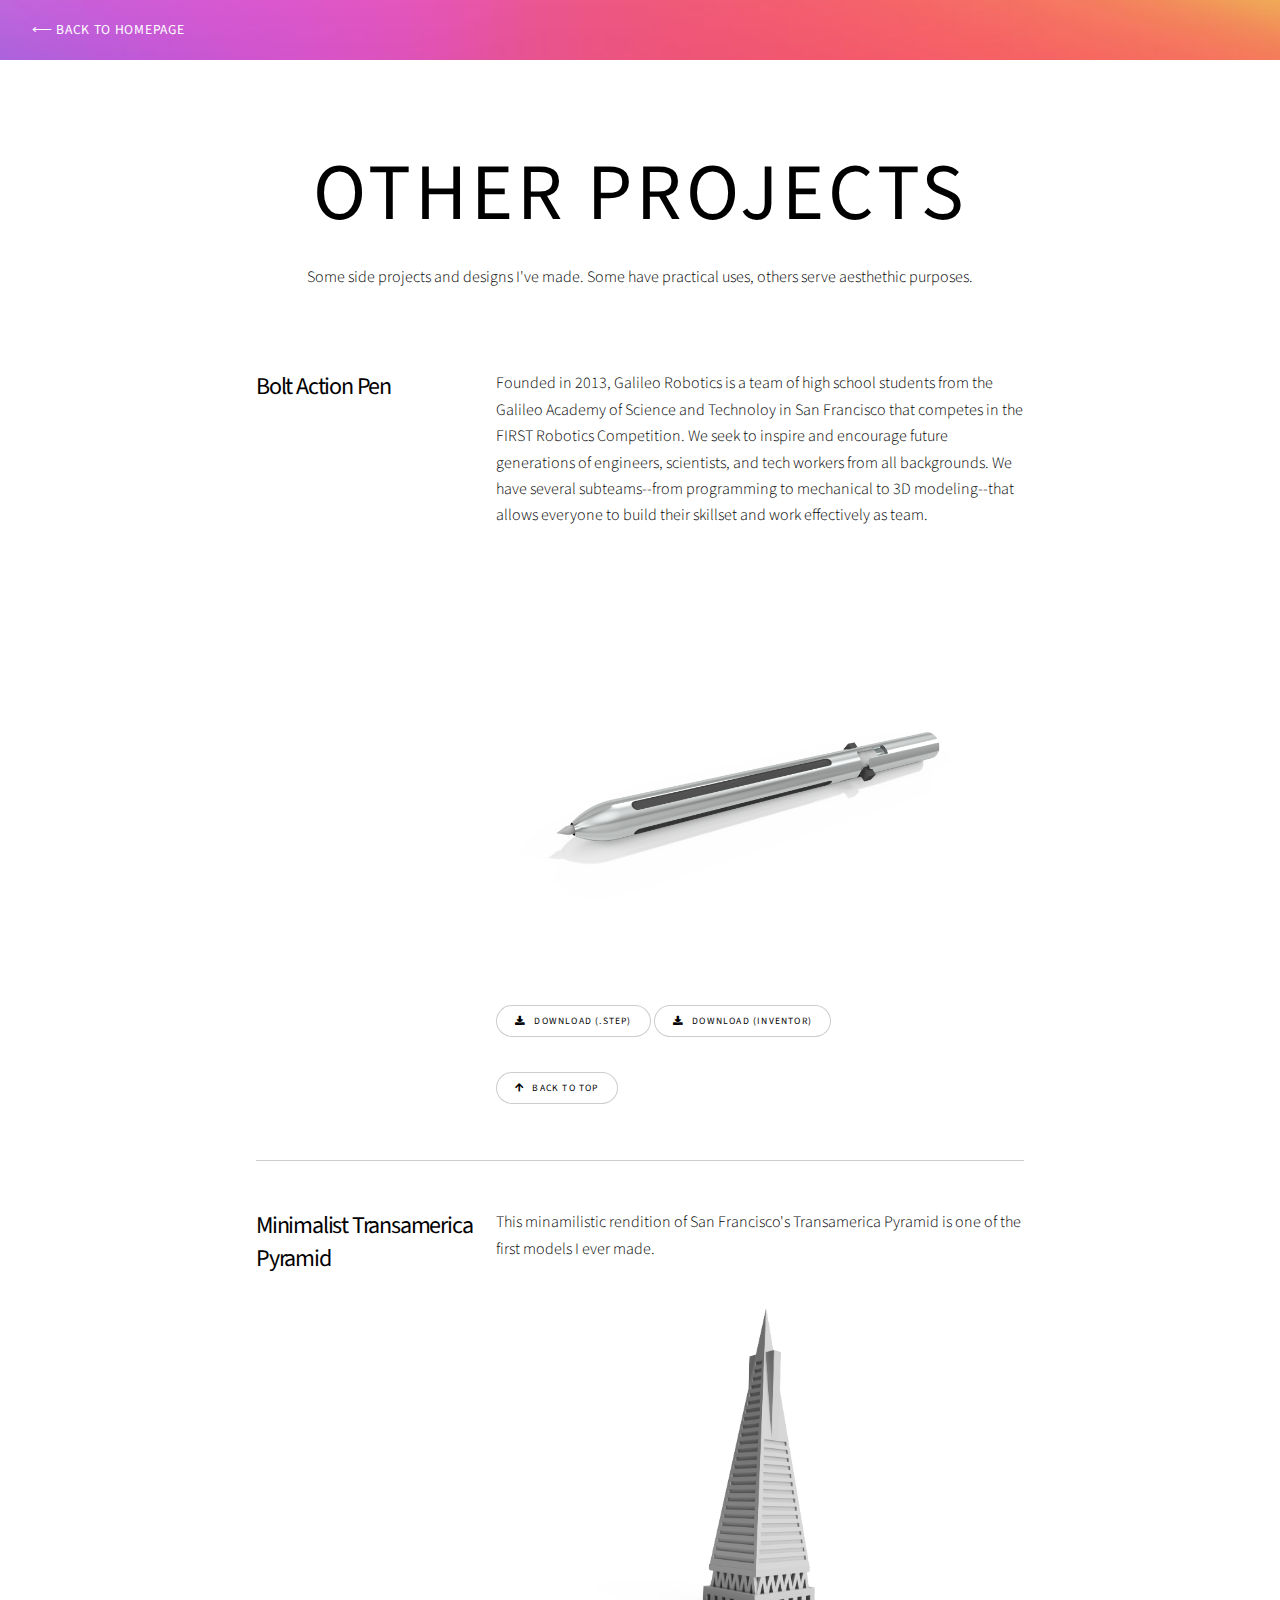
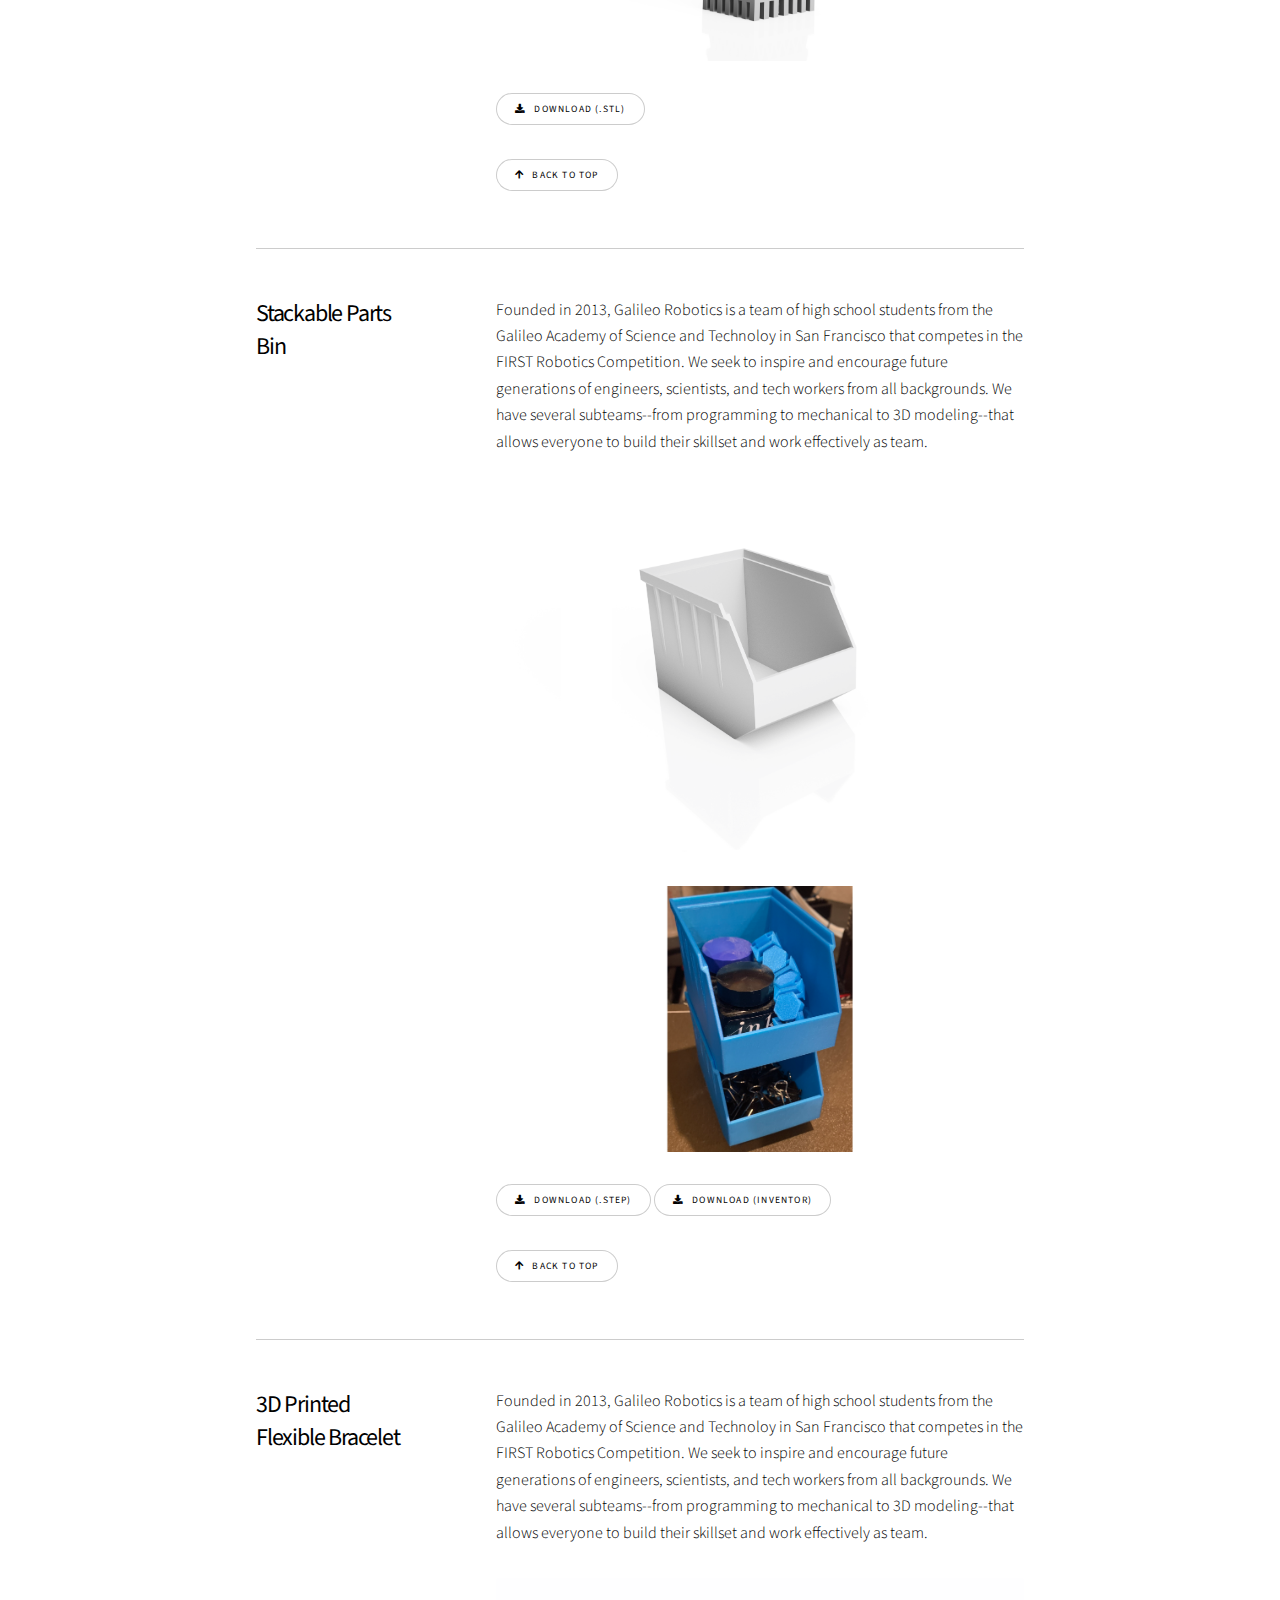
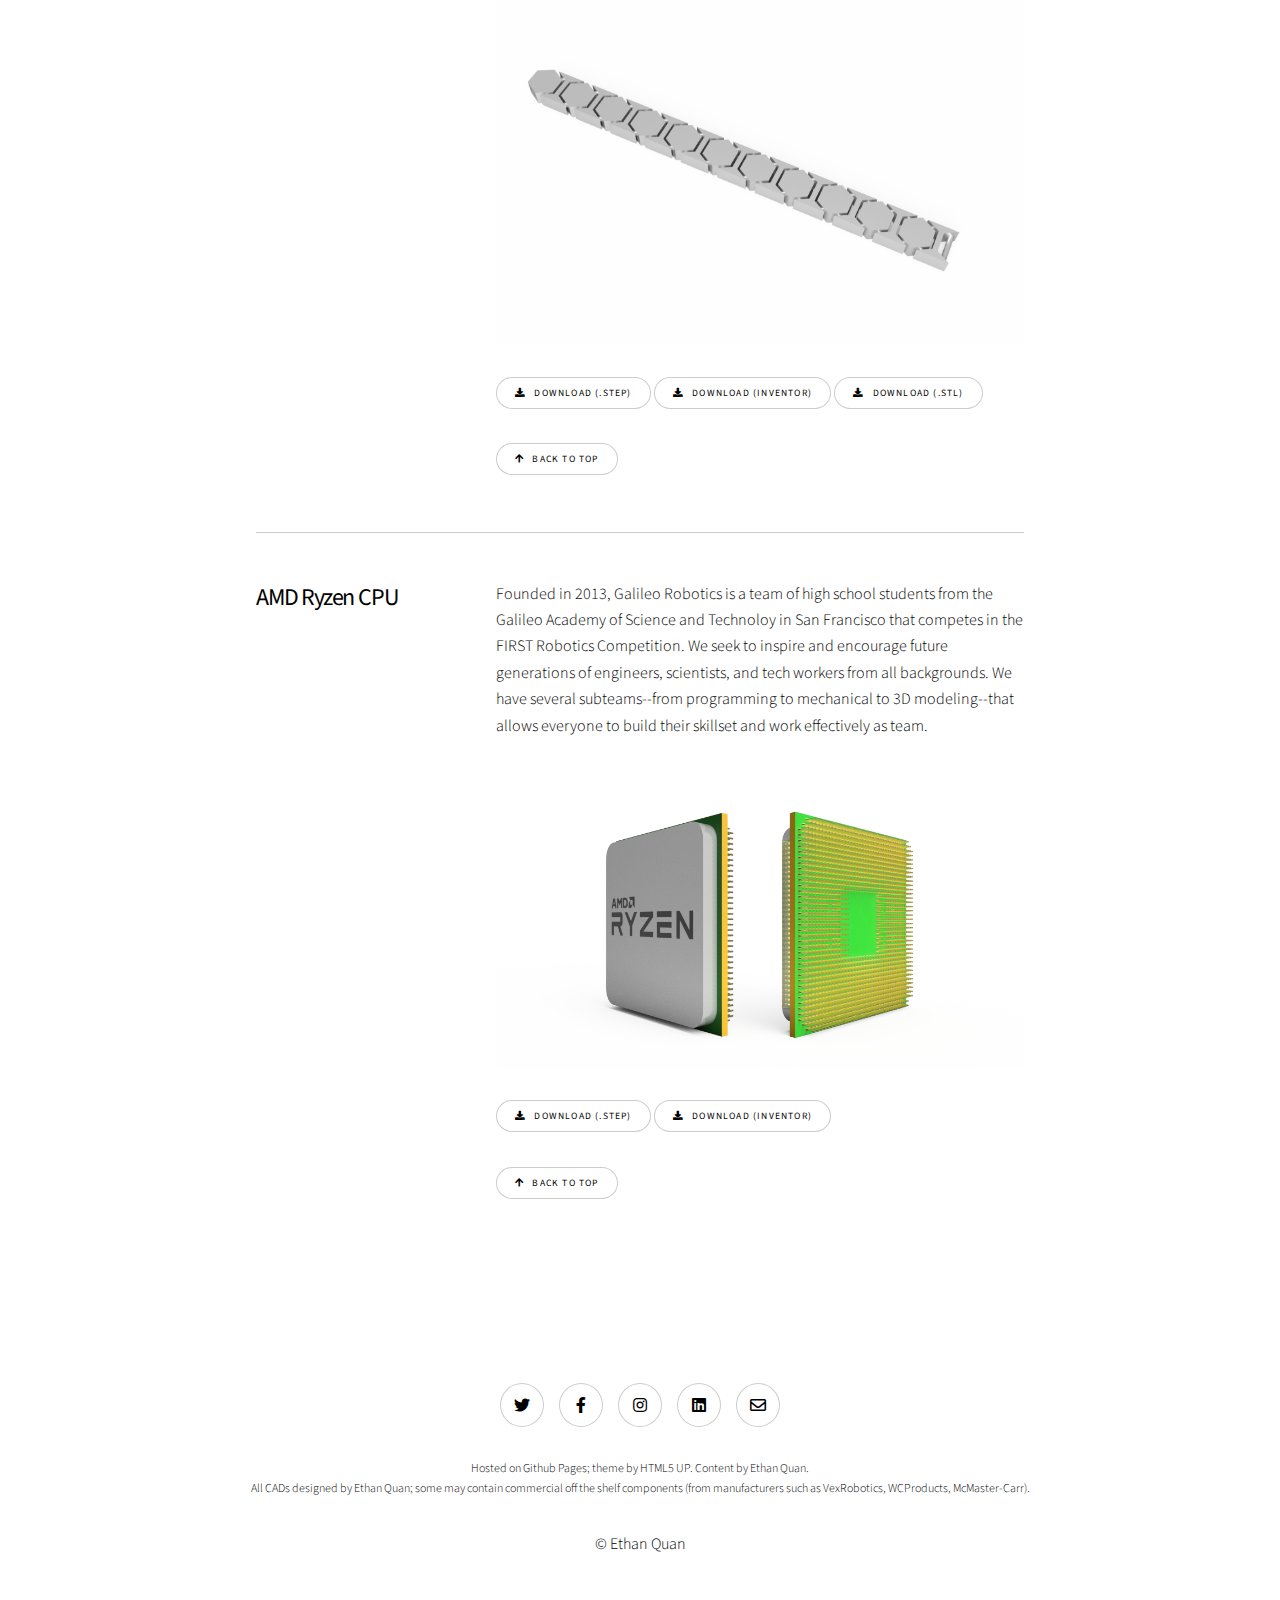
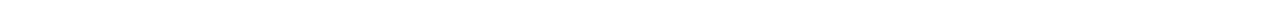
==== commit e721fd6a: "more content" ====
--- a/other.html
+++ b/other.html
@@ -9,12 +9,13 @@
 		<noscript><link rel="stylesheet" href="assets/css/noscript.css" /></noscript>
 	</head>
 	<body class="is-preload">
+		<a name="top"></a>
 
 	<!-- Header -->
 		<div class="header">
 			<div class="inner_header">
 				<div class="logo_container">					
-					<h1><a href="index.html#robotics">⟵ Back to Homepage</a></h1>
+					<h1><a href="index.html#other">⟵ Back to Homepage</a></h1>
 				</div>
 			</div>
 		</div>
@@ -22,9 +23,8 @@
 				<!-- Title -->
 					<section class="wrapper style1 align-center">
 						<div class="inner" style="padding-top:80px;">
-							<h1 style="font-size: 60pt;" id="toppage">Other Projects</h1>
-							<p> In a world of ever increasing automation, robotics is becoming a more prevelant and integral part of our lives, and <br>
-								I strive to be at the forefront of such innovation.</p>
+							<h1 style="font-size: 60pt;">Other Projects</h1>
+							<p> Some side projects and designs I've made. Some have practical uses, others serve aesthethic purposes.</p>
 								
 							
 						
@@ -33,8 +33,9 @@
 								
 							<div class="index align-left">
 							
-							<!-- FRC Intro -->
+							<!-- Bolt Action Pen -->
 								<section>
+									<a id="boltpen-top"></a>
 									<header>
 										<h3><b>Bolt Action Pen</b></h3>
 									</header>
@@ -47,155 +48,130 @@
 												We have several subteams--from programming to mechanical to 3D modeling--that allows everyone to build their skillset and work effectively as team.   
 											</p>
 											<p>
-												<span class="image fit"><img src="images/mk3.png" alt=""></span>
+												<span class="image fit"><img src="images/mk3.png"></span>
 											</p>
-											<a href="#" class="button small icon solid fa-arrow-up">Back to Top</a>						
-											</p>
-											
-												
+
+											<a href="" class="button small icon solid fa-download">Download (.STEP)</a>
+											<a href="" class="button small icon solid fa-download">Download (Inventor)</a>
+											<br><br>
+											<a href="#top" class="button small icon solid fa-arrow-up">Back to Top</a>						
+											</p>										
 										</div>
-									
+
 								</section>
-
-							<!-- FRC 2021 -->
-							<section id="frc2021">
-								<header>							
-									<h3 class="align-center"><b>FRC 2021 Season</b></h3>									
-									<span class="image fit"><img src="images/gamechangers.png" alt="" ></span>
-								</header>
-
-									<div class=content>										
-										<p>
-											The FRC 2021 season, Game Changers, is set to take place in the spring of 2021, but it has been announced that it will be a replay of the FRC 2020 season, Infinite Recharge; 
-											the robots created following the 2020 rules will be allowed to play during 2021. Below is my redesign of our 2020 robot, dubbed 'Sentinel'. 
-											It incorporates new techniques, solves previous design issues, and incorporate new manufacturing techniques (such as square tubing and riveting).     
-										</p>
-										<p>
-											<span class="image fit"><img src="images/gr9/robot-2.png" alt="" ></span>
-										</p>
-										<p>
-											This design builds on my previous one and improves it by adding:
-											<ul>
-												<li>3 ball intake</li>
-												<li>Variable angle turreted shooter</li>
-												<li>Telescoping elevator (for climbing)</li>
-												<li>Square tubing & riveted construction</li>
-											
-											</ul>
-											As well as still following all the <a href="https://firstfrc.blob.core.windows.net/frc2020/Manual/2020FRCGameSeasonManual.pdf" target="_blank">2020 Infinite Recharge rules</a>.
-										</p>
-										
-										<p>
-											<span class="image fit"><img src="images/gr9/robotdisplay.png" alt=""></span>
-											<span class="image fit"><img src="images/gr9/drivetrain.png" alt=""></span>										
-											<span class="image fit"><img src="images/gr9/turret.png" alt=""></span>											
-										</p>
-										
-										
-										
-										<a href="downloads/sentinel.stp" class="button small icon solid fa-download">Download (.STEP)</a>
-										<a href="downloads/sentinel.rar" class="button small icon solid fa-download">Download (Inventor)</a>
-										<br><br>
-										<a href="#" class="button small icon solid fa-arrow-up">Back to Top</a>
-									</div>
-
-							</section>
-
-							<!-- FRC 2020 -->
-							<section id="frc2020"> 
-								<header>							
-									<h3 class="align-center"><b>FRC 2020 Season</b></h3>									
-									<span class="image fit"><img src="images/infiniterecharge.png" alt="" ></span>
-								</header>
-
-									<div class=content>										
-										<p>
-											The FRC 2020 season, Infinite Recharge, was the first season where I was Lead Designer.   
-										</p>
-										<p>
-											<span class="image fit"><img src="images/render4.png" alt=""></span>
-										</p>
-										<p>
-											However, due to the COVID-19 pandemic, the robot was never finished and never saw the light of competition.
-										</p>
-
-										<a href="#" class="button small icon solid fa-arrow-up">Back to Top</a>
-									</div>
-									
-							</section>
-
-							<!-- FRC 2019 -->
-							<section id="frc2019">
-								<header>							
-									<h3 class="align-center"><b>FRC 2019 Season</b></h3>									
-									<span class="image fit"><img src="images/deepspace.png" alt="" ></span>
-								</header>
-
-									<div class=content>										
+							
+							<!-- Transamerica -->
+							<section>
+								<a id="transamerica-top"></a>
+								<header>
+									<h3><b>Minimalist Transamerica Pyramid</b></h3>
+								</header>
+
+									<div class=content>
+										
+										<p>
+											This minamilistic rendition of San Francisco's Transamerica Pyramid is one of the first models I ever made.  
+										</p>
+										<p>
+											<span class="image fit"><img src="images/Transamerica.png"></span>
+										</p>
+
+										<a href="https://onedrive.live.com/download?cid=8E18EBB8758618EC&resid=8E18EBB8758618EC%2121391&authkey=AHeTRqi5ChZKnE4" class="button small icon solid fa-download">Download (.STL)</a>
+										<br><br>
+										<a href="#top" class="button small icon solid fa-arrow-up">Back to Top</a>						
+										</p>										
+									</div>
+
+							</section>
+
+							<!-- Bin -->
+							<section>
+								<a id="bin-top"></a>
+								<header>
+									<h3><b>Stackable Parts <br> Bin</b></h3>
+								</header>
+
+									<div class=content>
+										
 										<p>
 											Founded in 2013, Galileo Robotics is a team of high school students from the Galileo Academy of Science and Technoloy in San Francisco that competes in the FIRST Robotics Competition. 
 											We seek to inspire and encourage future generations of engineers, scientists, and tech workers from all backgrounds. 
 											We have several subteams--from programming to mechanical to 3D modeling--that allows everyone to build their skillset and work effectively as team.   
 										</p>
 										<p>
-											<span class="image fit"><img src="images/2019Bot.jpg" alt="" ></span>
-										</p>
-										<iframe width="100%" height="400" src="https://www.youtube.com/embed/g-eXJeuUe4M" frameborder="0" allow="accelerometer; autoplay; encrypted-media; gyroscope; picture-in-picture" allowfullscreen></iframe>
-										<br><br>
-										<a href="#" class="button small icon solid fa-arrow-up">Back to Top</a>
-									</div>
-									
-							</section>
-							
-				<section class="wrapper style1 align-center">
-					<div class="inner" style="padding-top:0px;">
-							<h1 id="offseason">Offseason Projects</h1>
-							<a href="#hsgearbox" class="button small wide smooth-scroll-middle">High Spread Gearbox</a>‎
-							<a href="#3falcon" class="button small wide smooth-scroll-middle">Triple Falcon Gearbox</a>
-							<a href="#totebot" class="button small wide smooth-scroll-middle">Totebot</a>
-						<div class="index align-left">
-							<!-- HS Gearbox -->
-							<section id="hsgearbox">
-								<header>							
-									<h3 class="align-center"><b>High Spread Gearbox</b></h3>									
-									
-								</header>
-
-									<div class=content>										
+											<span class="image fit"><img src="images/bin.png"></span>
+											<span class="image fit"><img src="images/20200326_085715768_iOS.jpg" ></span>
+										</p>
+
+										<a href="https://onedrive.live.com/download?cid=8E18EBB8758618EC&resid=8E18EBB8758618EC%2121389&authkey=AJdncL-kDtetCJM" class="button small icon solid fa-download">Download (.STEP)</a>
+										<a href="https://onedrive.live.com/download?cid=8E18EBB8758618EC&resid=8E18EBB8758618EC%2121390&authkey=AHhpQMQHO1jwMIE" class="button small icon solid fa-download">Download (Inventor)</a>
+										<br><br>
+										<a href="#top" class="button small icon solid fa-arrow-up">Back to Top</a>						
+										</p>										
+									</div>
+
+							</section>
+
+							<!-- Bracelet -->
+							<section>
+								<a id="bracelet-top"></a>
+								<header>
+									<h3><b>3D Printed <br>Flexible Bracelet</b></h3>
+								</header>
+
+									<div class=content>
+										
 										<p>
 											Founded in 2013, Galileo Robotics is a team of high school students from the Galileo Academy of Science and Technoloy in San Francisco that competes in the FIRST Robotics Competition. 
 											We seek to inspire and encourage future generations of engineers, scientists, and tech workers from all backgrounds. 
 											We have several subteams--from programming to mechanical to 3D modeling--that allows everyone to build their skillset and work effectively as team.   
 										</p>
 										<p>
-											<span class="image fit"><img src="images/render1.png" alt="" ></span>
-										</p>
-									</div>
-									
-							</section>
-
-							<!-- 3F Gearbox -->
-							<section id="3falcon">
-								<header>							
-									<h3 class="align-center"><b>Triple Falcon Gearbox</b></h3>									
-									
-								</header>
-
-									<div class=content>										
+											<span class="image fit"><img src="images/bracelet.png"></span>
+										</p>
+										
+										<a href="https://onedrive.live.com/download?cid=8E18EBB8758618EC&resid=8E18EBB8758618EC%2121393&authkey=AKUMKoq310Jrs-8" class="button small icon solid fa-download">Download (.STEP)</a>
+										<a href="https://onedrive.live.com/download?cid=8E18EBB8758618EC&resid=8E18EBB8758618EC%2121397&authkey=AN3RKmD3bIi2K1E" class="button small icon solid fa-download">Download (Inventor)</a>
+										<a href="https://onedrive.live.com/download?cid=8E18EBB8758618EC&resid=8E18EBB8758618EC%2121403&authkey=AP7xQu4thJFocTk" class="button small icon solid fa-download">Download (.STL)</a>										
+										<br><br>
+										<a href="#top" class="button small icon solid fa-arrow-up">Back to Top</a>						
+										</p>										
+									</div>
+
+							</section>
+
+							<!-- Ryzen -->
+							<section>
+								<a id="ryzen-top"></a>
+								<header>
+									<h3><b>AMD Ryzen CPU</b></h3>
+								</header>
+
+									<div class=content>
+										
 										<p>
 											Founded in 2013, Galileo Robotics is a team of high school students from the Galileo Academy of Science and Technoloy in San Francisco that competes in the FIRST Robotics Competition. 
 											We seek to inspire and encourage future generations of engineers, scientists, and tech workers from all backgrounds. 
 											We have several subteams--from programming to mechanical to 3D modeling--that allows everyone to build their skillset and work effectively as team.   
 										</p>
 										<p>
-											<span class="image fit"><img src="images/gearbox.png" alt="" ></span>
-										</p>
-									</div>
-									
-							</section>
+											<span class="image fit"><img src="images/AMDCPU4.png"></span>
+										</p>
+
+										<a href="https://onedrive.live.com/download?cid=8E18EBB8758618EC&resid=8E18EBB8758618EC%2122507&authkey=AE0q-TxdTuYYD88" class="button small icon solid fa-download">Download (.STEP)</a>
+										<a href="https://onedrive.live.com/download?cid=8E18EBB8758618EC&resid=8E18EBB8758618EC%2122506&authkey=APmGAbhS1GVwMG0" class="button small icon solid fa-download">Download (Inventor)</a>
+										<br><br>
+										<a href="#top" class="button small icon solid fa-arrow-up">Back to Top</a>						
+										</p>										
+									</div>
+
+							</section>
+
+							
 						
-						</div>
-					</div>			
+							</div>
+						</div>			
+					</section>
 				</section>
 
 
@@ -215,7 +191,8 @@
 								<li><a href="#" class="icon brands style2 fa-linkedin"><span class="label">LinkedIn</span></a></li>
 								<li><a href="#" class="icon style2 fa-envelope"><span class="label">Email</span></a></li>
 							</ul>
-							<p>&copy; Ethan Quan</p>
+							<p style="font-size:0.75em">Hosted on Github Pages; theme by HTML5 UP. Content by Ethan Quan. <br>All CADs designed by Ethan Quan; some may contain commercial off the shelf components (from manufacturers such as VexRobotics, WCProducts, McMaster-Carr). </p>
+							<p>&copy; Ethan Quan </p>
 						</div>
 					</footer>
 
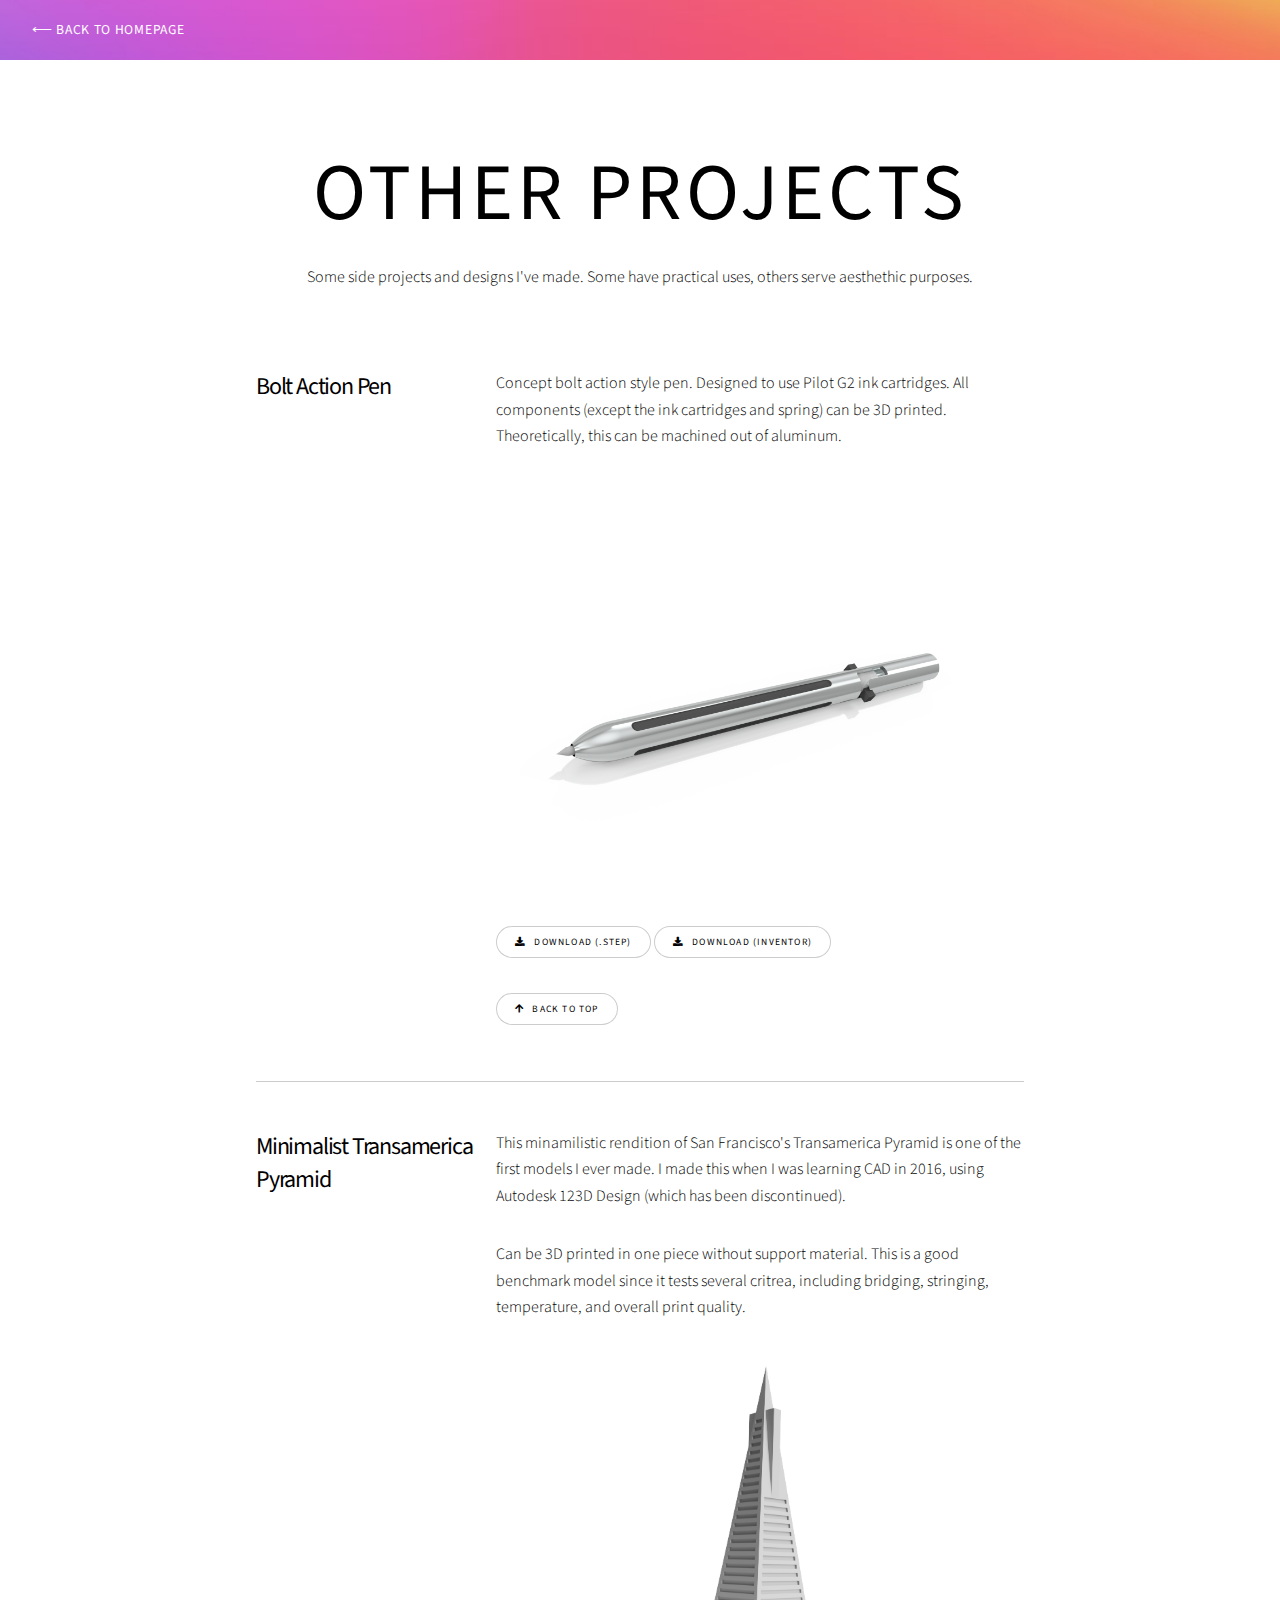
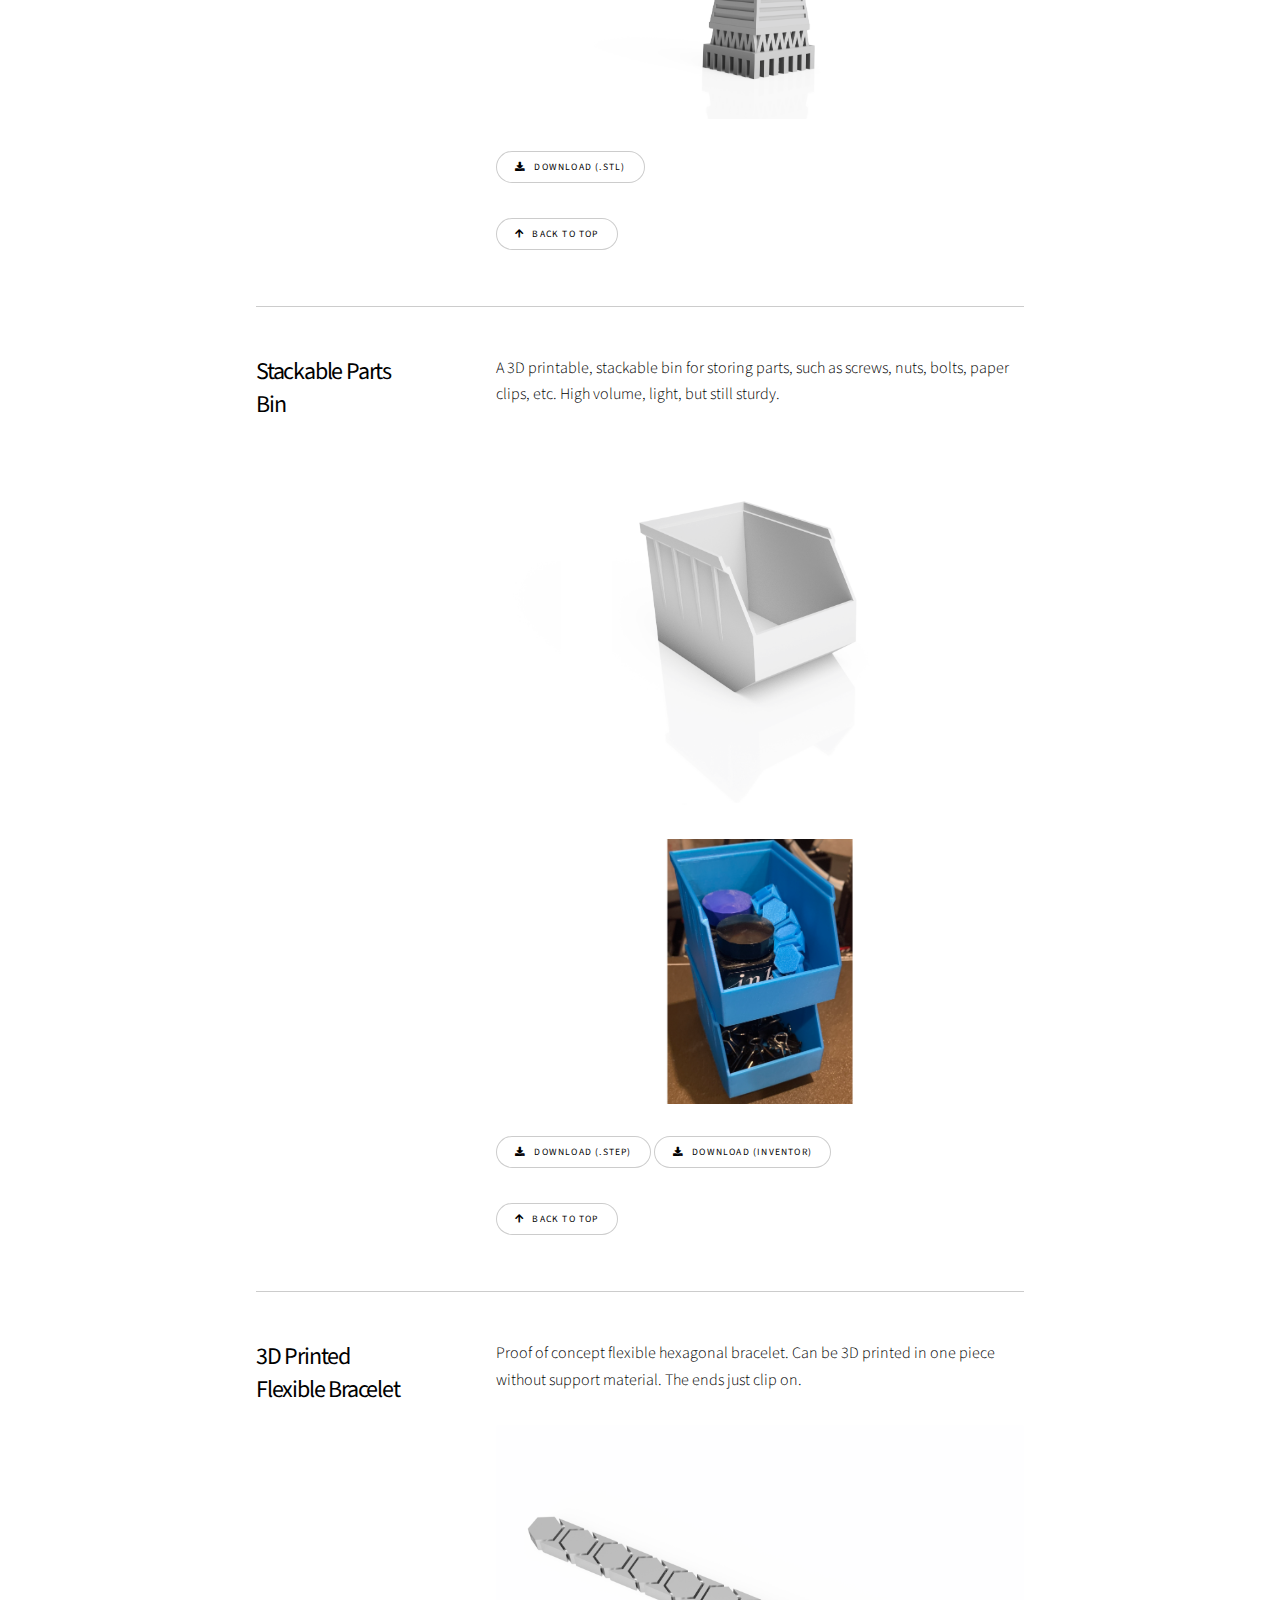
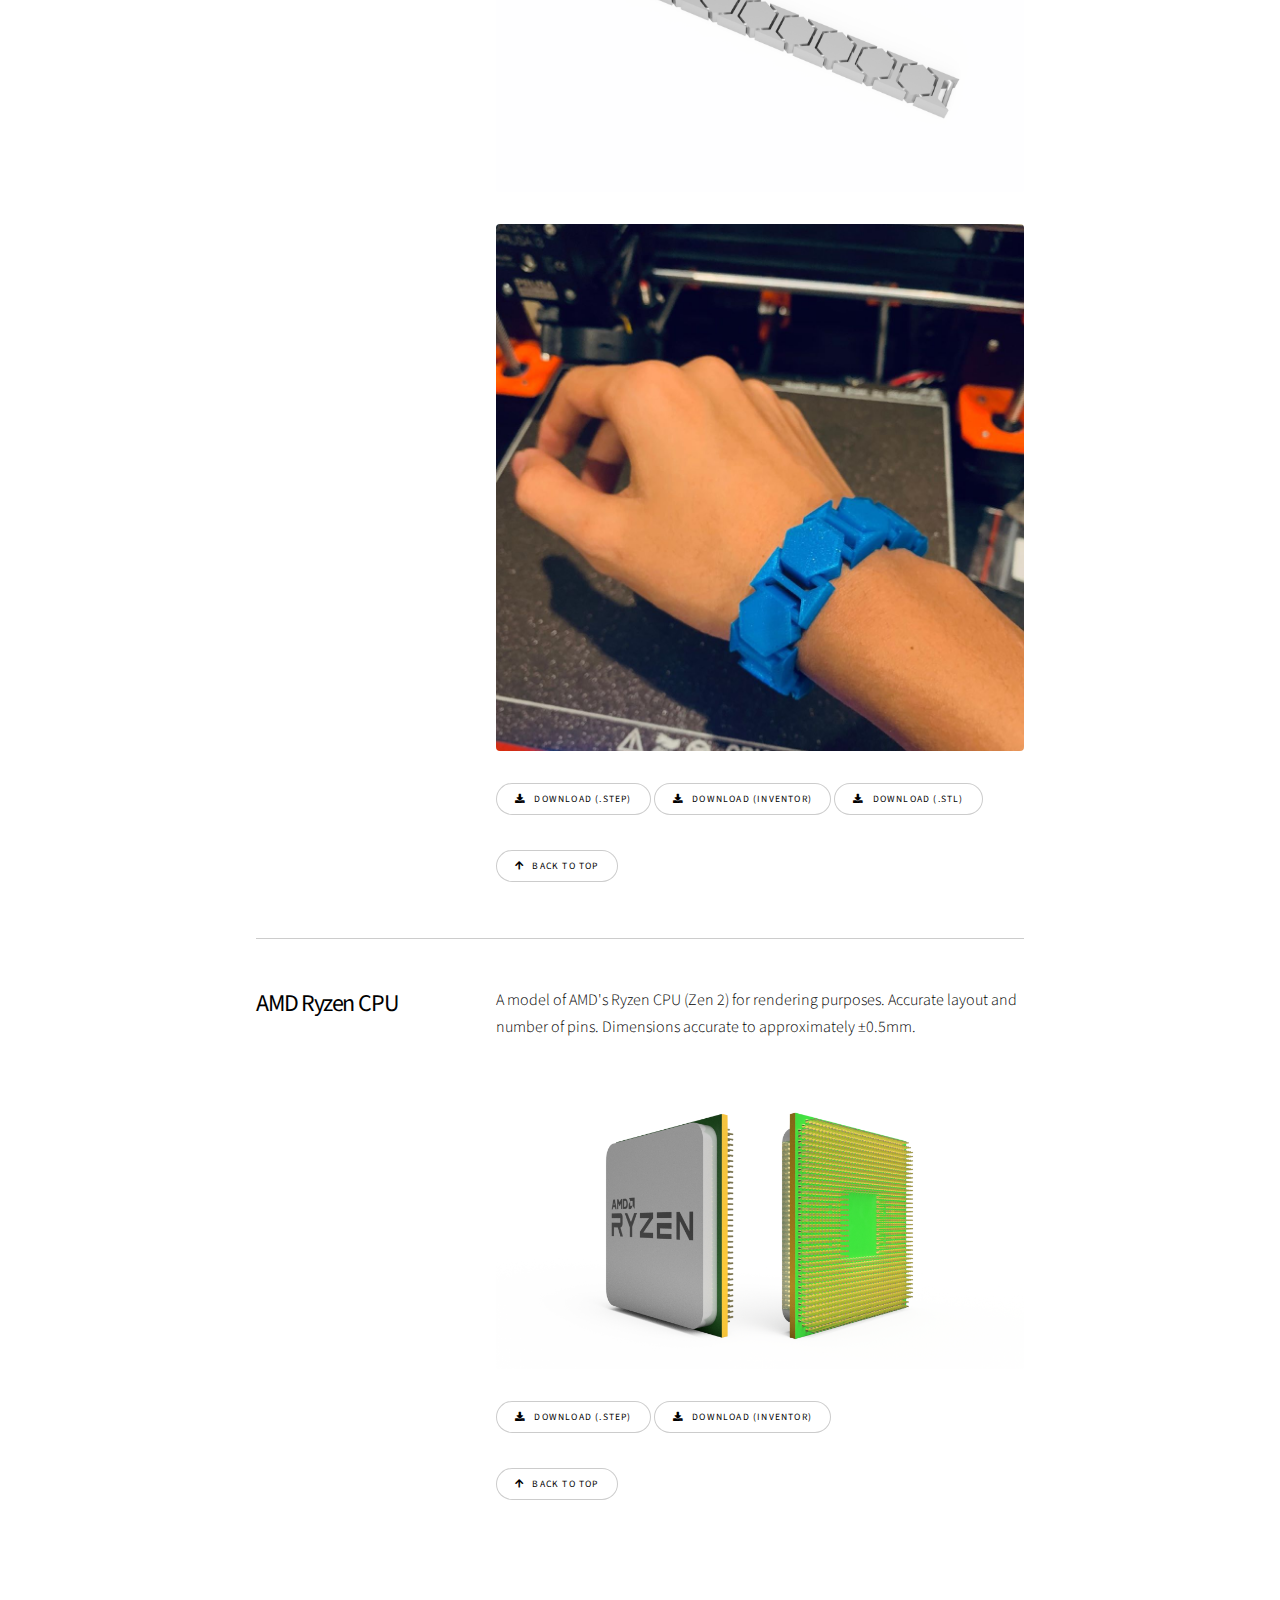
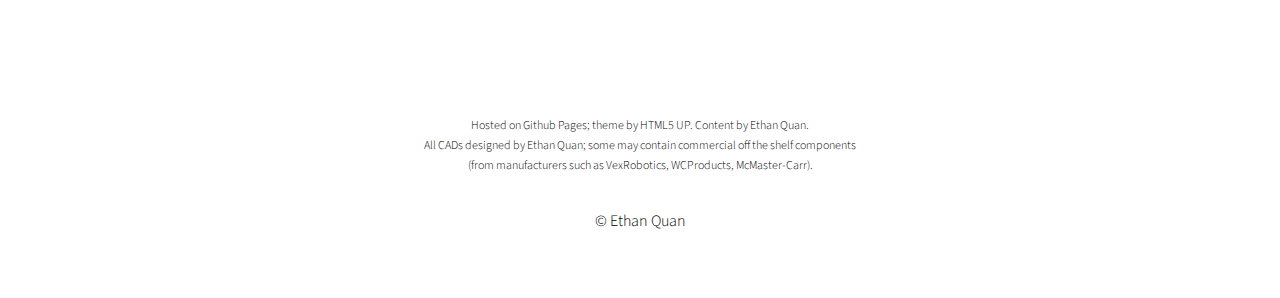
==== commit 1600fbe8: "even more content" ====
--- a/other.html
+++ b/other.html
@@ -43,16 +43,15 @@
 										<div class=content>
 											
 											<p>
-												Founded in 2013, Galileo Robotics is a team of high school students from the Galileo Academy of Science and Technoloy in San Francisco that competes in the FIRST Robotics Competition. 
-												We seek to inspire and encourage future generations of engineers, scientists, and tech workers from all backgrounds. 
-												We have several subteams--from programming to mechanical to 3D modeling--that allows everyone to build their skillset and work effectively as team.   
+												Concept bolt action style pen. Designed to use Pilot G2 ink cartridges. All components (except the ink cartridges and spring) can be 3D printed. 
+												Theoretically, this can be machined out of aluminum.   
 											</p>
 											<p>
 												<span class="image fit"><img src="images/mk3.png"></span>
 											</p>
 
-											<a href="" class="button small icon solid fa-download">Download (.STEP)</a>
-											<a href="" class="button small icon solid fa-download">Download (Inventor)</a>
+											<a href="https://onedrive.live.com/download?cid=8E18EBB8758618EC&resid=8E18EBB8758618EC%2122546&authkey=AGyuhdV2FAv7_rg" class="button small icon solid fa-download">Download (.STEP)</a>
+											<a href="https://onedrive.live.com/download?cid=8E18EBB8758618EC&resid=8E18EBB8758618EC%2122547&authkey=AJ9jqM2jOZn9SXU" class="button small icon solid fa-download">Download (Inventor)</a>
 											<br><br>
 											<a href="#top" class="button small icon solid fa-arrow-up">Back to Top</a>						
 											</p>										
@@ -70,7 +69,12 @@
 									<div class=content>
 										
 										<p>
-											This minamilistic rendition of San Francisco's Transamerica Pyramid is one of the first models I ever made.  
+											This minamilistic rendition of San Francisco's Transamerica Pyramid is one of the first models I ever made. 
+											I made this when I was learning CAD in 2016, using Autodesk 123D Design (which has been discontinued). 
+										</p>
+										<p>
+											Can be 3D printed in one piece without support material. 
+											This is a good benchmark model since it tests several critrea, including bridging, stringing, temperature, and overall print quality. 
 										</p>
 										<p>
 											<span class="image fit"><img src="images/Transamerica.png"></span>
@@ -94,9 +98,7 @@
 									<div class=content>
 										
 										<p>
-											Founded in 2013, Galileo Robotics is a team of high school students from the Galileo Academy of Science and Technoloy in San Francisco that competes in the FIRST Robotics Competition. 
-											We seek to inspire and encourage future generations of engineers, scientists, and tech workers from all backgrounds. 
-											We have several subteams--from programming to mechanical to 3D modeling--that allows everyone to build their skillset and work effectively as team.   
+											A 3D printable, stackable bin for storing parts, such as screws, nuts, bolts, paper clips, etc. High volume, light, but still sturdy.   
 										</p>
 										<p>
 											<span class="image fit"><img src="images/bin.png"></span>
@@ -122,12 +124,12 @@
 									<div class=content>
 										
 										<p>
-											Founded in 2013, Galileo Robotics is a team of high school students from the Galileo Academy of Science and Technoloy in San Francisco that competes in the FIRST Robotics Competition. 
-											We seek to inspire and encourage future generations of engineers, scientists, and tech workers from all backgrounds. 
-											We have several subteams--from programming to mechanical to 3D modeling--that allows everyone to build their skillset and work effectively as team.   
+											Proof of concept flexible hexagonal bracelet. Can be 3D printed in one piece without support material.
+											The ends just clip on.     
 										</p>
 										<p>
 											<span class="image fit"><img src="images/bracelet.png"></span>
+											<span class="image fit"><img src="images/bracelet2.jpg"></span>
 										</p>
 										
 										<a href="https://onedrive.live.com/download?cid=8E18EBB8758618EC&resid=8E18EBB8758618EC%2121393&authkey=AKUMKoq310Jrs-8" class="button small icon solid fa-download">Download (.STEP)</a>
@@ -150,9 +152,8 @@
 									<div class=content>
 										
 										<p>
-											Founded in 2013, Galileo Robotics is a team of high school students from the Galileo Academy of Science and Technoloy in San Francisco that competes in the FIRST Robotics Competition. 
-											We seek to inspire and encourage future generations of engineers, scientists, and tech workers from all backgrounds. 
-											We have several subteams--from programming to mechanical to 3D modeling--that allows everyone to build their skillset and work effectively as team.   
+											A model of AMD's Ryzen CPU (Zen 2) for rendering purposes. Accurate layout and number of pins.
+											Dimensions accurate to approximately ±0.5mm.     
 										</p>
 										<p>
 											<span class="image fit"><img src="images/AMDCPU4.png"></span>
@@ -185,13 +186,16 @@
 					<footer class="wrapper style1 align-center">
 						<div class="inner">
 							<ul class="icons">
-								<li><a href="#" class="icon brands style2 fa-twitter"><span class="label">Twitter</span></a></li>
-								<li><a href="#" class="icon brands style2 fa-facebook-f"><span class="label">Facebook</span></a></li>
-								<li><a href="#" class="icon brands style2 fa-instagram"><span class="label">Instagram</span></a></li>
-								<li><a href="#" class="icon brands style2 fa-linkedin"><span class="label">LinkedIn</span></a></li>
-								<li><a href="#" class="icon style2 fa-envelope"><span class="label">Email</span></a></li>
+								<!-- 
+								<li><a href="https://www.instagram.com/ethancquan/" class="icon brands style2 fa-instagram" target="_blank"><span class="label">Instagram</span></a></li>
+								<li><a href="" class="icon brands style2 fa-linkedin-in"><span class="label">LinkedIn</span></a></li>
+								<li><a href="" class="icon style2 fa-envelope"><span class="label">Email</span></a></li>
+								<br>
+								<li><a href="" ><span class="label">Grabcad</span></a></li>
+								<li><a href="" ><span class="label">Thingiverse</span></a></li>
+								-->
 							</ul>
-							<p style="font-size:0.75em">Hosted on Github Pages; theme by HTML5 UP. Content by Ethan Quan. <br>All CADs designed by Ethan Quan; some may contain commercial off the shelf components (from manufacturers such as VexRobotics, WCProducts, McMaster-Carr). </p>
+							<p style="font-size:0.75em">Hosted on Github Pages; theme by HTML5 UP. Content by Ethan Quan. <br>All CADs designed by Ethan Quan; some may contain commercial off the shelf components <br>(from manufacturers such as VexRobotics, WCProducts, McMaster-Carr). </p>
 							<p>&copy; Ethan Quan </p>
 						</div>
 					</footer>
